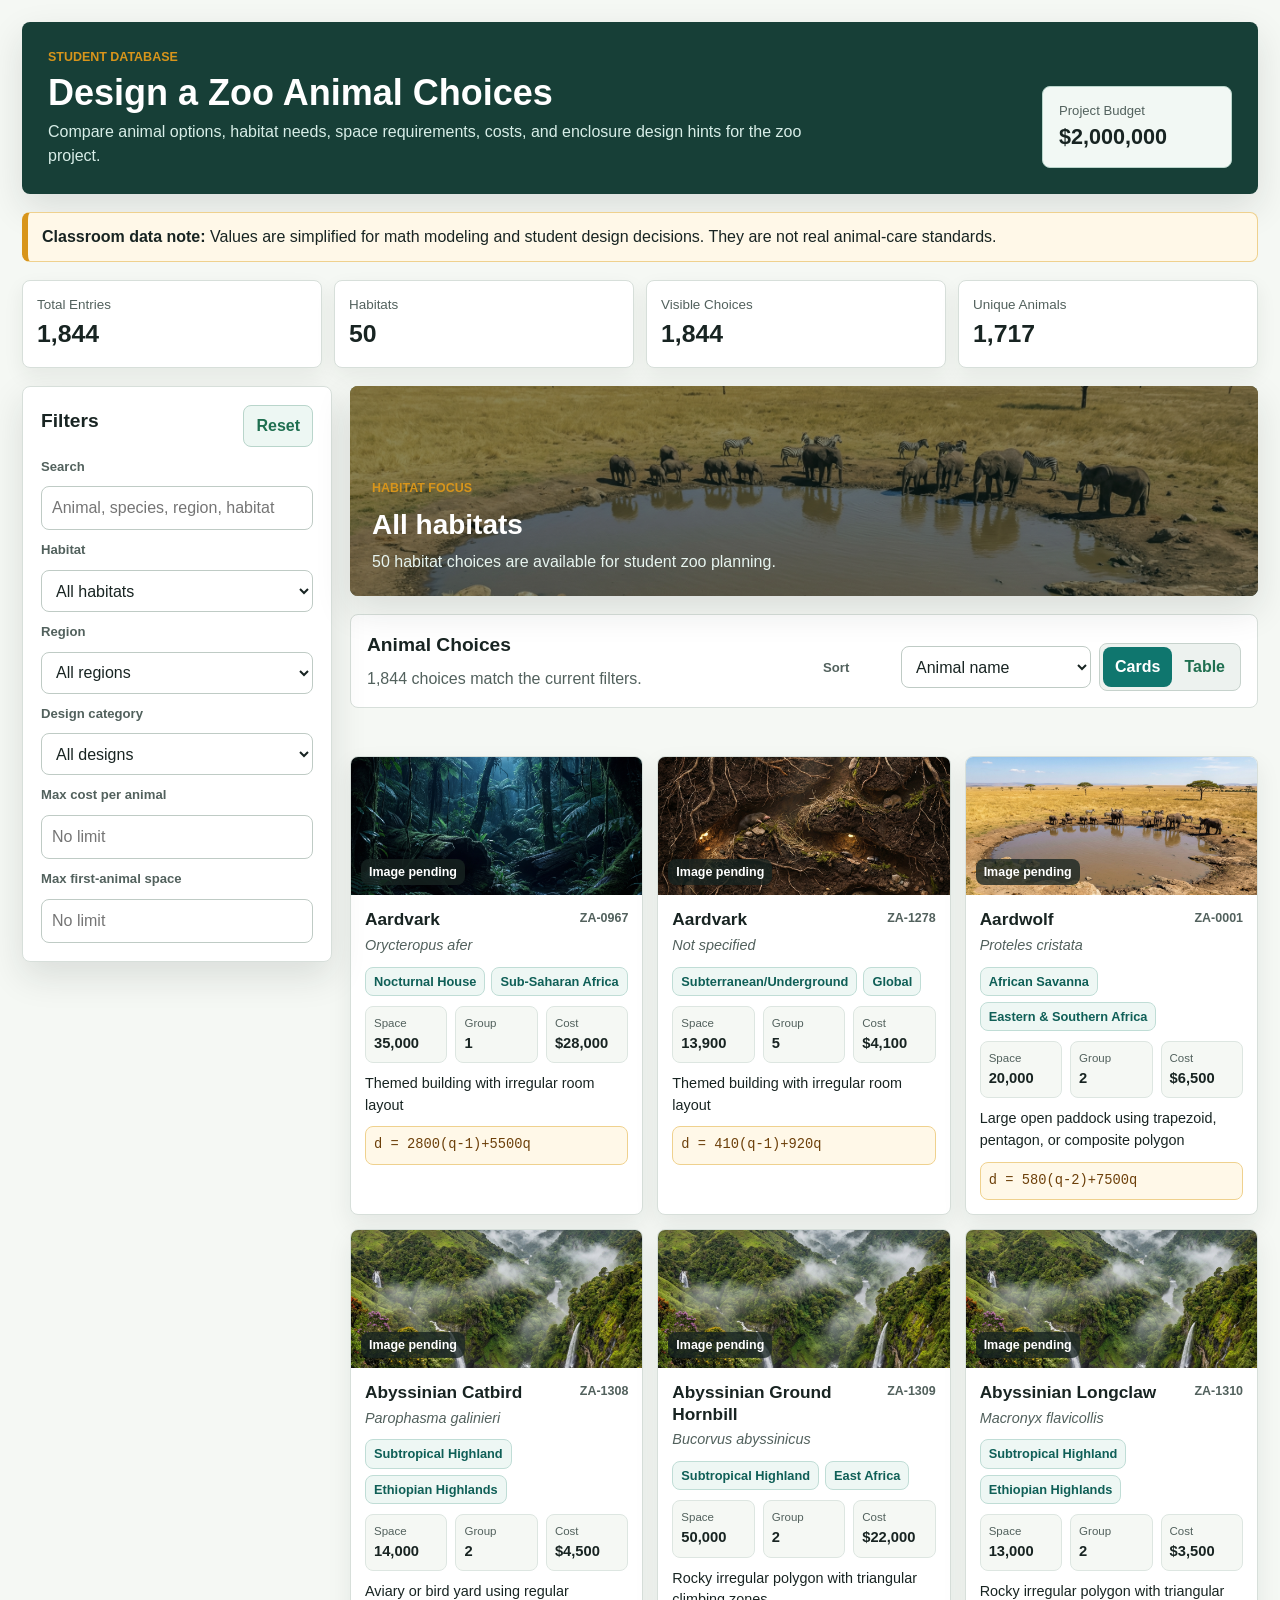
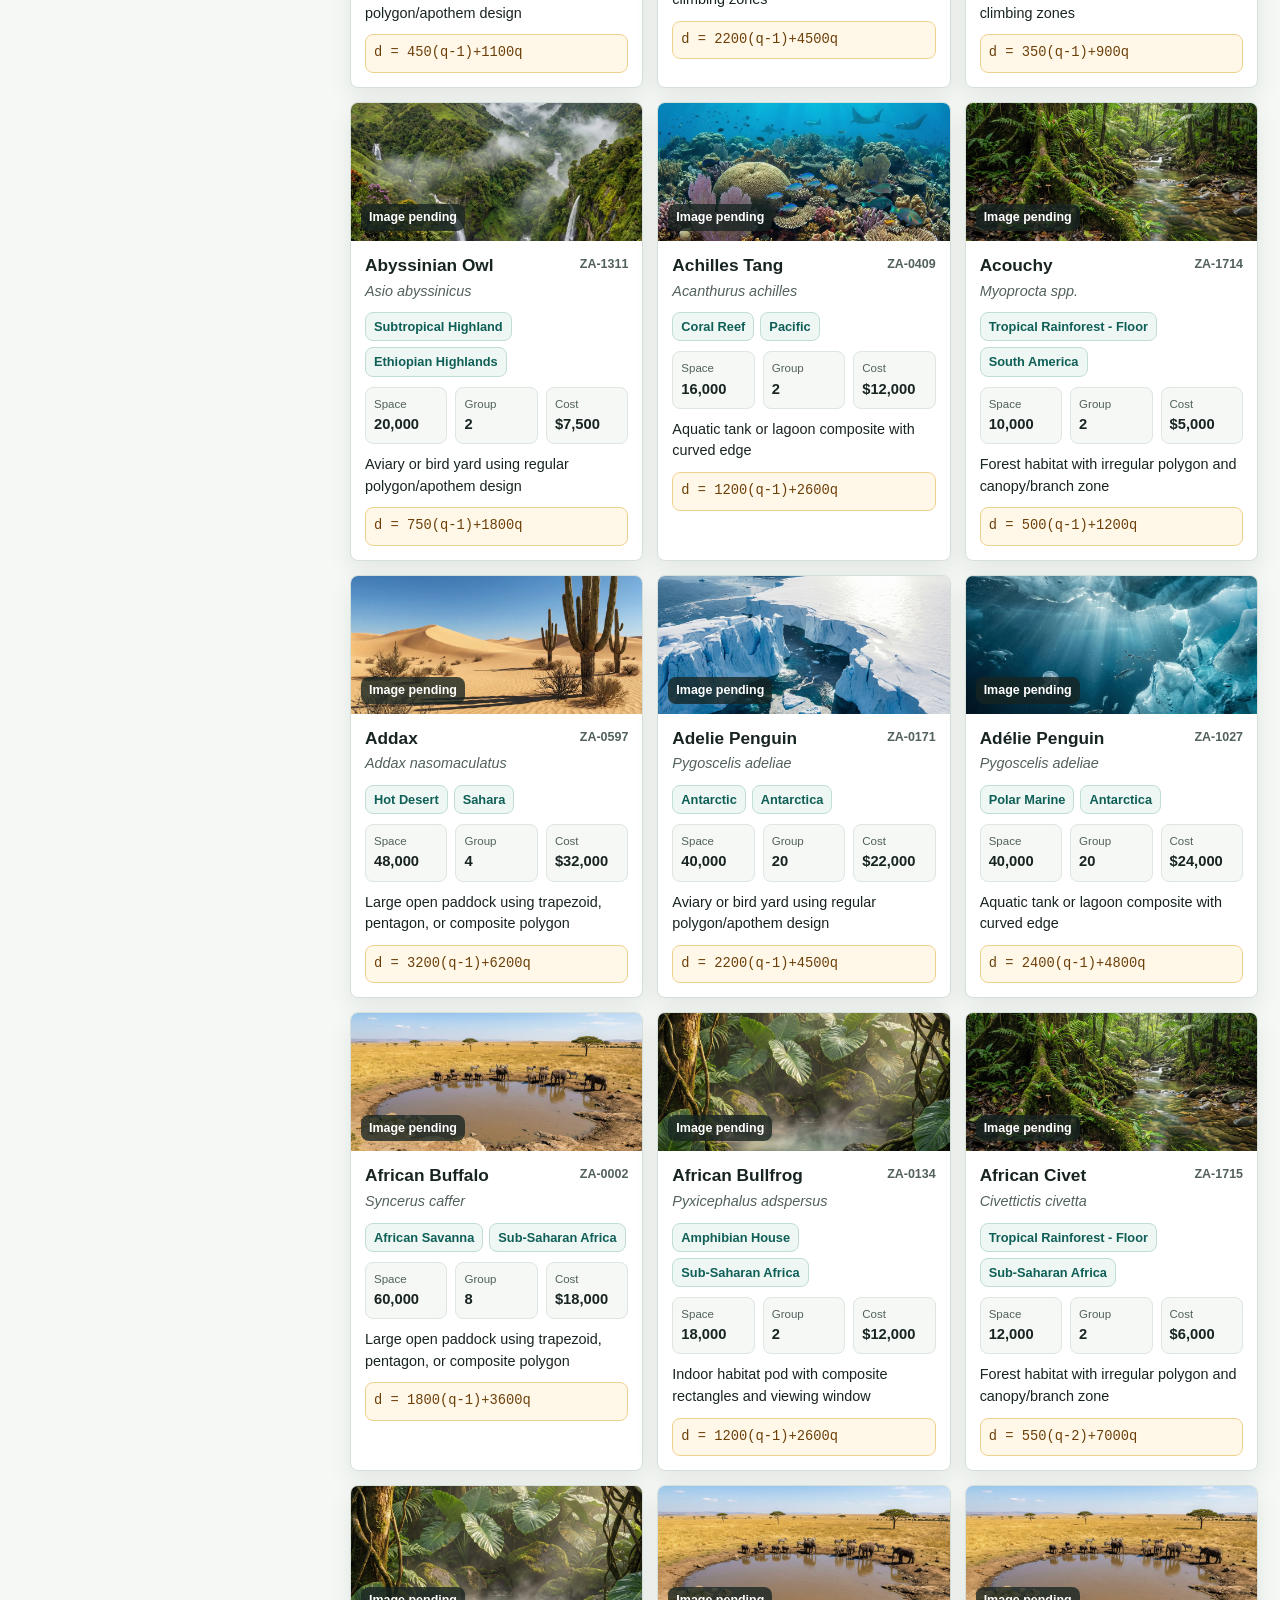
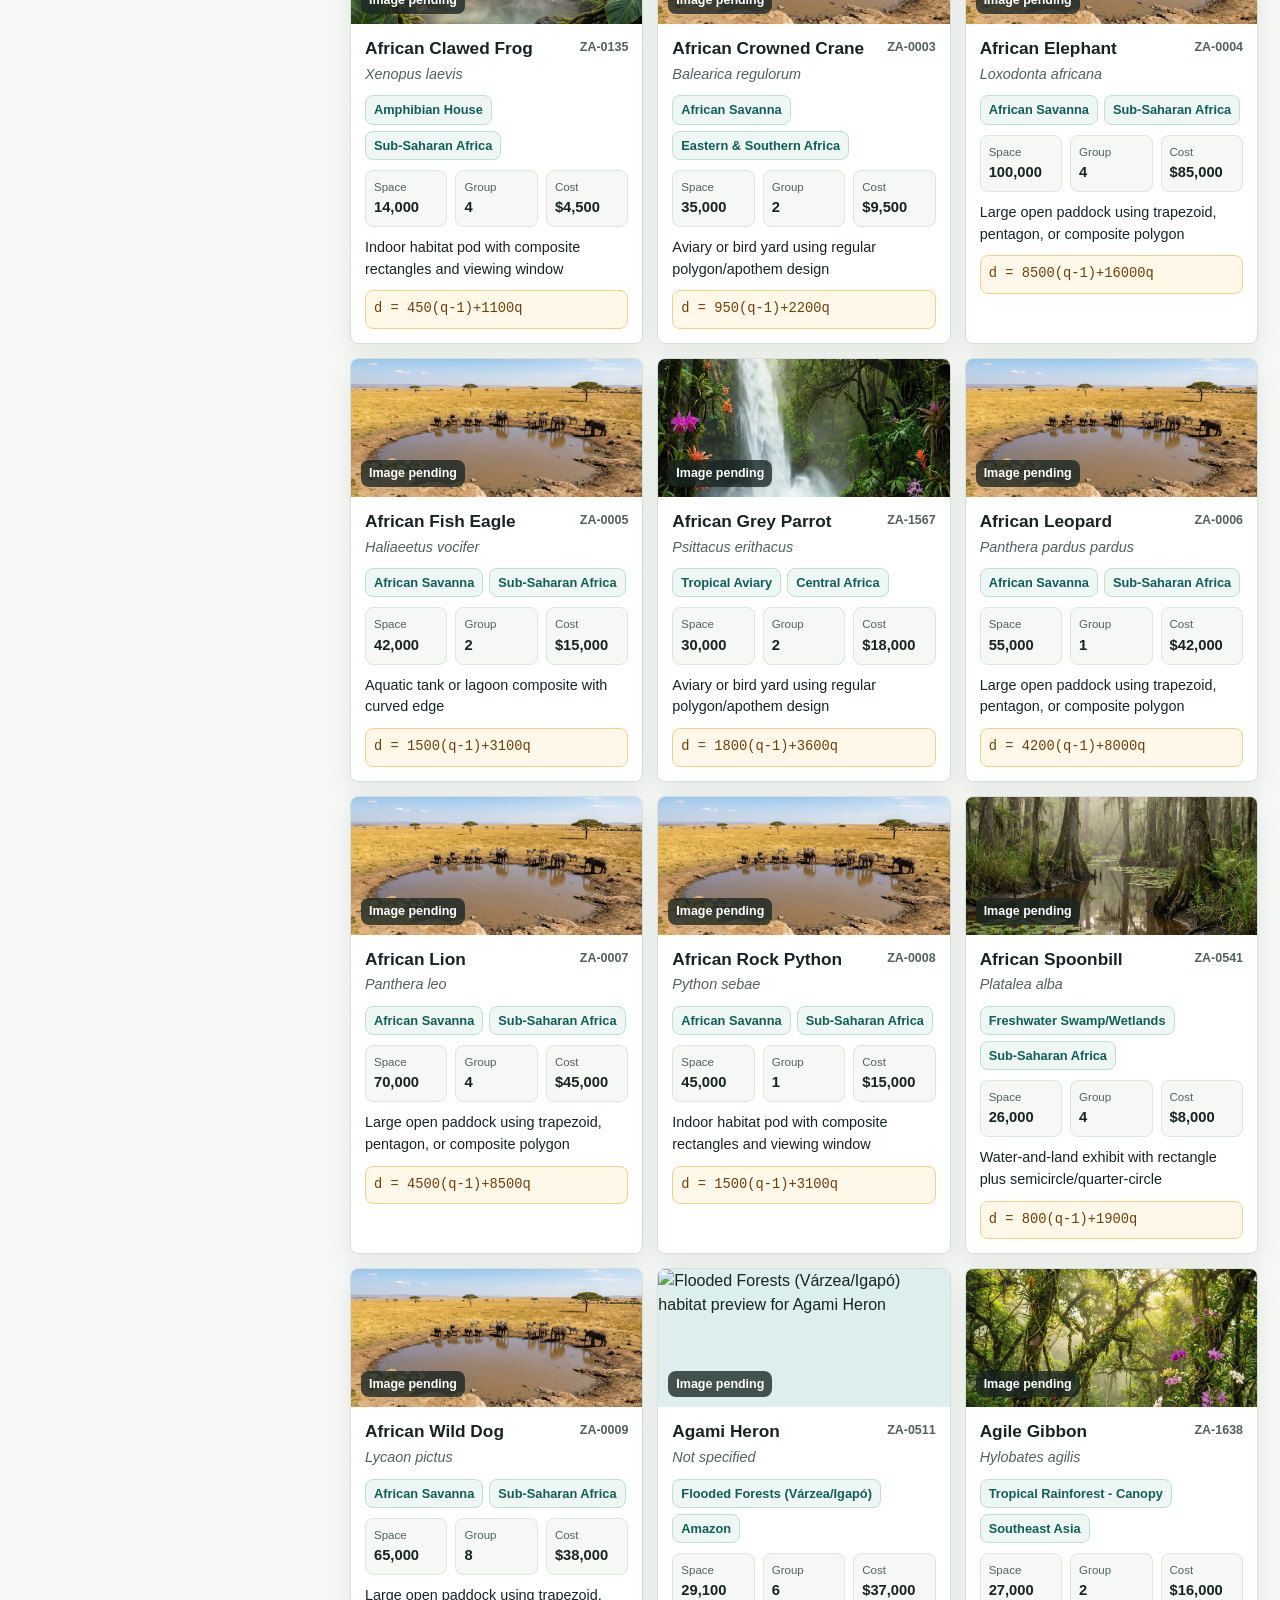
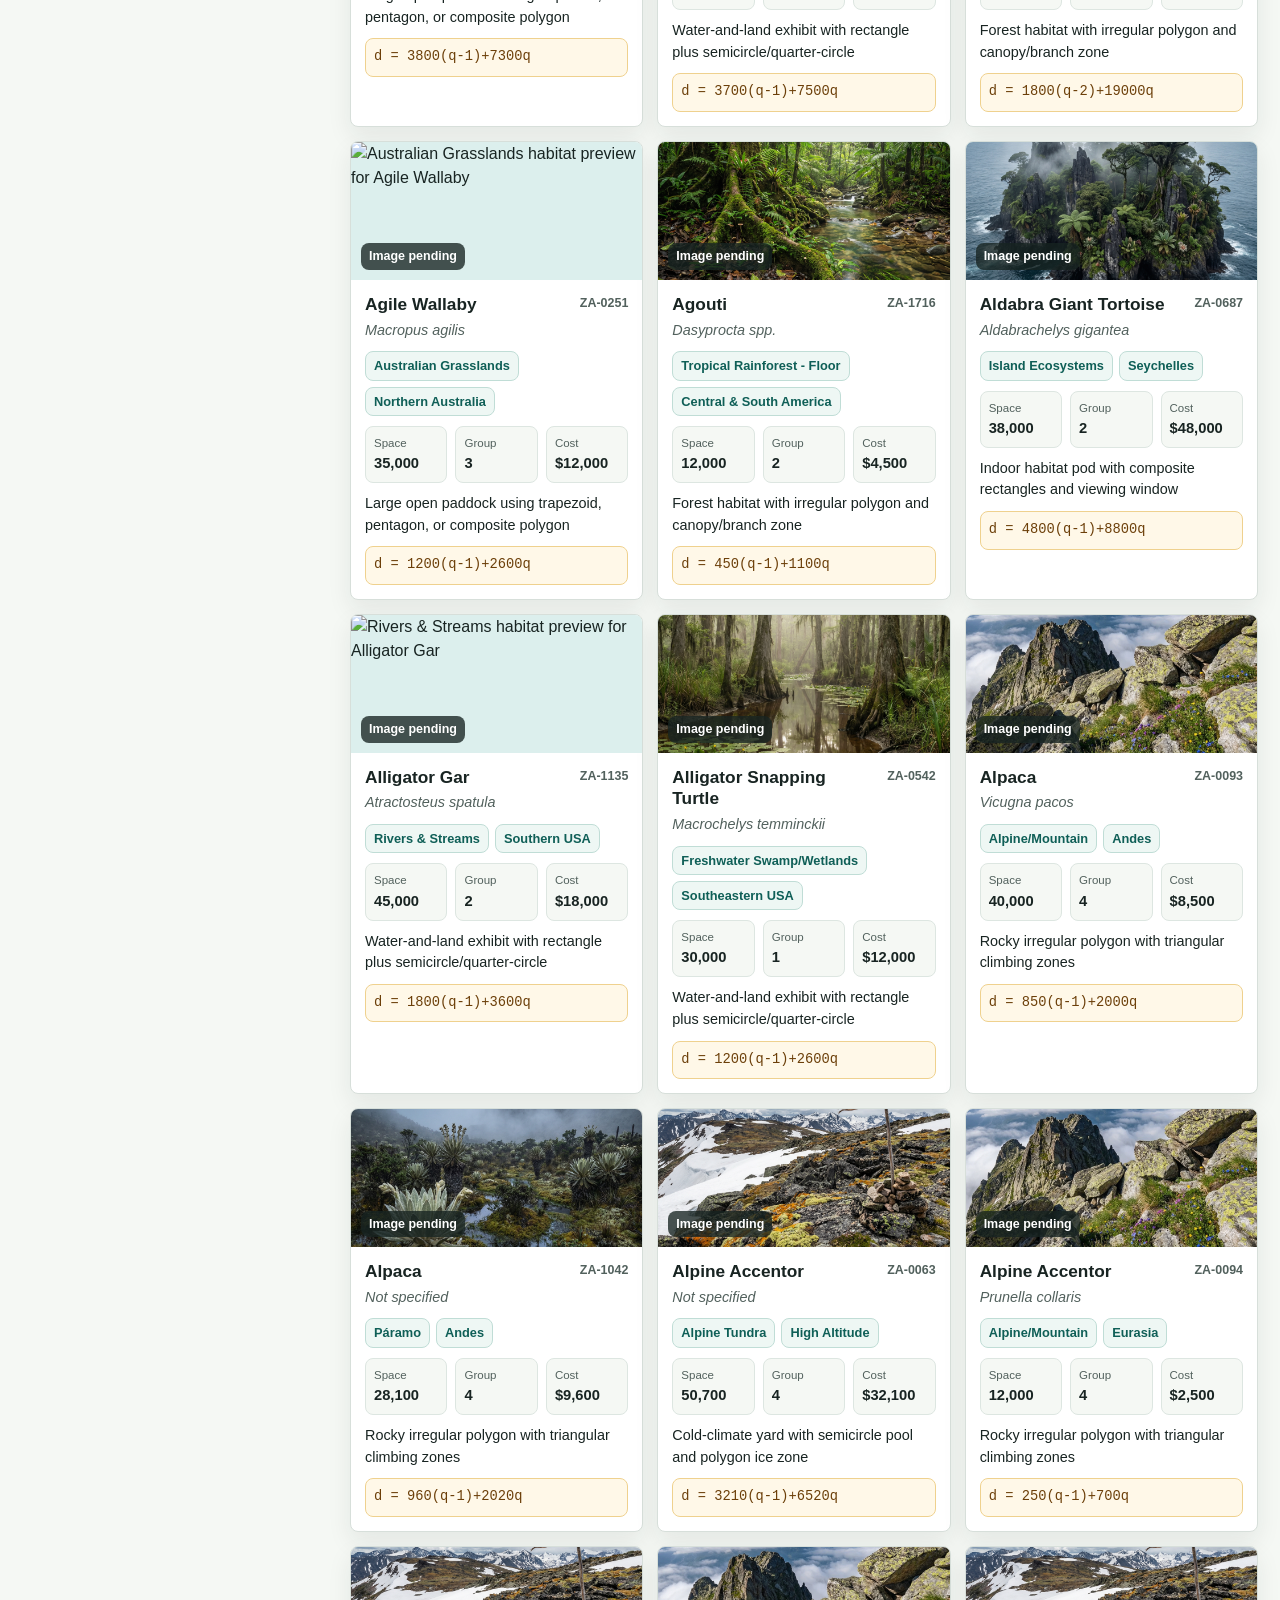
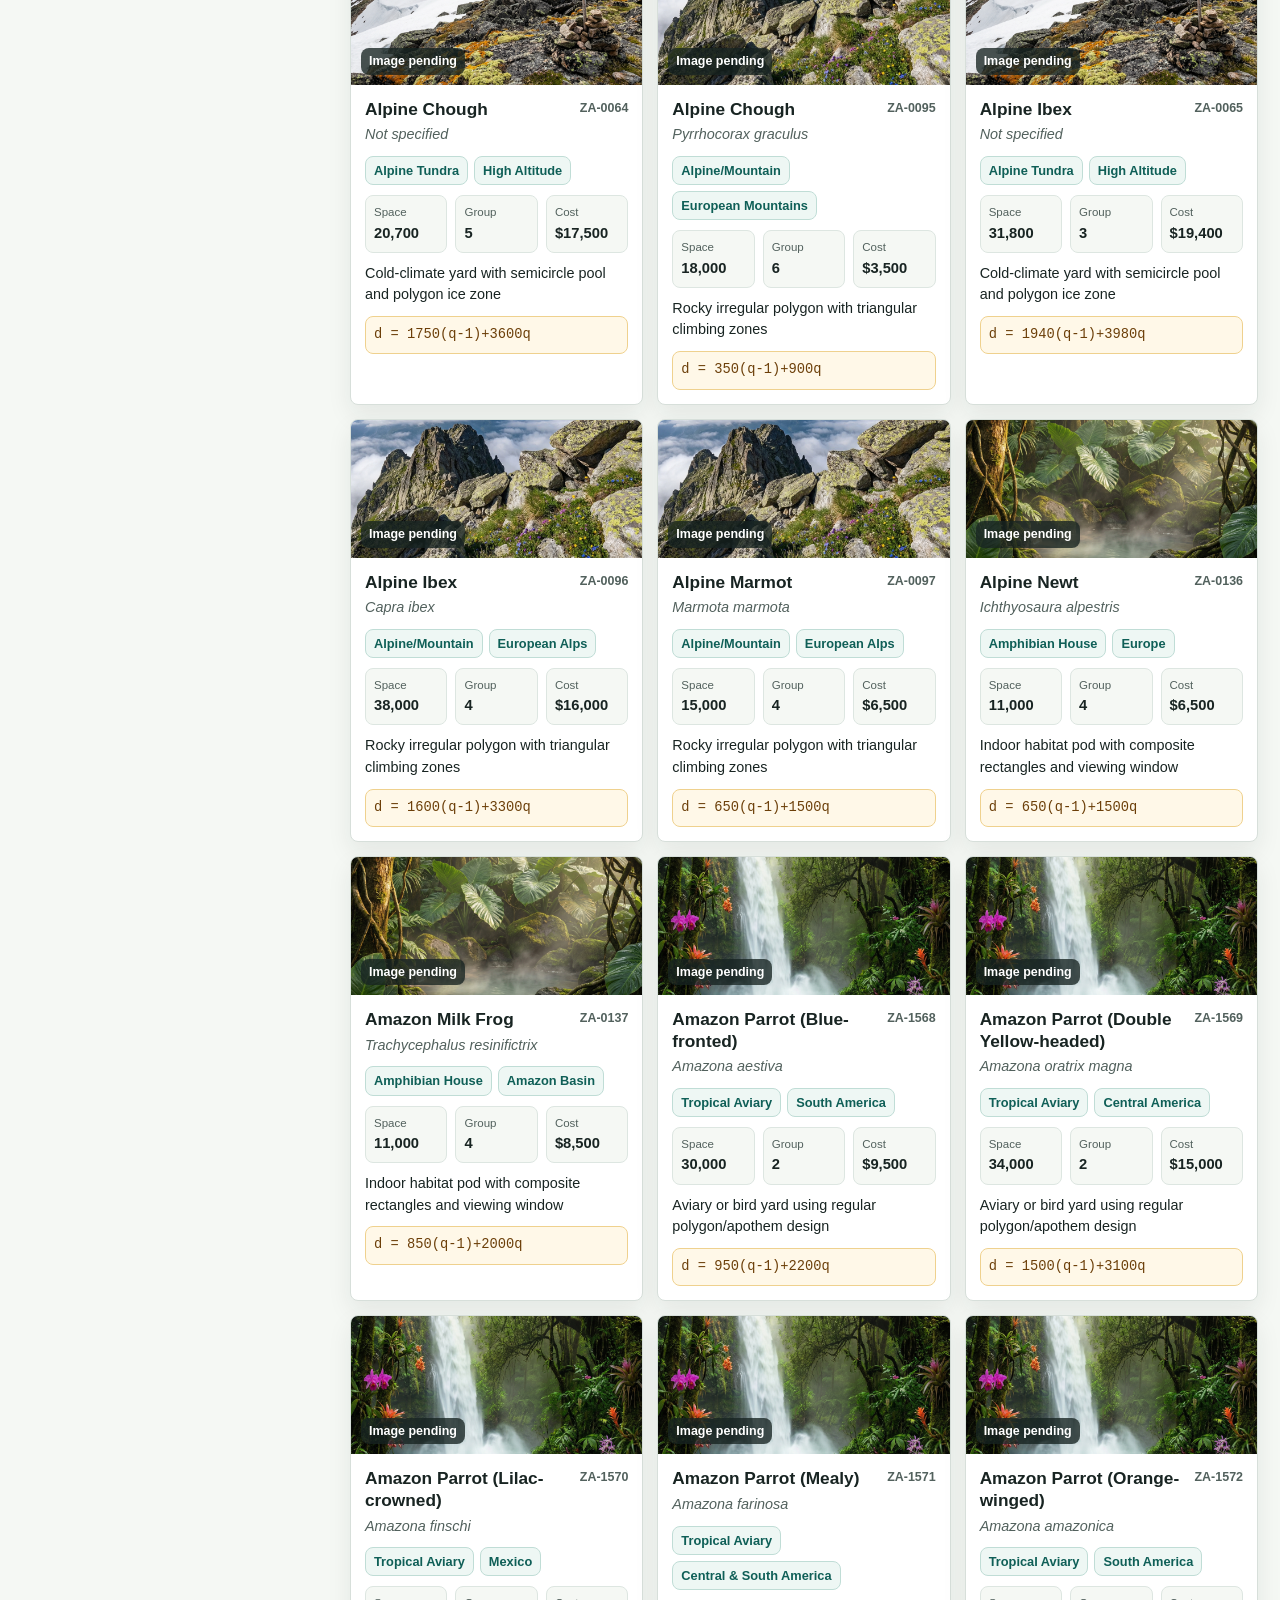
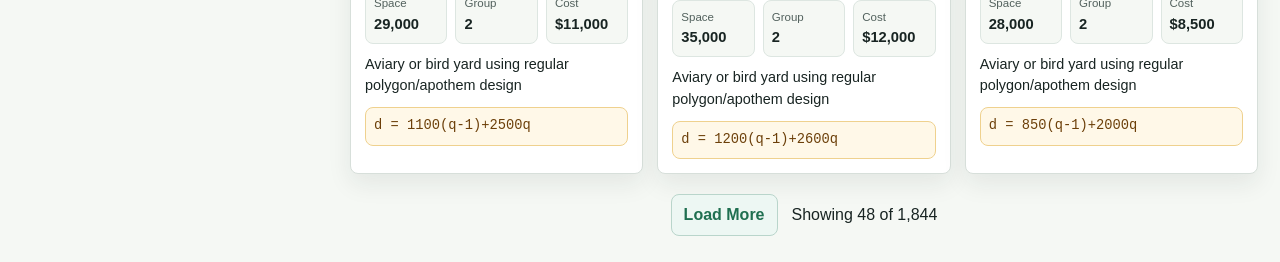
==== index.html @ 5480aea4 "Build public student zoo website" ====
<!doctype html>
<html lang="en">
  <head>
    <meta charset="utf-8">
    <meta name="viewport" content="width=device-width, initial-scale=1">
    <title>Design a Zoo Animal Choices</title>
    <meta
      name="description"
      content="Student-facing animal and habitat database for the Design a Zoo project."
    >
    <link rel="stylesheet" href="styles.css">
  </head>
  <body>
    <div class="app-shell">
      <header class="topbar">
        <div>
          <p class="eyebrow">Student database</p>
          <h1>Design a Zoo Animal Choices</h1>
          <p class="subhead">
            Compare animal options, habitat needs, space requirements, costs, and enclosure design hints for the zoo project.
          </p>
        </div>
        <div class="budget-badge" aria-label="Project budget">
          <span>Project Budget</span>
          <strong>$2,000,000</strong>
        </div>
      </header>

      <section class="notice" aria-label="Classroom data note">
        <strong>Classroom data note:</strong>
        Values are simplified for math modeling and student design decisions. They are not real animal-care standards.
      </section>

      <section class="metrics" aria-label="Database summary">
        <div class="metric">
          <span>Total Entries</span>
          <strong id="totalEntries">0</strong>
        </div>
        <div class="metric">
          <span>Habitats</span>
          <strong id="totalHabitats">0</strong>
        </div>
        <div class="metric">
          <span>Visible Choices</span>
          <strong id="visibleChoices">0</strong>
        </div>
        <div class="metric">
          <span>Unique Animals</span>
          <strong id="uniqueAnimals">0</strong>
        </div>
      </section>

      <div class="workspace">
        <aside class="filters" aria-label="Filter animal database">
          <div class="filter-head">
            <h2>Filters</h2>
            <button class="ghost-button" id="resetFilters" type="button">Reset</button>
          </div>

          <label for="searchInput">Search</label>
          <input id="searchInput" type="search" placeholder="Animal, species, region, habitat">

          <label for="habitatFilter">Habitat</label>
          <select id="habitatFilter">
            <option value="">All habitats</option>
          </select>

          <label for="regionFilter">Region</label>
          <select id="regionFilter">
            <option value="">All regions</option>
          </select>

          <label for="designFilter">Design category</label>
          <select id="designFilter">
            <option value="">All designs</option>
          </select>

          <label for="maxCost">Max cost per animal</label>
          <input id="maxCost" type="number" min="0" step="100" placeholder="No limit">

          <label for="maxSpace">Max first-animal space</label>
          <input id="maxSpace" type="number" min="0" step="100" placeholder="No limit">
        </aside>

        <main class="results-area">
          <section class="habitat-spotlight" id="habitatSpotlight" aria-label="Selected habitat">
            <img id="habitatSpotlightImage" src="" alt="" loading="eager">
            <div class="habitat-copy">
              <p class="eyebrow">Habitat focus</p>
              <h2 id="habitatSpotlightTitle">All habitats</h2>
              <p id="habitatSpotlightMeta">50 habitat choices are available for student zoo planning.</p>
            </div>
          </section>

          <section class="results-toolbar" aria-label="Results controls">
            <div>
              <h2 id="resultsTitle">Animal Choices</h2>
              <p id="resultsMeta">Loading database...</p>
            </div>
            <div class="toolbar-actions">
              <label for="sortSelect">Sort</label>
              <select id="sortSelect">
                <option value="animal_name">Animal name</option>
                <option value="primary_habitat">Habitat</option>
                <option value="cost_per_animal_usd">Cost</option>
                <option value="space_first_animal_sq_units">Space</option>
                <option value="minimum_family_group">Group size</option>
              </select>
              <div class="view-toggle" aria-label="View mode">
                <button id="cardViewButton" class="active" type="button">Cards</button>
                <button id="tableViewButton" type="button">Table</button>
              </div>
            </div>
          </section>

          <div id="statusMessage" class="status-message" role="status"></div>
          <section id="cardResults" class="card-grid" aria-label="Animal cards"></section>

          <section id="tableResults" class="table-panel hidden" aria-label="Animal table">
            <div class="table-scroll">
              <table>
                <thead>
                  <tr>
                    <th>Animal</th>
                    <th>Habitat</th>
                    <th>Region</th>
                    <th>Space</th>
                    <th>Group</th>
                    <th>Cost</th>
                    <th>Design Hint</th>
                  </tr>
                </thead>
                <tbody id="animalTableBody"></tbody>
              </table>
            </div>
          </section>

          <div class="pagination">
            <button id="loadMoreButton" type="button">Load More</button>
            <span id="pageMeta"></span>
          </div>
        </main>
      </div>
    </div>

    <script src="app.js"></script>
  </body>
</html>
---- styles.css ----
:root {
  --ink: #182422;
  --muted: #52615d;
  --line: #d7dfda;
  --surface: #ffffff;
  --surface-soft: #f5f8f4;
  --forest: #1f6f50;
  --teal: #0f766e;
  --clay: #a6542b;
  --gold: #d8951b;
  --sky: #dcefed;
  --shadow: 0 14px 36px rgba(24, 36, 34, 0.12);
}

* {
  box-sizing: border-box;
}

body {
  margin: 0;
  background: var(--surface-soft);
  color: var(--ink);
  font-family: Arial, Helvetica, sans-serif;
  font-size: 16px;
  line-height: 1.5;
}

button,
input,
select {
  font: inherit;
}

button {
  cursor: pointer;
}

.app-shell {
  max-width: 1480px;
  margin: 0 auto;
  padding: 22px;
}

.topbar {
  display: grid;
  grid-template-columns: minmax(0, 1fr) auto;
  gap: 18px;
  align-items: end;
  padding: 26px;
  background: #173f37;
  color: #fff;
  border-radius: 8px;
  box-shadow: var(--shadow);
}

.eyebrow {
  margin: 0 0 6px;
  color: var(--gold);
  font-size: 0.78rem;
  font-weight: 700;
  letter-spacing: 0;
  text-transform: uppercase;
}

h1,
h2,
p {
  margin-top: 0;
}

h1 {
  margin-bottom: 8px;
  font-size: 2.25rem;
  line-height: 1.1;
  letter-spacing: 0;
}

h2 {
  margin-bottom: 8px;
  font-size: 1.2rem;
  letter-spacing: 0;
}

.subhead {
  max-width: 780px;
  margin-bottom: 0;
  color: #d8eee8;
}

.budget-badge {
  min-width: 190px;
  padding: 14px 16px;
  background: #f2f8f4;
  color: var(--ink);
  border-radius: 8px;
  border: 1px solid #b9d5cb;
}

.budget-badge span {
  display: block;
  color: var(--muted);
  font-size: 0.82rem;
}

.budget-badge strong {
  display: block;
  font-size: 1.35rem;
}

.notice {
  margin: 18px 0;
  padding: 12px 14px;
  background: #fff8e8;
  border: 1px solid #efd18e;
  border-left: 6px solid var(--gold);
  border-radius: 8px;
}

.metrics {
  display: grid;
  grid-template-columns: repeat(4, minmax(0, 1fr));
  gap: 12px;
  margin-bottom: 18px;
}

.metric {
  padding: 14px;
  background: var(--surface);
  border: 1px solid var(--line);
  border-radius: 8px;
  box-shadow: 0 8px 20px rgba(24, 36, 34, 0.07);
}

.metric span {
  display: block;
  color: var(--muted);
  font-size: 0.84rem;
}

.metric strong {
  display: block;
  font-size: 1.55rem;
}

.workspace {
  display: grid;
  grid-template-columns: 310px minmax(0, 1fr);
  gap: 18px;
  align-items: start;
}

.filters {
  position: sticky;
  top: 18px;
  display: grid;
  gap: 10px;
  padding: 18px;
  background: var(--surface);
  border: 1px solid var(--line);
  border-radius: 8px;
  box-shadow: var(--shadow);
}

.filter-head {
  display: flex;
  align-items: center;
  justify-content: space-between;
  gap: 12px;
}

.filters label,
.toolbar-actions label {
  color: var(--muted);
  font-size: 0.82rem;
  font-weight: 700;
}

input,
select {
  width: 100%;
  min-height: 42px;
  padding: 9px 10px;
  color: var(--ink);
  background: #fff;
  border: 1px solid #bfcbc5;
  border-radius: 8px;
}

input:focus,
select:focus,
button:focus-visible {
  outline: 3px solid rgba(15, 118, 110, 0.25);
  outline-offset: 2px;
}

.ghost-button,
.view-toggle button,
.pagination button {
  min-height: 40px;
  padding: 8px 12px;
  color: var(--forest);
  background: #edf7f3;
  border: 1px solid #b9d5cb;
  border-radius: 8px;
  font-weight: 700;
}

.ghost-button:hover,
.view-toggle button:hover,
.pagination button:hover {
  background: #dff0ea;
}

.results-area {
  min-width: 0;
}

.habitat-spotlight {
  position: relative;
  min-height: 210px;
  overflow: hidden;
  display: flex;
  align-items: end;
  padding: 22px;
  color: #fff;
  background: #173f37;
  border-radius: 8px;
  box-shadow: var(--shadow);
}

.habitat-spotlight img {
  position: absolute;
  inset: 0;
  width: 100%;
  height: 100%;
  object-fit: cover;
}

.habitat-spotlight::after {
  content: "";
  position: absolute;
  inset: 0;
  background: rgba(14, 36, 32, 0.48);
}

.habitat-copy {
  position: relative;
  z-index: 1;
  max-width: 780px;
}

.habitat-copy h2 {
  margin-bottom: 4px;
  font-size: 1.75rem;
}

.habitat-copy p:last-child {
  margin-bottom: 0;
  color: #e7f4ef;
}

.results-toolbar {
  display: flex;
  justify-content: space-between;
  gap: 16px;
  align-items: end;
  margin: 18px 0;
  padding: 16px;
  background: var(--surface);
  border: 1px solid var(--line);
  border-radius: 8px;
}

.results-toolbar p {
  margin-bottom: 0;
  color: var(--muted);
}

.toolbar-actions {
  display: grid;
  grid-template-columns: 70px minmax(190px, 1fr) auto;
  gap: 8px;
  align-items: center;
}

.view-toggle {
  display: inline-flex;
  padding: 3px;
  background: #edf2ef;
  border: 1px solid #c6d2cc;
  border-radius: 8px;
}

.view-toggle button {
  border: 0;
  background: transparent;
}

.view-toggle button.active {
  color: #fff;
  background: var(--teal);
}

.status-message {
  min-height: 20px;
  margin-bottom: 10px;
  color: var(--muted);
}

.card-grid {
  display: grid;
  grid-template-columns: repeat(3, minmax(0, 1fr));
  gap: 14px;
}

.animal-card {
  overflow: hidden;
  background: var(--surface);
  border: 1px solid var(--line);
  border-radius: 8px;
  box-shadow: 0 10px 24px rgba(24, 36, 34, 0.08);
}

.animal-media {
  position: relative;
  height: 138px;
  background: var(--sky);
}

.animal-media img {
  width: 100%;
  height: 100%;
  object-fit: cover;
  display: block;
}

.image-status {
  position: absolute;
  left: 10px;
  bottom: 10px;
  padding: 4px 8px;
  color: #fff;
  background: rgba(24, 36, 34, 0.78);
  border-radius: 8px;
  font-size: 0.78rem;
  font-weight: 700;
}

.animal-body {
  display: grid;
  gap: 10px;
  padding: 14px;
}

.animal-title-row {
  display: flex;
  justify-content: space-between;
  gap: 10px;
}

.animal-title-row h3 {
  margin: 0;
  font-size: 1.08rem;
  line-height: 1.25;
}

.animal-id {
  flex: 0 0 auto;
  color: var(--muted);
  font-size: 0.78rem;
  font-weight: 700;
}

.species {
  margin: -6px 0 0;
  color: var(--muted);
  font-size: 0.9rem;
  font-style: italic;
}

.pill-row {
  display: flex;
  flex-wrap: wrap;
  gap: 6px;
}

.pill {
  display: inline-flex;
  align-items: center;
  min-height: 28px;
  padding: 4px 8px;
  background: #eef7f4;
  color: #0f5f57;
  border: 1px solid #c0ddd6;
  border-radius: 8px;
  font-size: 0.8rem;
  font-weight: 700;
}

.quick-stats {
  display: grid;
  grid-template-columns: repeat(3, minmax(0, 1fr));
  gap: 8px;
}

.quick-stats div {
  padding: 8px;
  background: #f5f8f4;
  border: 1px solid #dde6e1;
  border-radius: 8px;
}

.quick-stats span {
  display: block;
  color: var(--muted);
  font-size: 0.72rem;
}

.quick-stats strong {
  display: block;
  font-size: 0.92rem;
}

.design-hint {
  margin: 0;
  color: var(--ink);
  font-size: 0.9rem;
}

.equation {
  margin: 0;
  padding: 8px;
  background: #fff8e8;
  border: 1px solid #efd18e;
  border-radius: 8px;
  color: #6c3f09;
  font-family: "Courier New", monospace;
  font-size: 0.86rem;
}

.table-panel {
  background: var(--surface);
  border: 1px solid var(--line);
  border-radius: 8px;
  box-shadow: var(--shadow);
}

.table-scroll {
  overflow-x: auto;
}

table {
  width: 100%;
  border-collapse: collapse;
  min-width: 940px;
}

th,
td {
  padding: 11px 12px;
  border-bottom: 1px solid #e5ece8;
  text-align: left;
  vertical-align: top;
}

th {
  color: #fff;
  background: #246b53;
  font-size: 0.82rem;
}

td {
  font-size: 0.9rem;
}

tbody tr:nth-child(even) {
  background: #f7faf8;
}

.pagination {
  display: flex;
  justify-content: center;
  align-items: center;
  gap: 14px;
  padding: 20px 0 4px;
}

.pagination button:disabled {
  cursor: not-allowed;
  opacity: 0.55;
}

.hidden {
  display: none !important;
}

@media (max-width: 1120px) {
  .workspace {
    grid-template-columns: 1fr;
  }

  .filters {
    position: static;
    grid-template-columns: repeat(2, minmax(0, 1fr));
  }

  .filter-head {
    grid-column: 1 / -1;
  }

  .card-grid {
    grid-template-columns: repeat(2, minmax(0, 1fr));
  }
}

@media (max-width: 760px) {
  .app-shell {
    padding: 12px;
  }

  .topbar,
  .metrics,
  .filters,
  .results-toolbar,
  .toolbar-actions {
    grid-template-columns: 1fr;
  }

  .topbar,
  .results-toolbar {
    display: grid;
  }

  .card-grid {
    grid-template-columns: 1fr;
  }

  .habitat-spotlight {
    min-height: 250px;
  }

  h1 {
    font-size: 1.75rem;
  }

  .toolbar-actions {
    align-items: stretch;
  }

  .view-toggle {
    width: 100%;
  }

  .view-toggle button {
    flex: 1;
  }
}
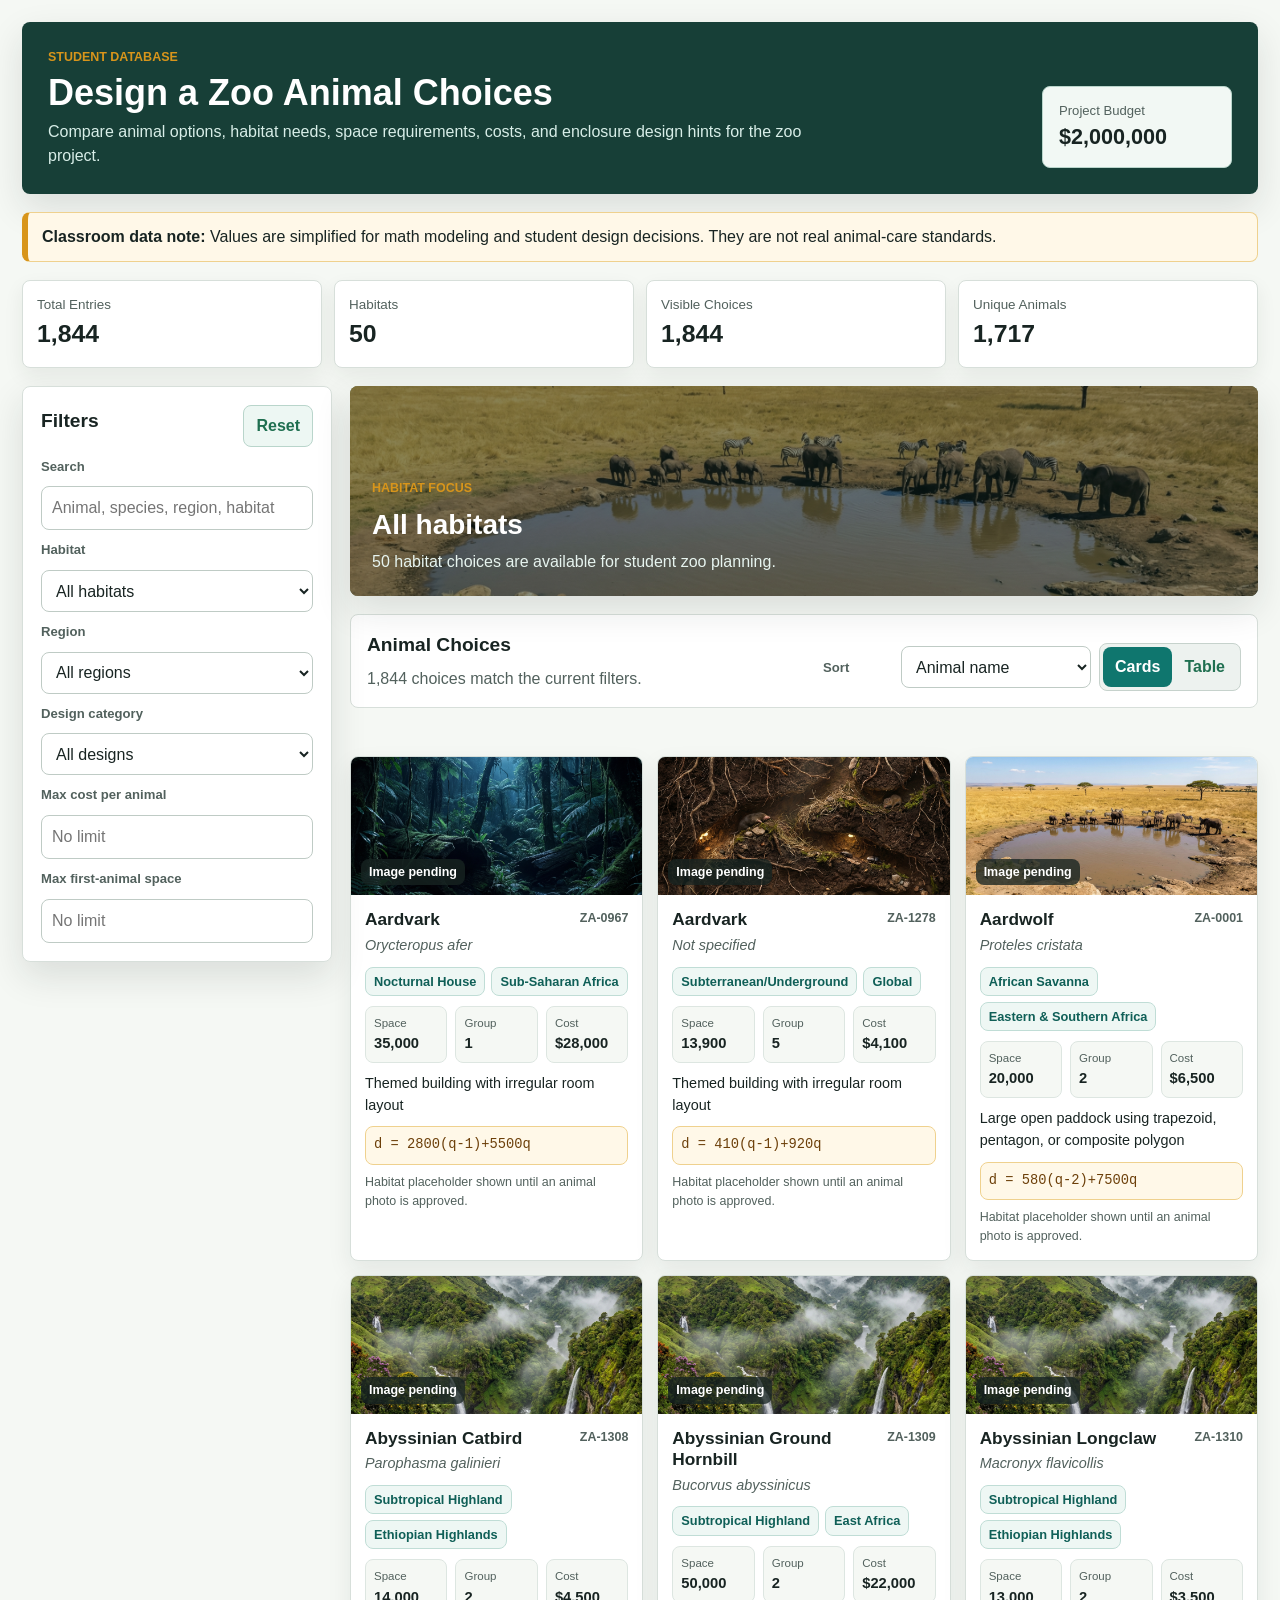
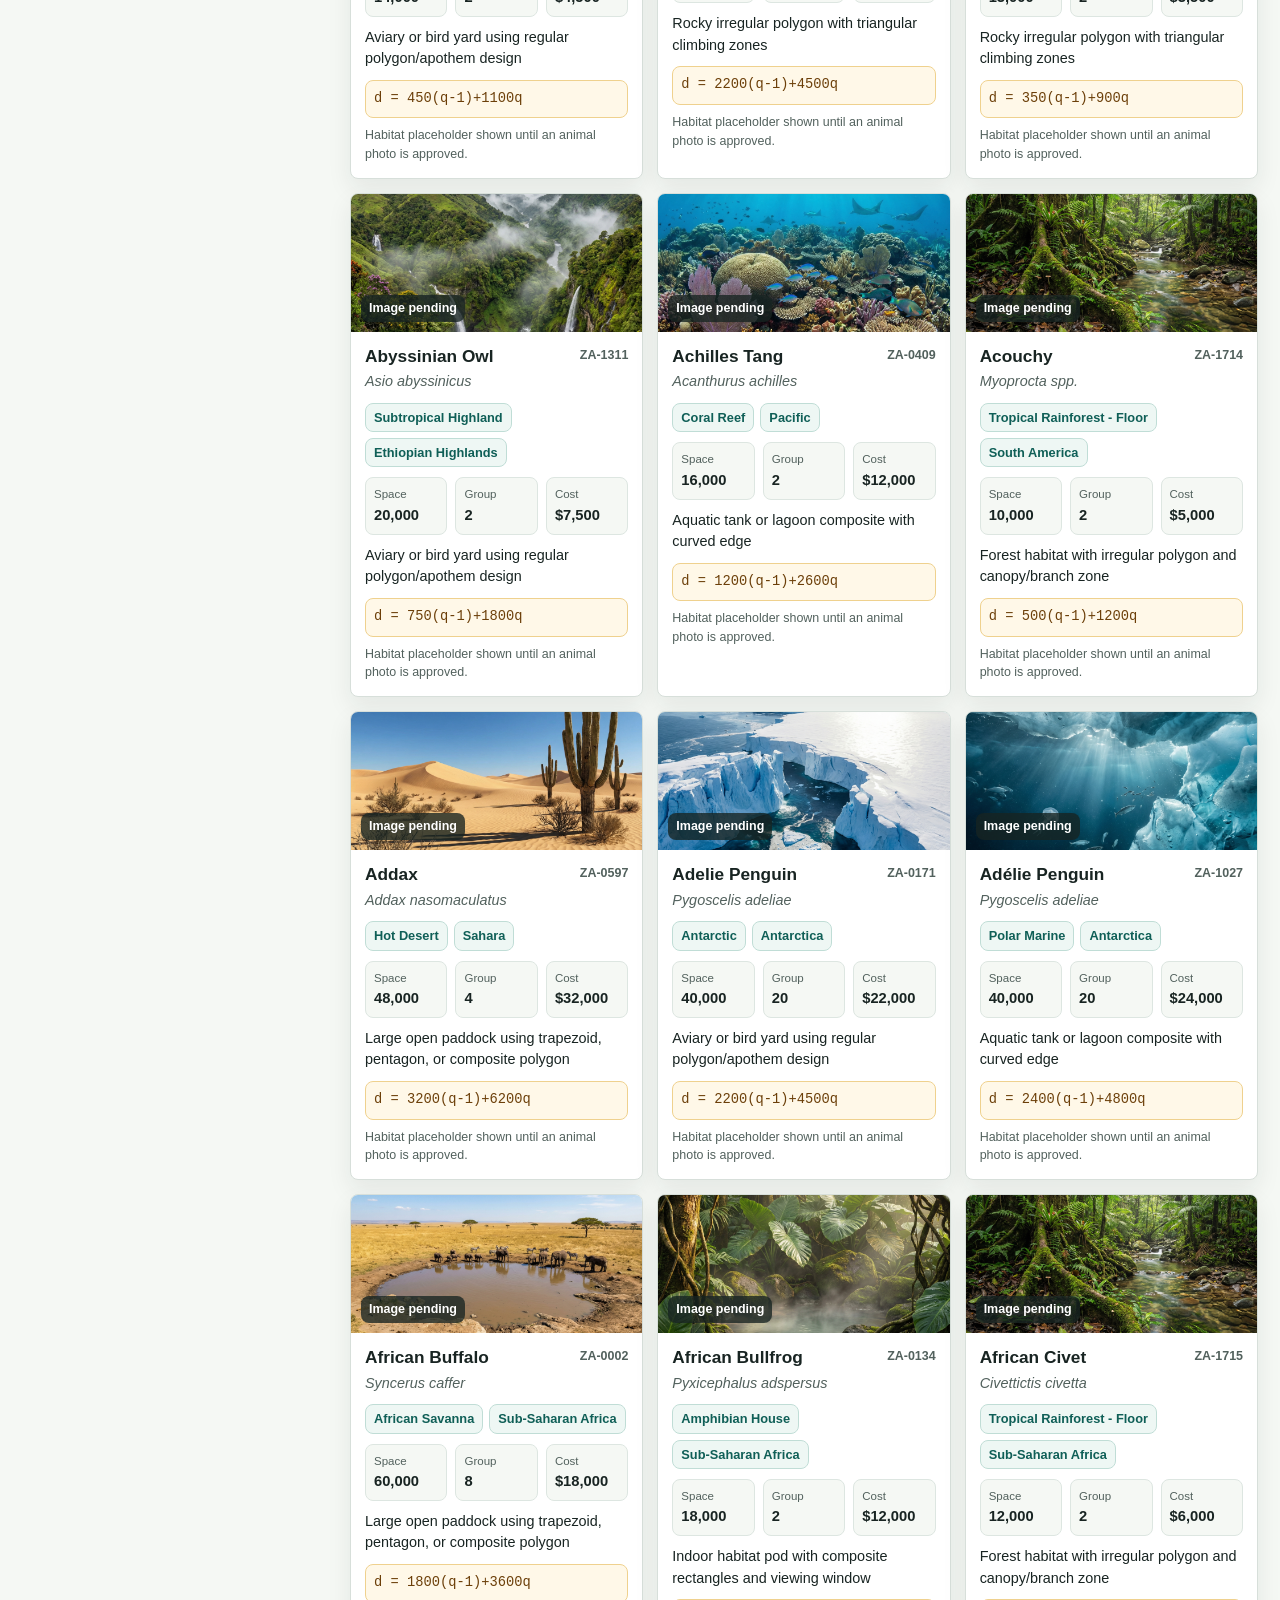
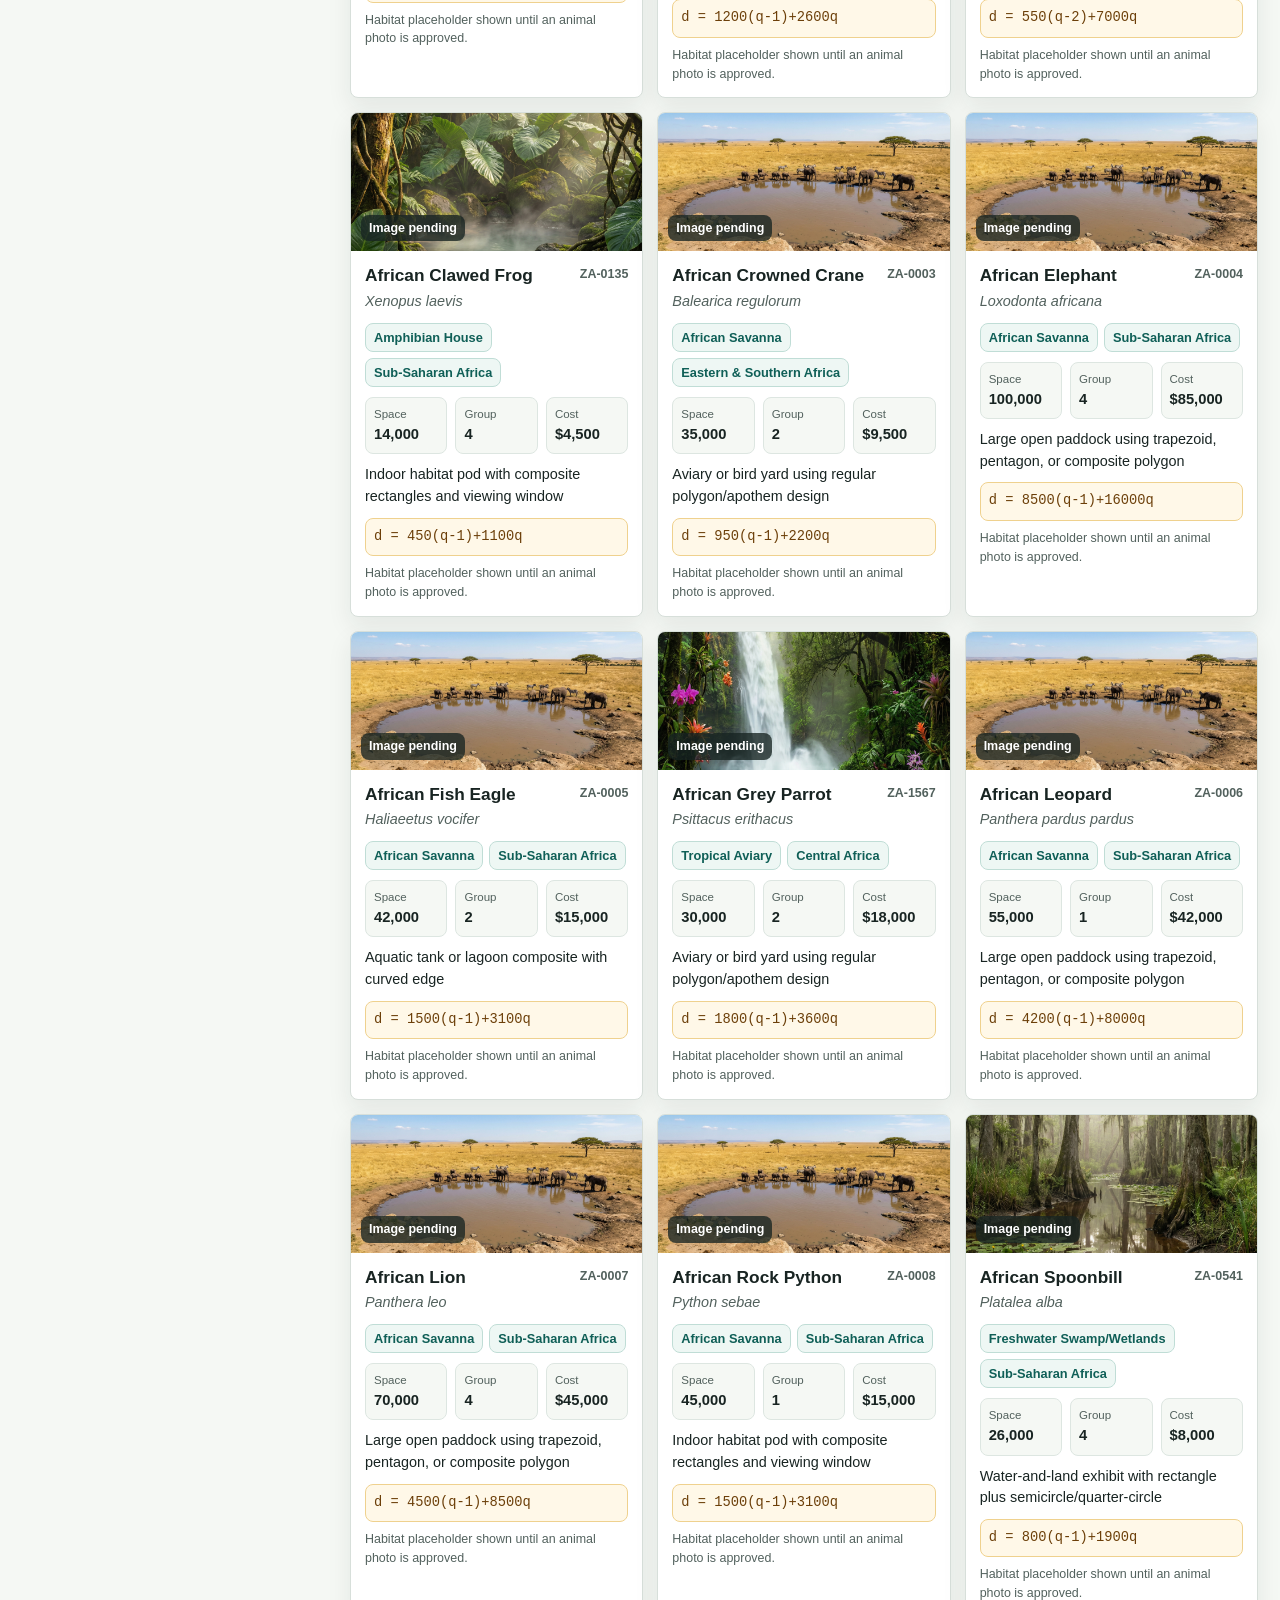
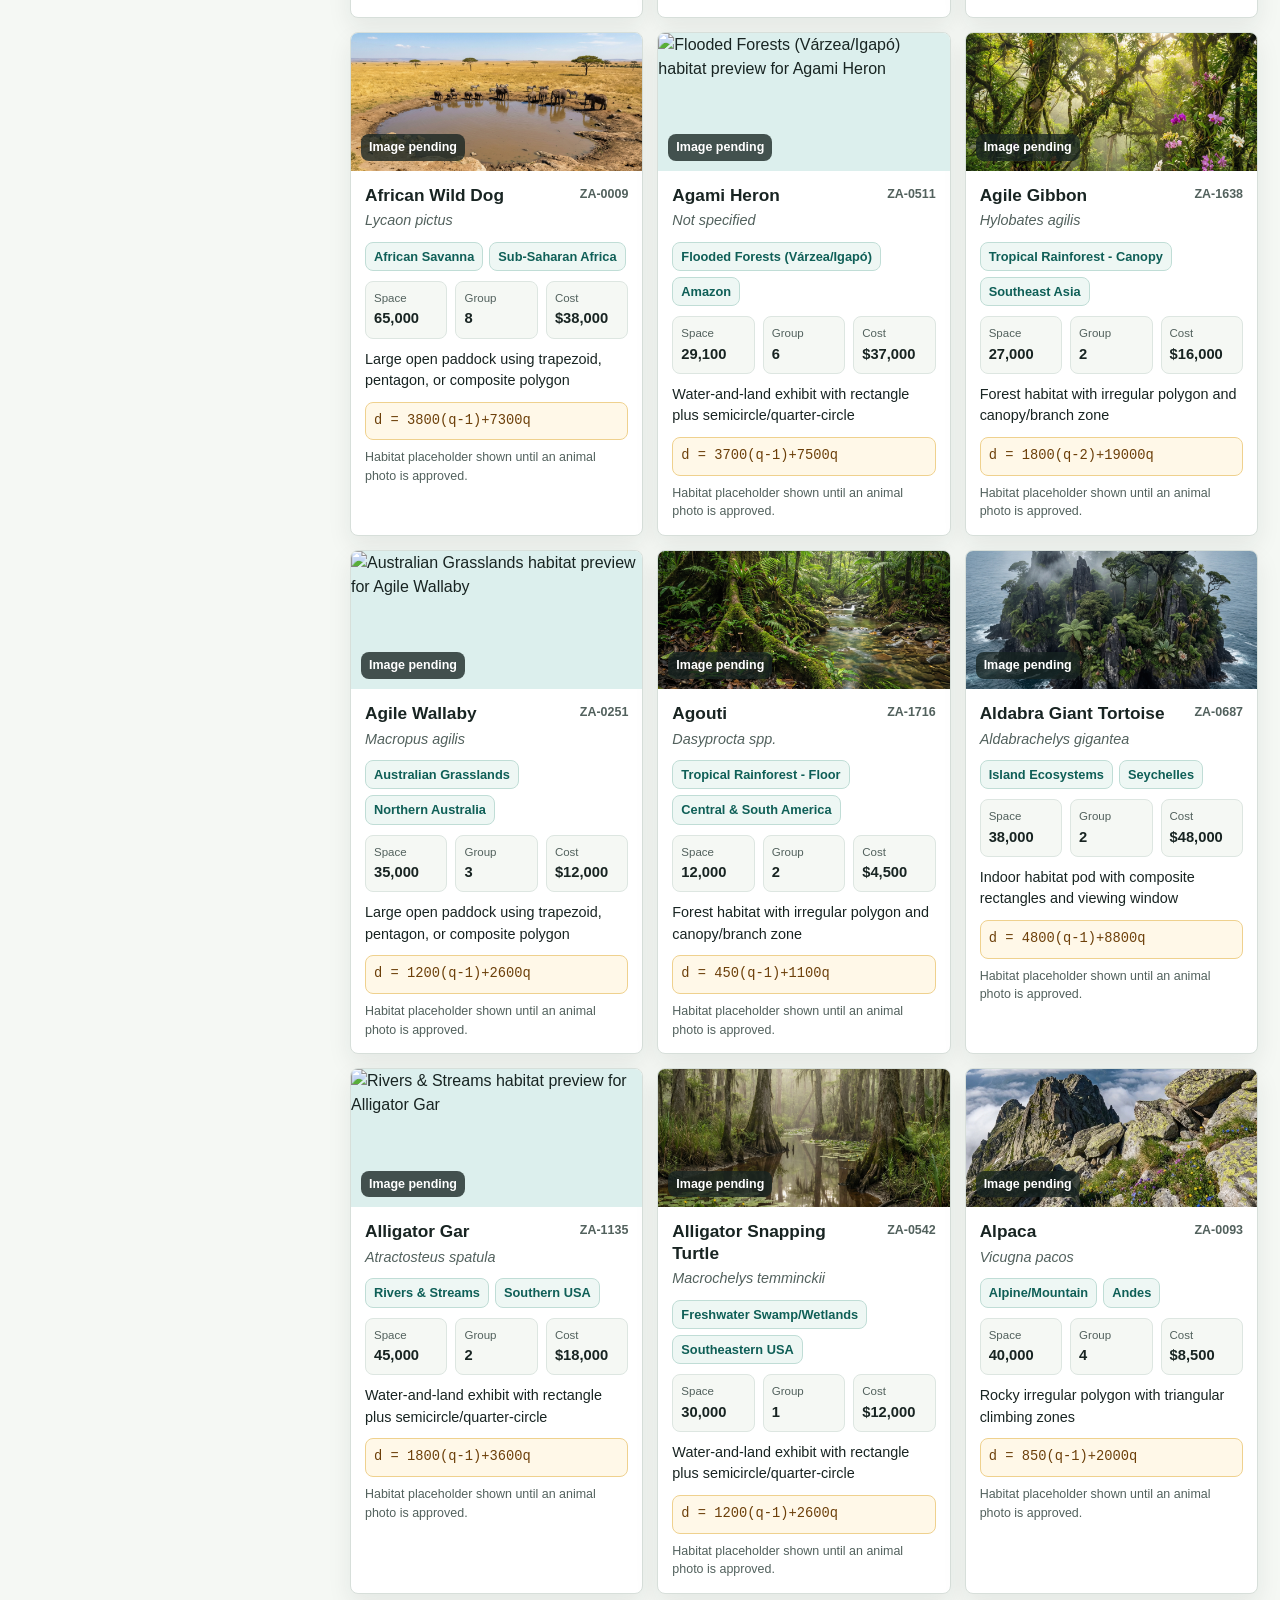
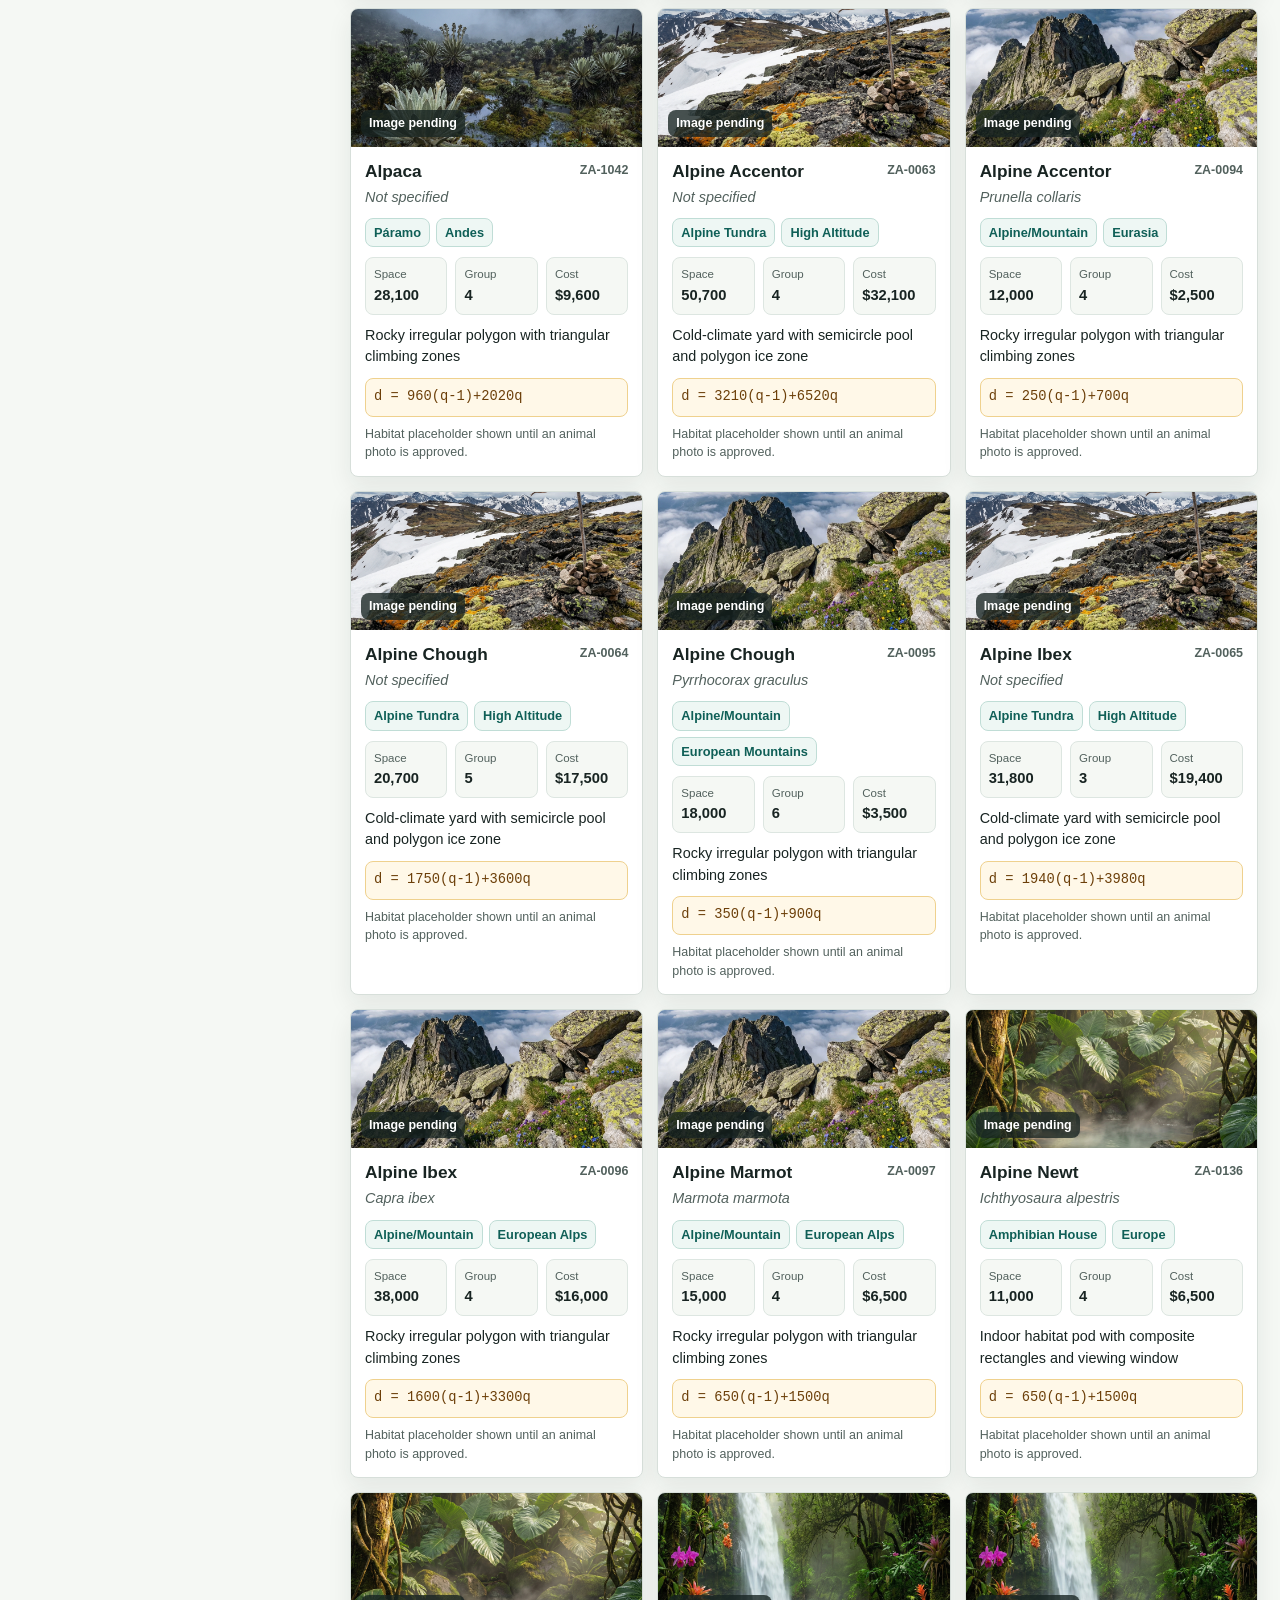
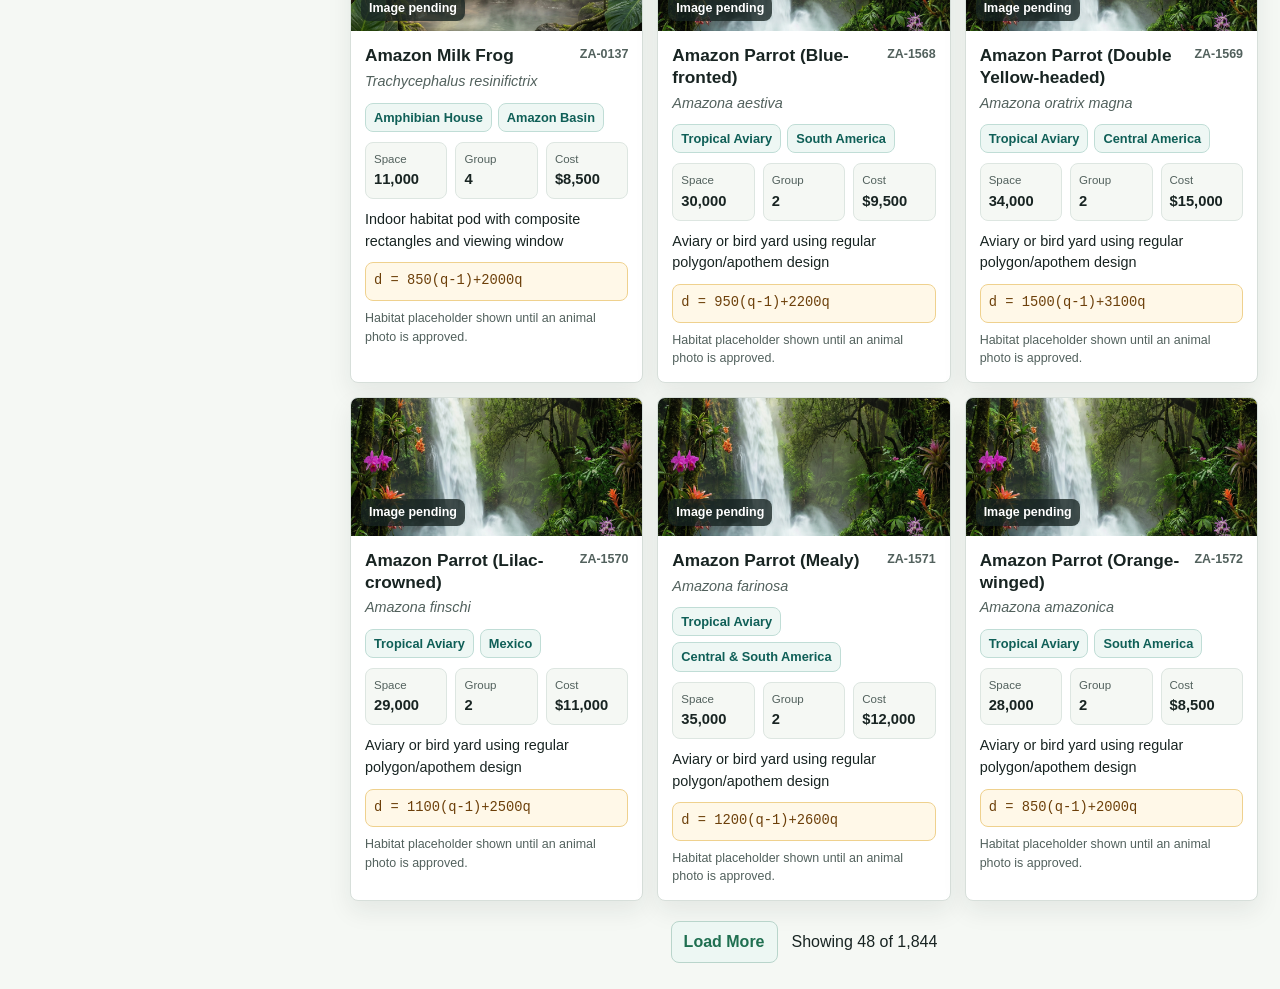
==== commit dcebcf17: "Add licensed animal image pipeline" ====
--- a/index.html
+++ b/index.html
@@ -121,6 +121,7 @@
               <table>
                 <thead>
                   <tr>
+                    <th>Photo</th>
                     <th>Animal</th>
                     <th>Habitat</th>
                     <th>Region</th>
--- a/styles.css
+++ b/styles.css
@@ -334,6 +334,12 @@
   display: block;
 }
 
+.animal-media-link {
+  display: block;
+  width: 100%;
+  height: 100%;
+}
+
 .image-status {
   position: absolute;
   left: 10px;
@@ -438,6 +444,24 @@
   font-size: 0.86rem;
 }
 
+.photo-credit {
+  margin: -2px 0 0;
+  color: var(--muted);
+  font-size: 0.78rem;
+}
+
+.photo-credit a,
+.table-credit {
+  color: var(--teal);
+  font-weight: 700;
+  text-decoration: none;
+}
+
+.photo-credit a:hover,
+.table-credit:hover {
+  text-decoration: underline;
+}
+
 .table-panel {
   background: var(--surface);
   border: 1px solid var(--line);
@@ -452,7 +476,7 @@
 table {
   width: 100%;
   border-collapse: collapse;
-  min-width: 940px;
+  min-width: 1040px;
 }
 
 th,
@@ -477,6 +501,21 @@
   background: #f7faf8;
 }
 
+.table-photo {
+  display: block;
+  width: 76px;
+  height: 54px;
+  object-fit: cover;
+  border-radius: 6px;
+  border: 1px solid var(--line);
+}
+
+.table-credit {
+  display: inline-block;
+  margin-top: 4px;
+  font-size: 0.74rem;
+}
+
 .pagination {
   display: flex;
   justify-content: center;
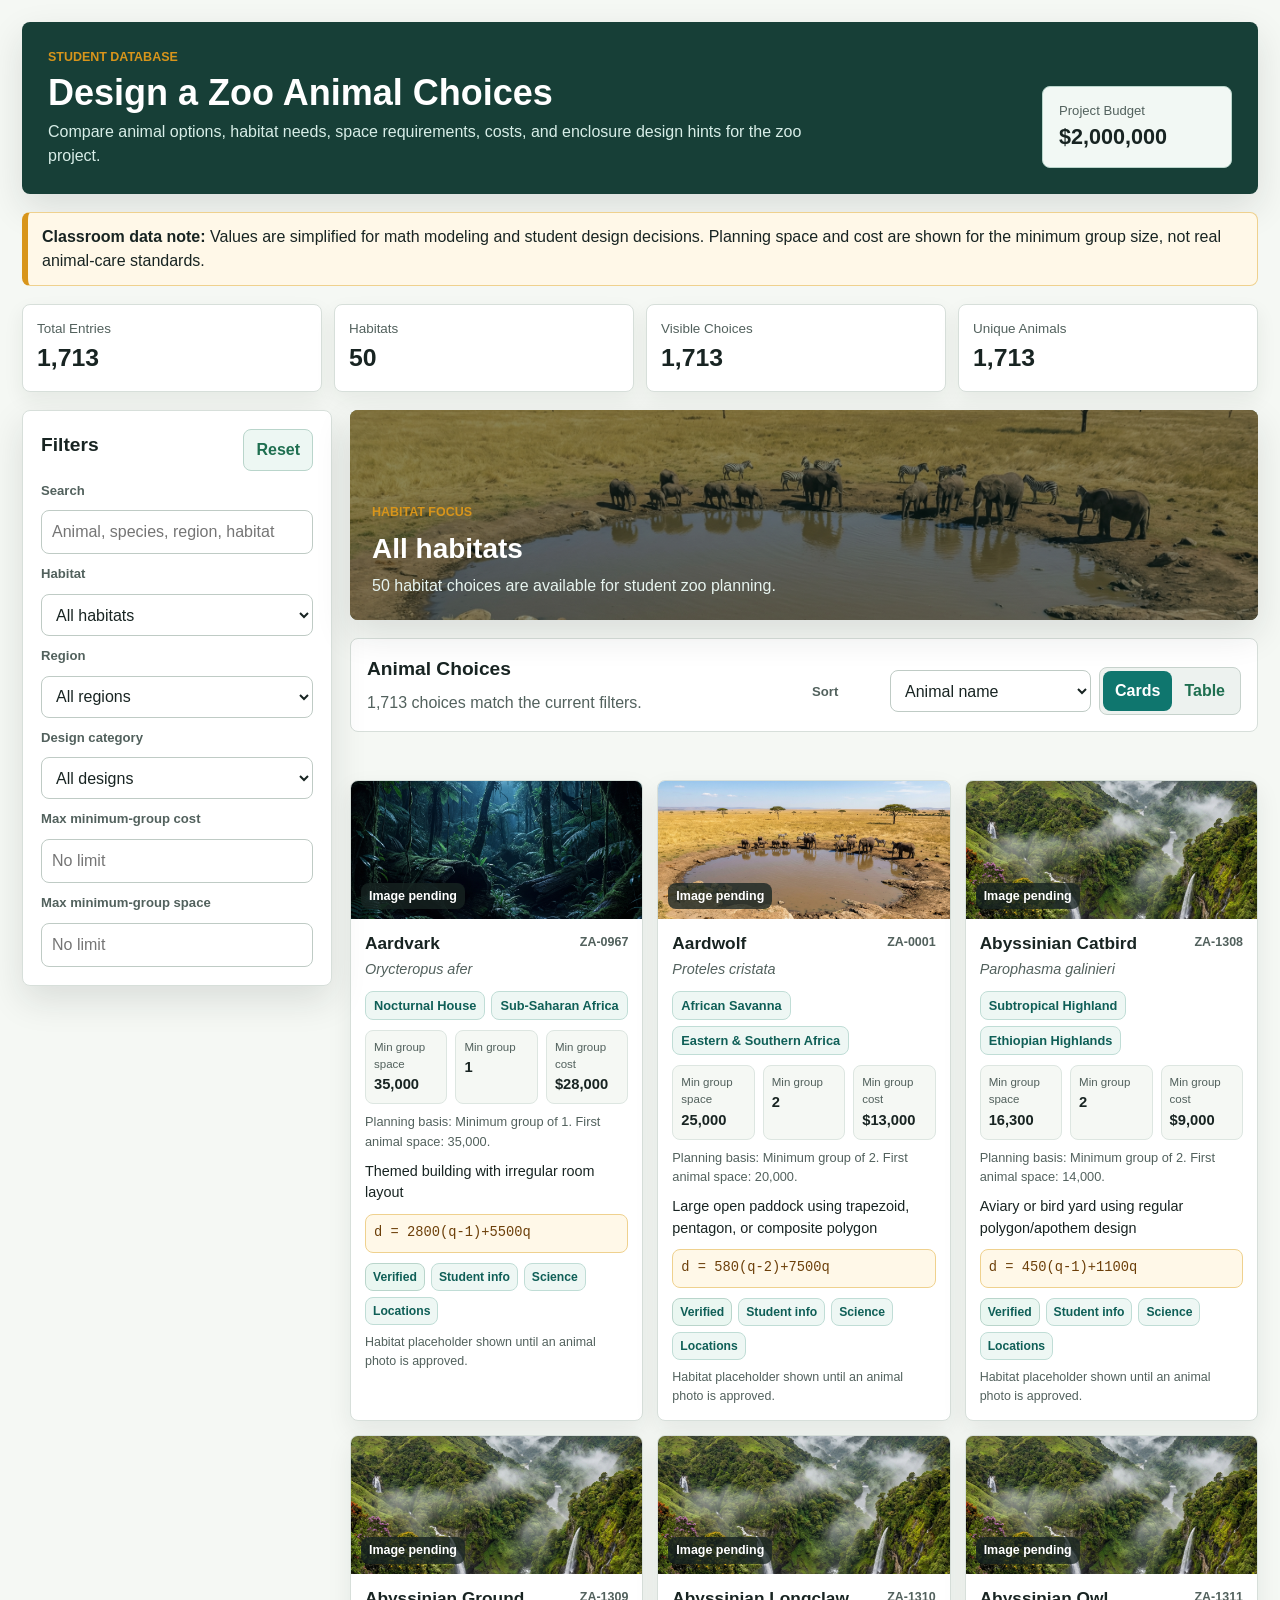
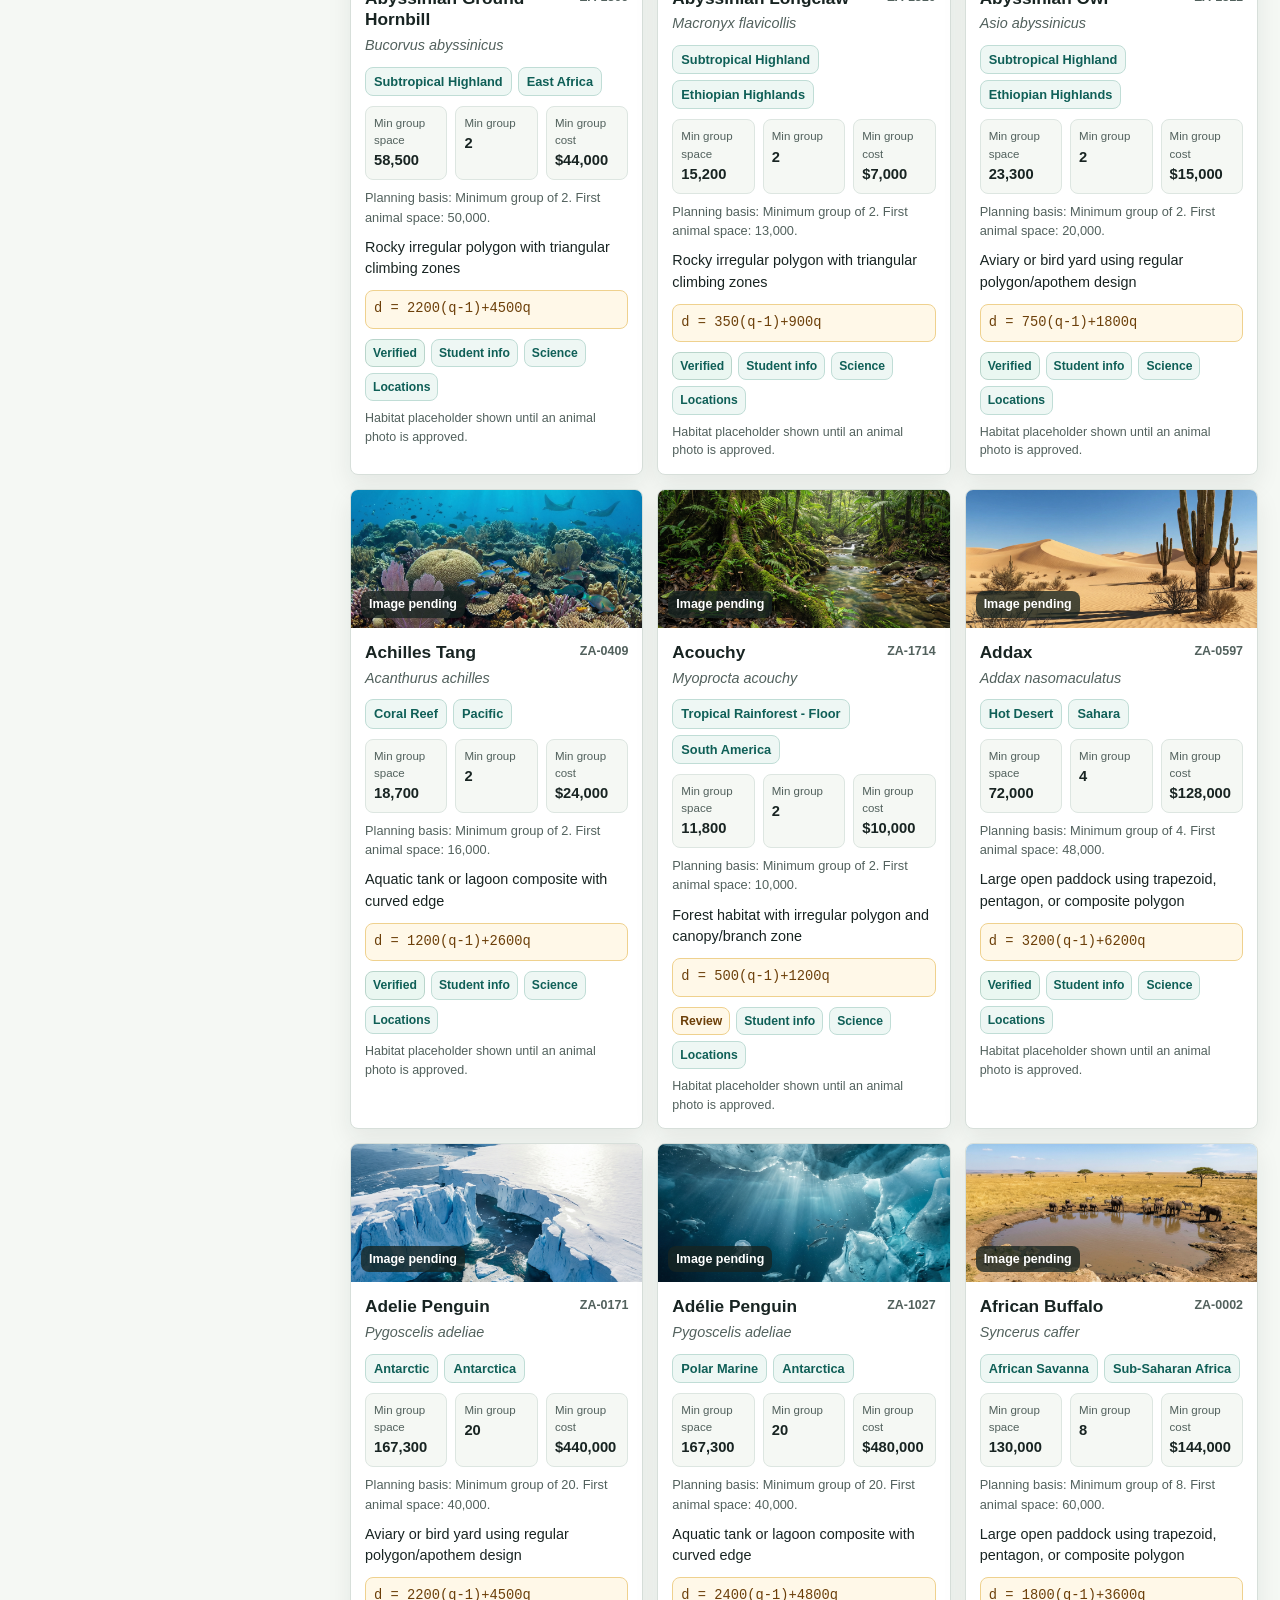
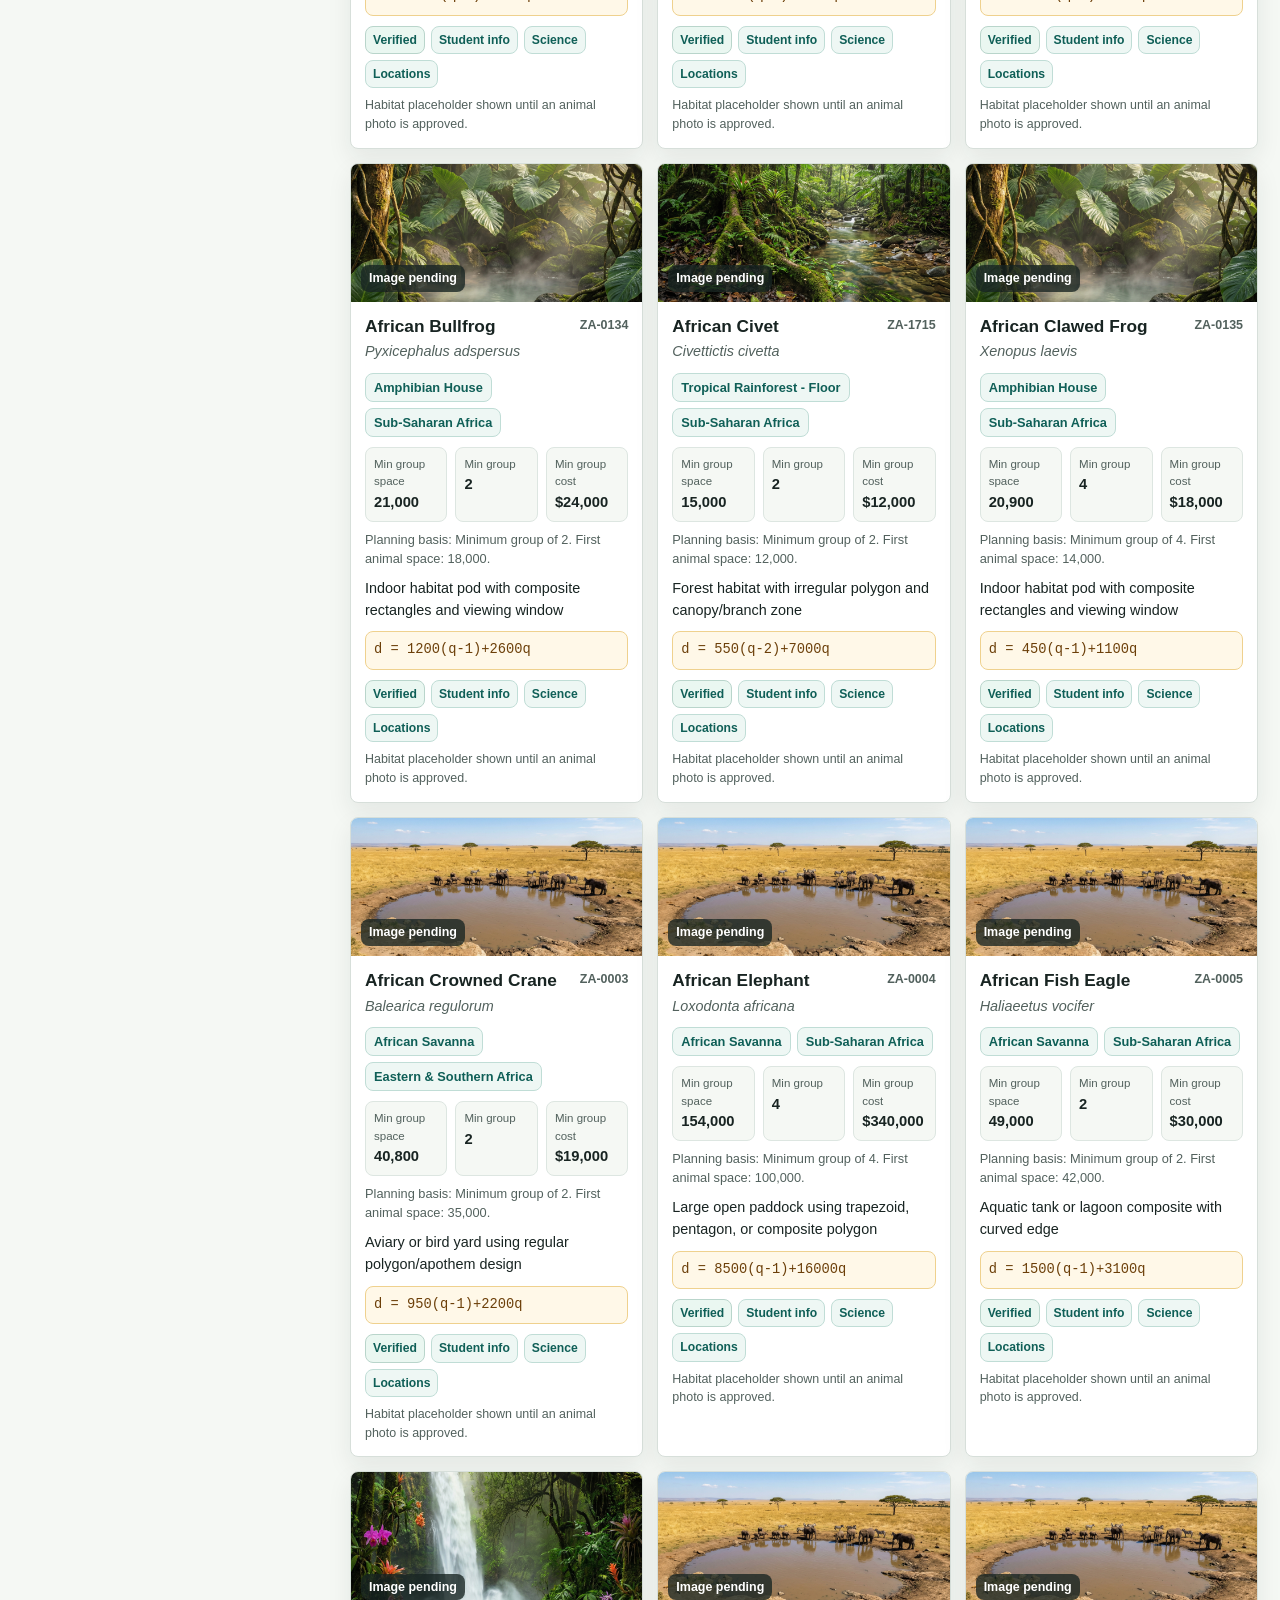
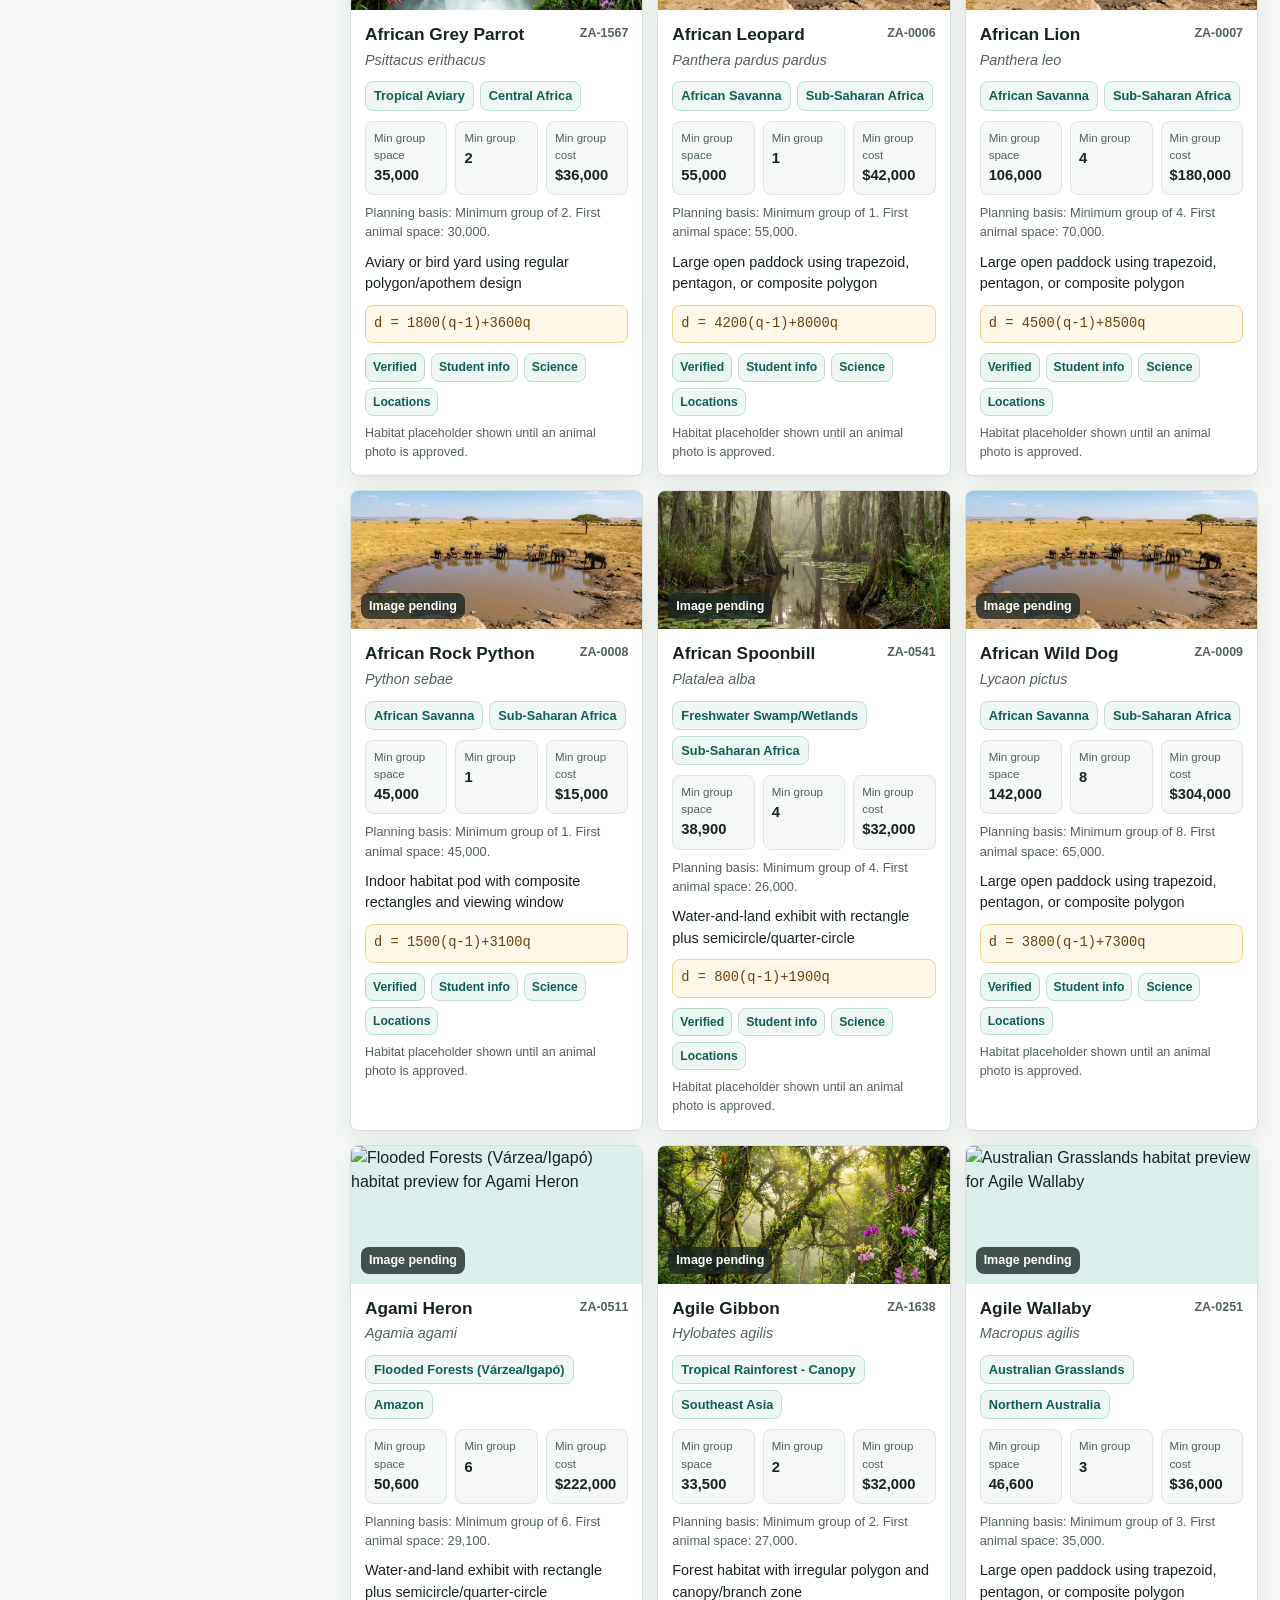
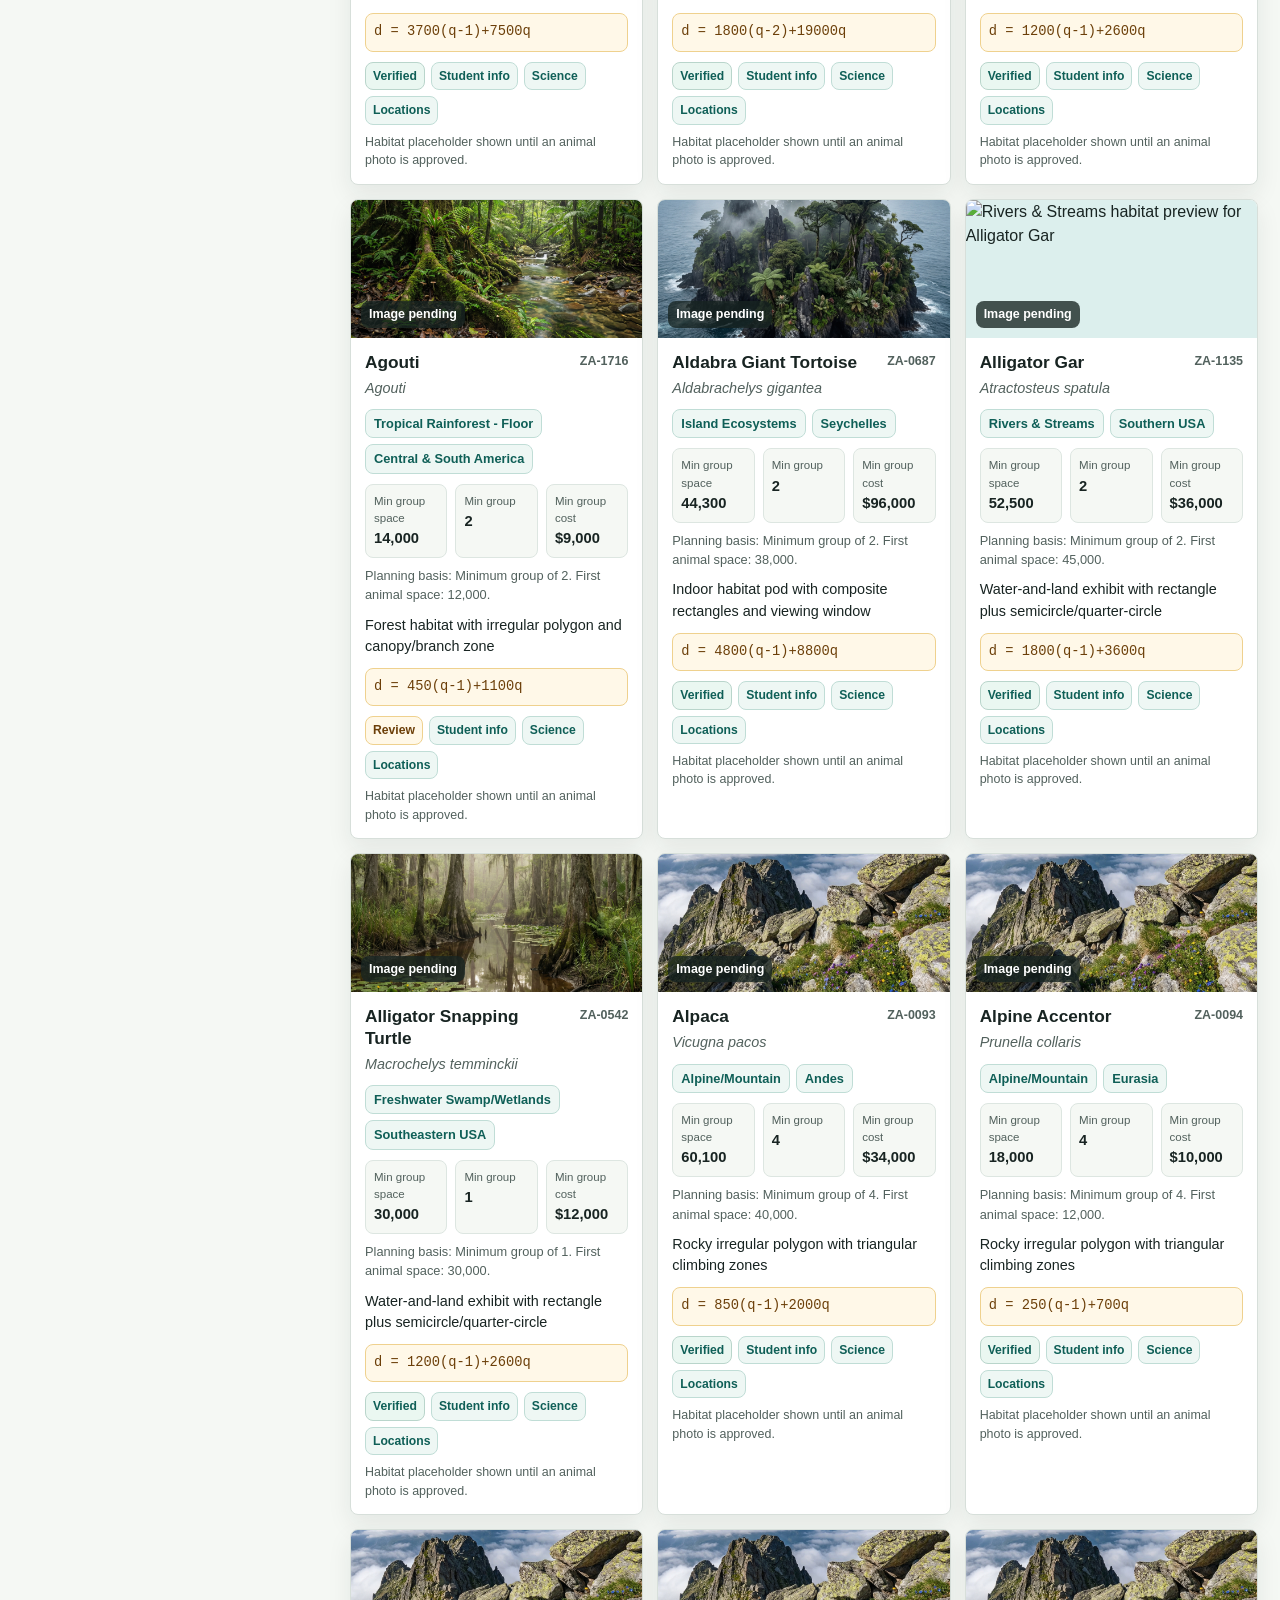
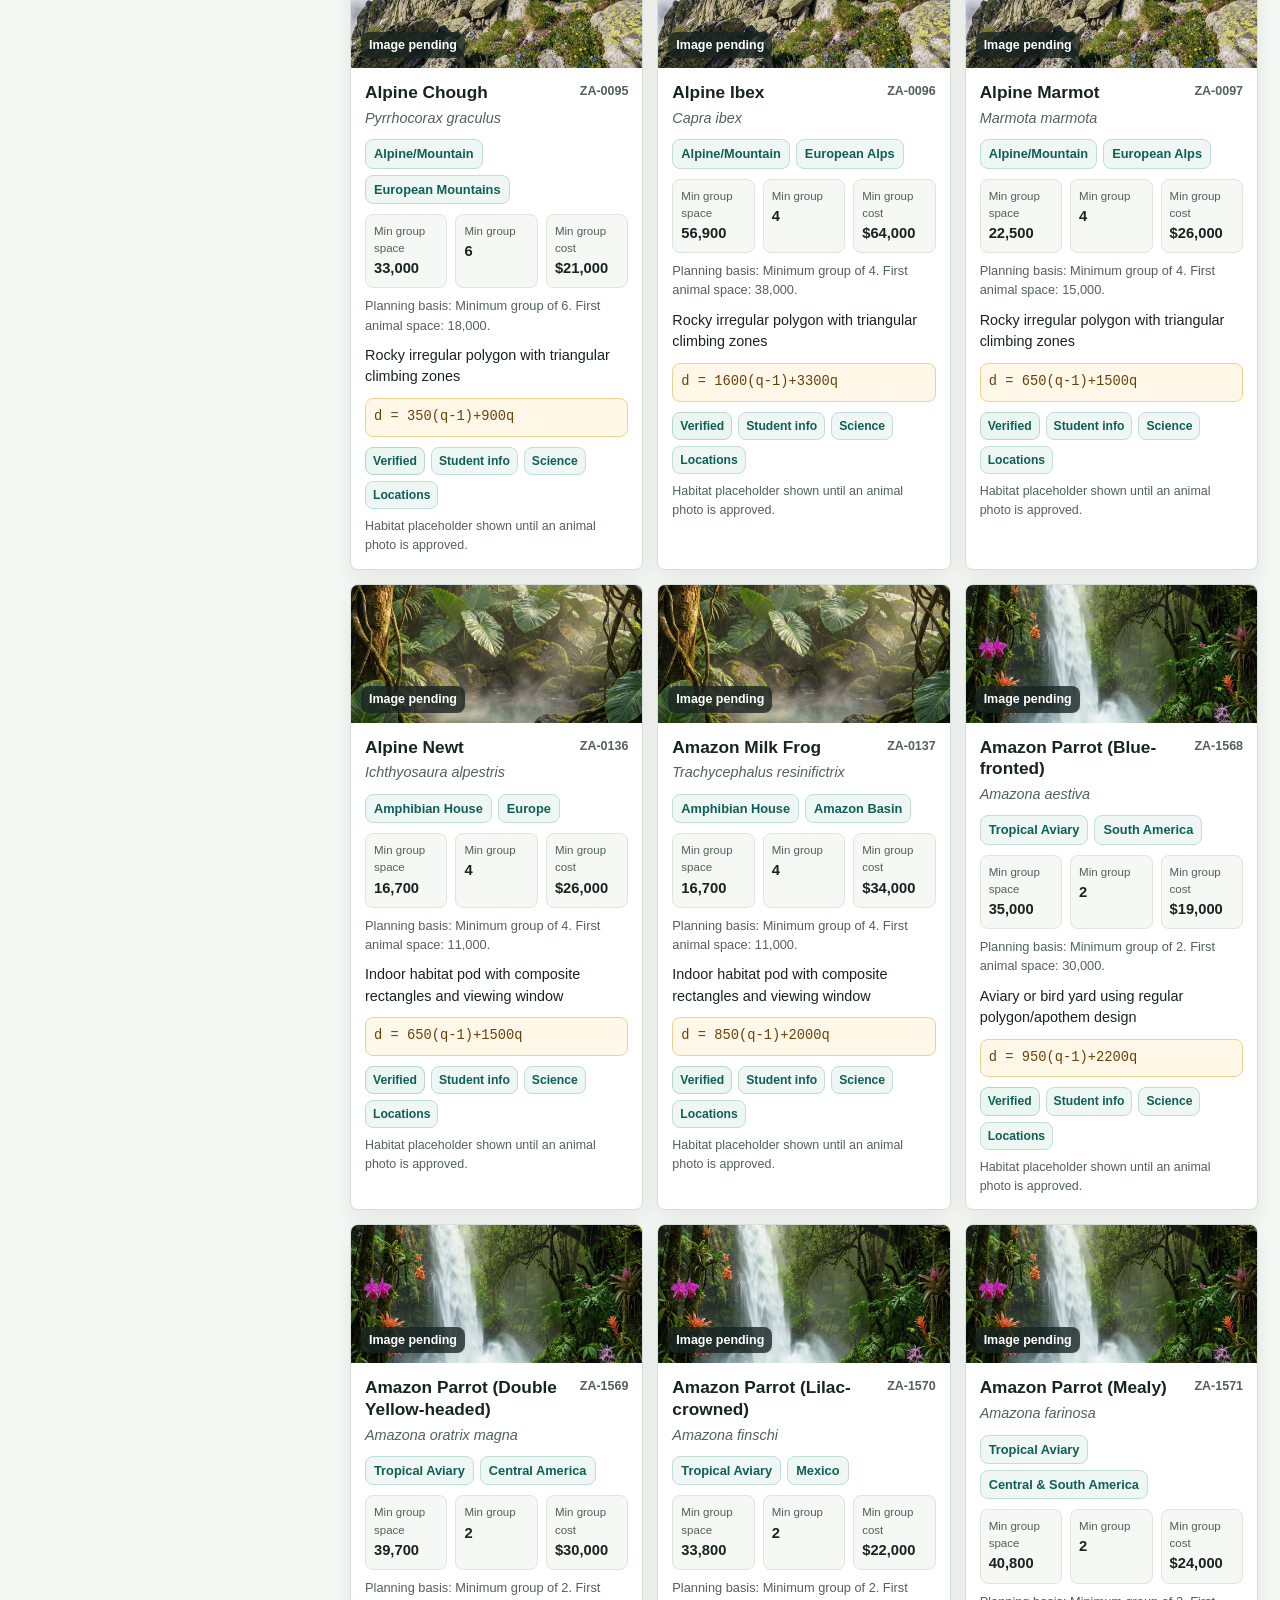
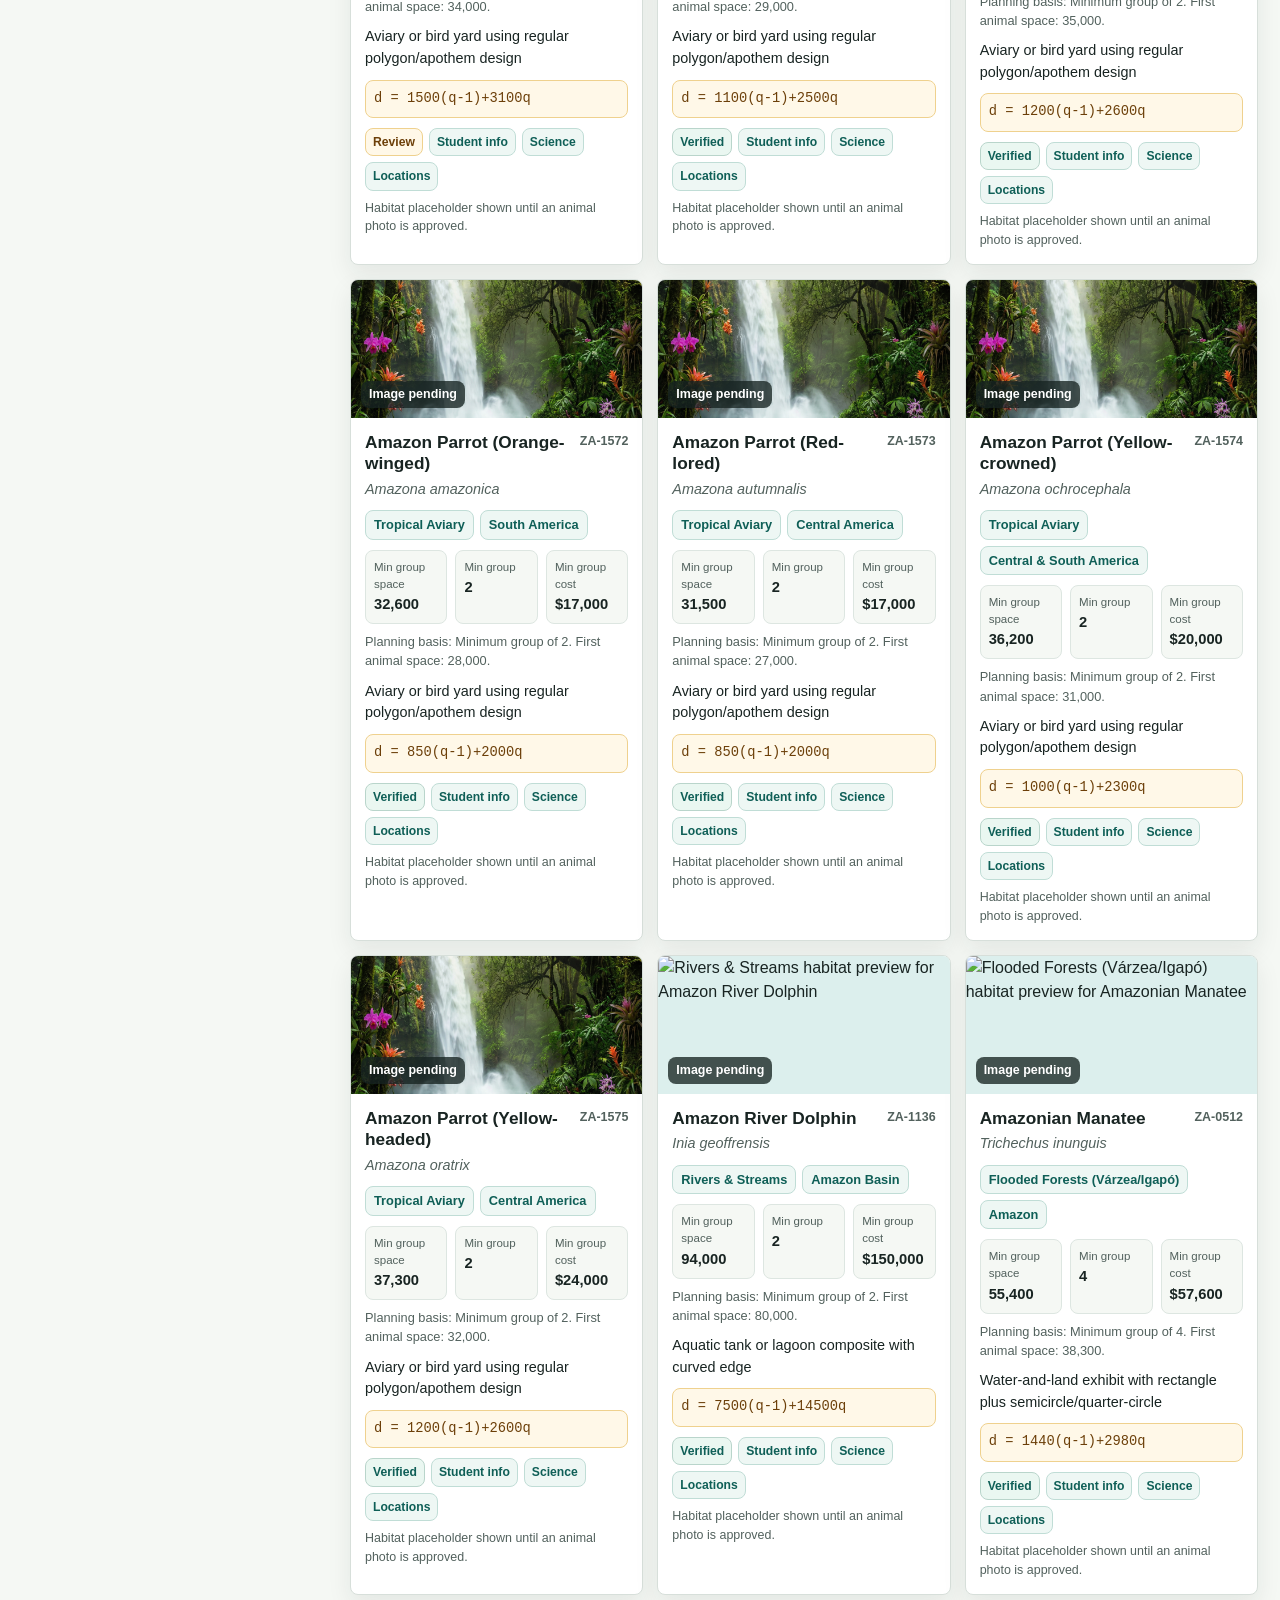
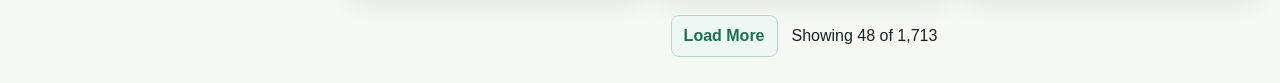
==== commit 91740670: "Deduplicate animals and enhance table research" ====
--- a/index.html
+++ b/index.html
@@ -28,7 +28,7 @@
 
       <section class="notice" aria-label="Classroom data note">
         <strong>Classroom data note:</strong>
-        Values are simplified for math modeling and student design decisions. They are not real animal-care standards.
+        Values are simplified for math modeling and student design decisions. Planning space and cost are shown for the minimum group size, not real animal-care standards.
       </section>
 
       <section class="metrics" aria-label="Database summary">
@@ -75,10 +75,10 @@
             <option value="">All designs</option>
           </select>
 
-          <label for="maxCost">Max cost per animal</label>
+          <label for="maxCost">Max minimum-group cost</label>
           <input id="maxCost" type="number" min="0" step="100" placeholder="No limit">
 
-          <label for="maxSpace">Max first-animal space</label>
+          <label for="maxSpace">Max minimum-group space</label>
           <input id="maxSpace" type="number" min="0" step="100" placeholder="No limit">
         </aside>
 
@@ -101,10 +101,17 @@
               <label for="sortSelect">Sort</label>
               <select id="sortSelect">
                 <option value="animal_name">Animal name</option>
+                <option value="image_status">Photo status</option>
                 <option value="primary_habitat">Habitat</option>
-                <option value="cost_per_animal_usd">Cost</option>
-                <option value="space_first_animal_sq_units">Space</option>
+                <option value="world_region">Region</option>
+                <option value="cost_planning_usd">Minimum-group cost</option>
+                <option value="cost_per_animal_usd">Cost per animal</option>
+                <option value="space_planning_sq_units">Minimum-group space</option>
+                <option value="space_first_animal_sq_units">First-animal space</option>
                 <option value="minimum_family_group">Group size</option>
+                <option value="swagg_revenue_equation">SWAGG equation</option>
+                <option value="suggested_enclosure_design_category">Design hint</option>
+                <option value="verification_status">Verification status</option>
               </select>
               <div class="view-toggle" aria-label="View mode">
                 <button id="cardViewButton" class="active" type="button">Cards</button>
@@ -121,14 +128,18 @@
               <table>
                 <thead>
                   <tr>
-                    <th>Photo</th>
-                    <th>Animal</th>
-                    <th>Habitat</th>
-                    <th>Region</th>
-                    <th>Space</th>
-                    <th>Group</th>
-                    <th>Cost</th>
-                    <th>Design Hint</th>
+                    <th aria-sort="none"><button type="button" data-sort-key="image_status">Photo</button></th>
+                    <th aria-sort="none"><button type="button" data-sort-key="animal_name">Animal</button></th>
+                    <th aria-sort="none"><button type="button" data-sort-key="primary_habitat">Habitat</button></th>
+                    <th aria-sort="none"><button type="button" data-sort-key="world_region">Region</button></th>
+                    <th aria-sort="none"><button type="button" data-sort-key="space_planning_sq_units">Min Group Space</button></th>
+                    <th aria-sort="none"><button type="button" data-sort-key="space_first_animal_sq_units">First Animal Space</button></th>
+                    <th aria-sort="none"><button type="button" data-sort-key="minimum_family_group">Min Group</button></th>
+                    <th aria-sort="none"><button type="button" data-sort-key="cost_planning_usd">Min Group Cost</button></th>
+                    <th aria-sort="none"><button type="button" data-sort-key="cost_per_animal_usd">Cost / Animal</button></th>
+                    <th aria-sort="none"><button type="button" data-sort-key="swagg_revenue_equation">SWAGG Equation</button></th>
+                    <th aria-sort="none"><button type="button" data-sort-key="suggested_enclosure_design_category">Design Hint</button></th>
+                    <th aria-sort="none"><button type="button" data-sort-key="verification_status">Research</button></th>
                   </tr>
                 </thead>
                 <tbody id="animalTableBody"></tbody>
--- a/styles.css
+++ b/styles.css
@@ -444,6 +444,57 @@
   font-size: 0.86rem;
 }
 
+.basis-note {
+  margin: -2px 0 0;
+  color: var(--muted);
+  font-size: 0.8rem;
+}
+
+.research-links {
+  display: flex;
+  flex-wrap: wrap;
+  gap: 6px;
+  align-items: center;
+}
+
+.research-links a,
+.verify-badge {
+  display: inline-flex;
+  align-items: center;
+  min-height: 26px;
+  padding: 4px 7px;
+  border-radius: 8px;
+  font-size: 0.76rem;
+  font-weight: 700;
+}
+
+.research-links a {
+  color: #0f5f57;
+  background: #eef7f4;
+  border: 1px solid #c0ddd6;
+  text-decoration: none;
+}
+
+.research-links a:hover {
+  text-decoration: underline;
+}
+
+.verify-badge {
+  color: #173f37;
+  background: #fff8e8;
+  border: 1px solid #efd18e;
+}
+
+.verify-badge.verified {
+  color: #0f5f57;
+  background: #eaf7f1;
+  border-color: #b9d5cb;
+}
+
+.verify-badge.needs_review {
+  color: #6c3f09;
+}
+
 .photo-credit {
   margin: -2px 0 0;
   color: var(--muted);
@@ -476,7 +527,7 @@
 table {
   width: 100%;
   border-collapse: collapse;
-  min-width: 1040px;
+  min-width: 1780px;
 }
 
 th,
@@ -493,6 +544,31 @@
   font-size: 0.82rem;
 }
 
+th button {
+  width: 100%;
+  padding: 0;
+  color: inherit;
+  background: transparent;
+  border: 0;
+  font-weight: 700;
+  text-align: left;
+}
+
+th button::after {
+  content: "^v";
+  float: right;
+  color: rgba(255, 255, 255, 0.72);
+  font-size: 0.72rem;
+}
+
+th button.active-sort[data-direction="asc"]::after {
+  content: "^";
+}
+
+th button.active-sort[data-direction="desc"]::after {
+  content: "v";
+}
+
 td {
   font-size: 0.9rem;
 }
@@ -514,6 +590,22 @@
   display: inline-block;
   margin-top: 4px;
   font-size: 0.74rem;
+}
+
+.table-note {
+  color: var(--muted);
+  font-size: 0.76rem;
+}
+
+td code {
+  white-space: nowrap;
+  color: #6c3f09;
+  font-family: "Courier New", monospace;
+  font-size: 0.84rem;
+}
+
+td .research-links {
+  max-width: 220px;
 }
 
 .pagination {
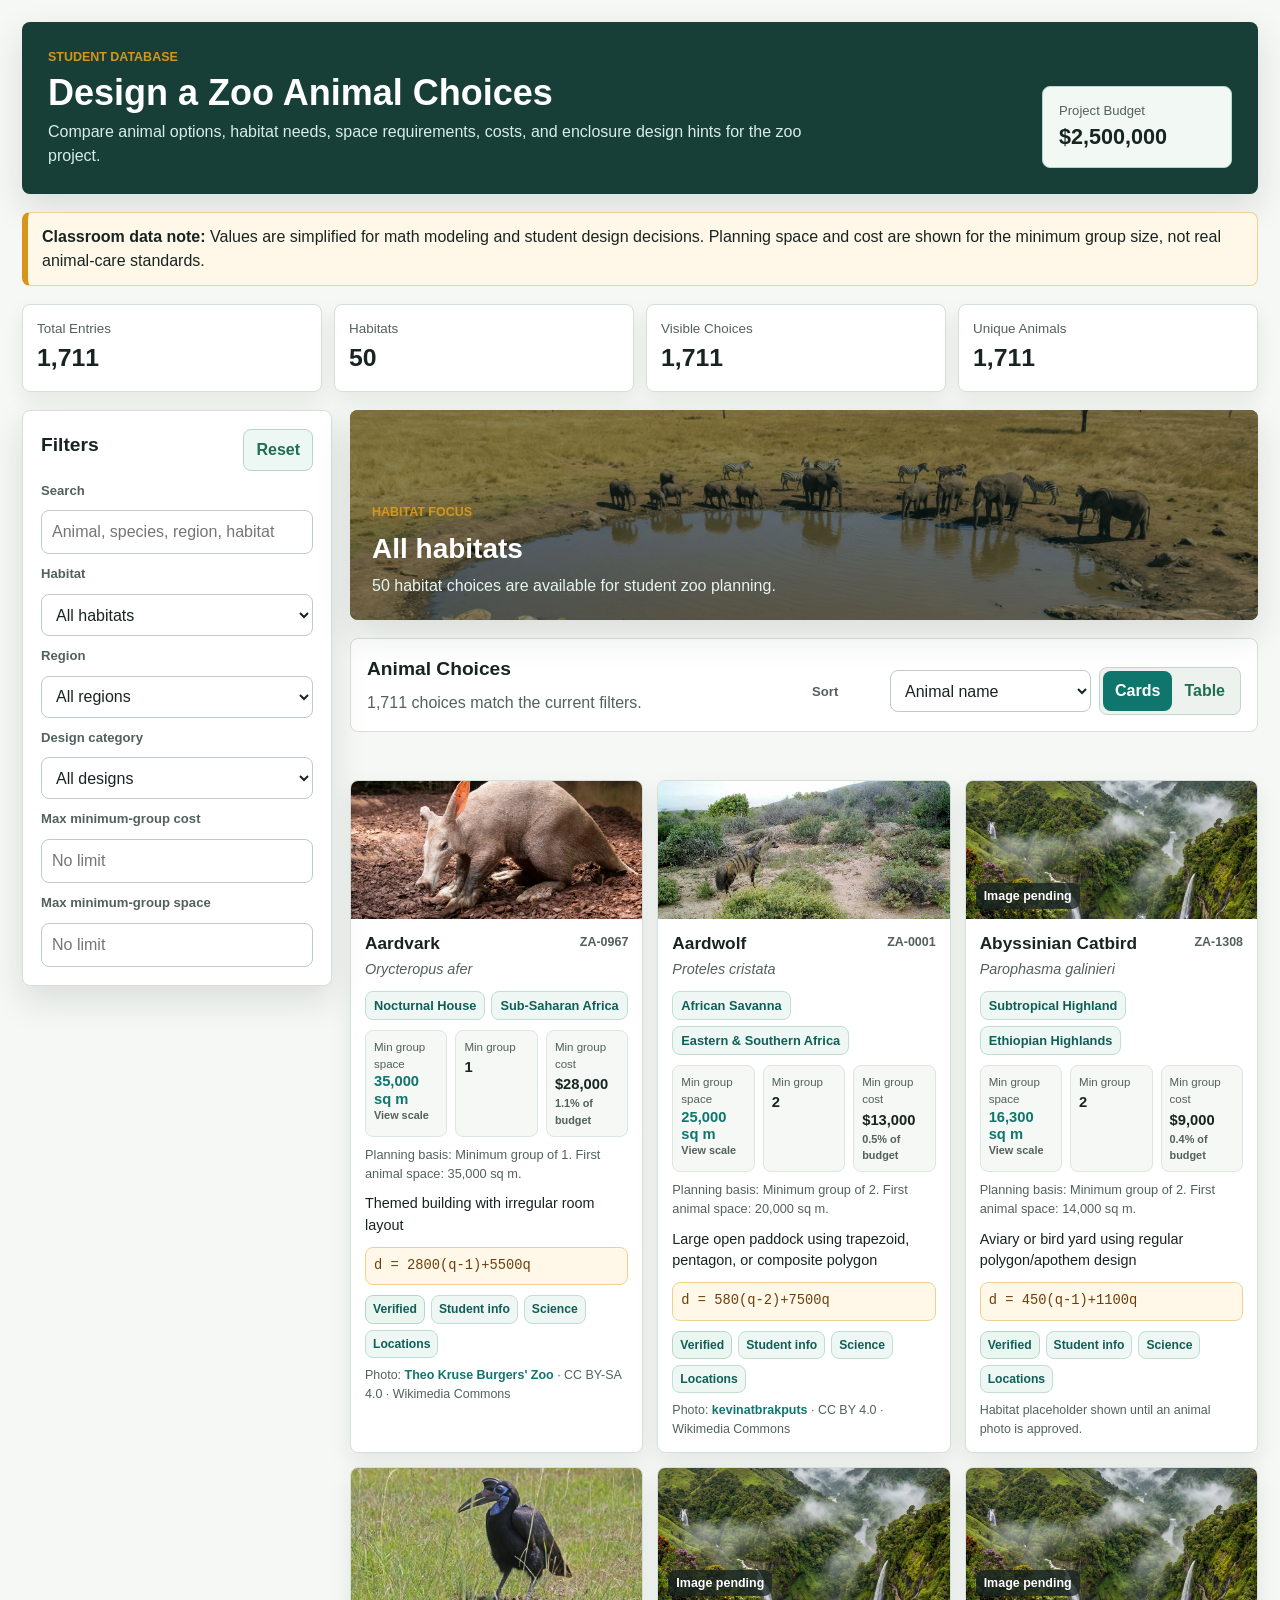
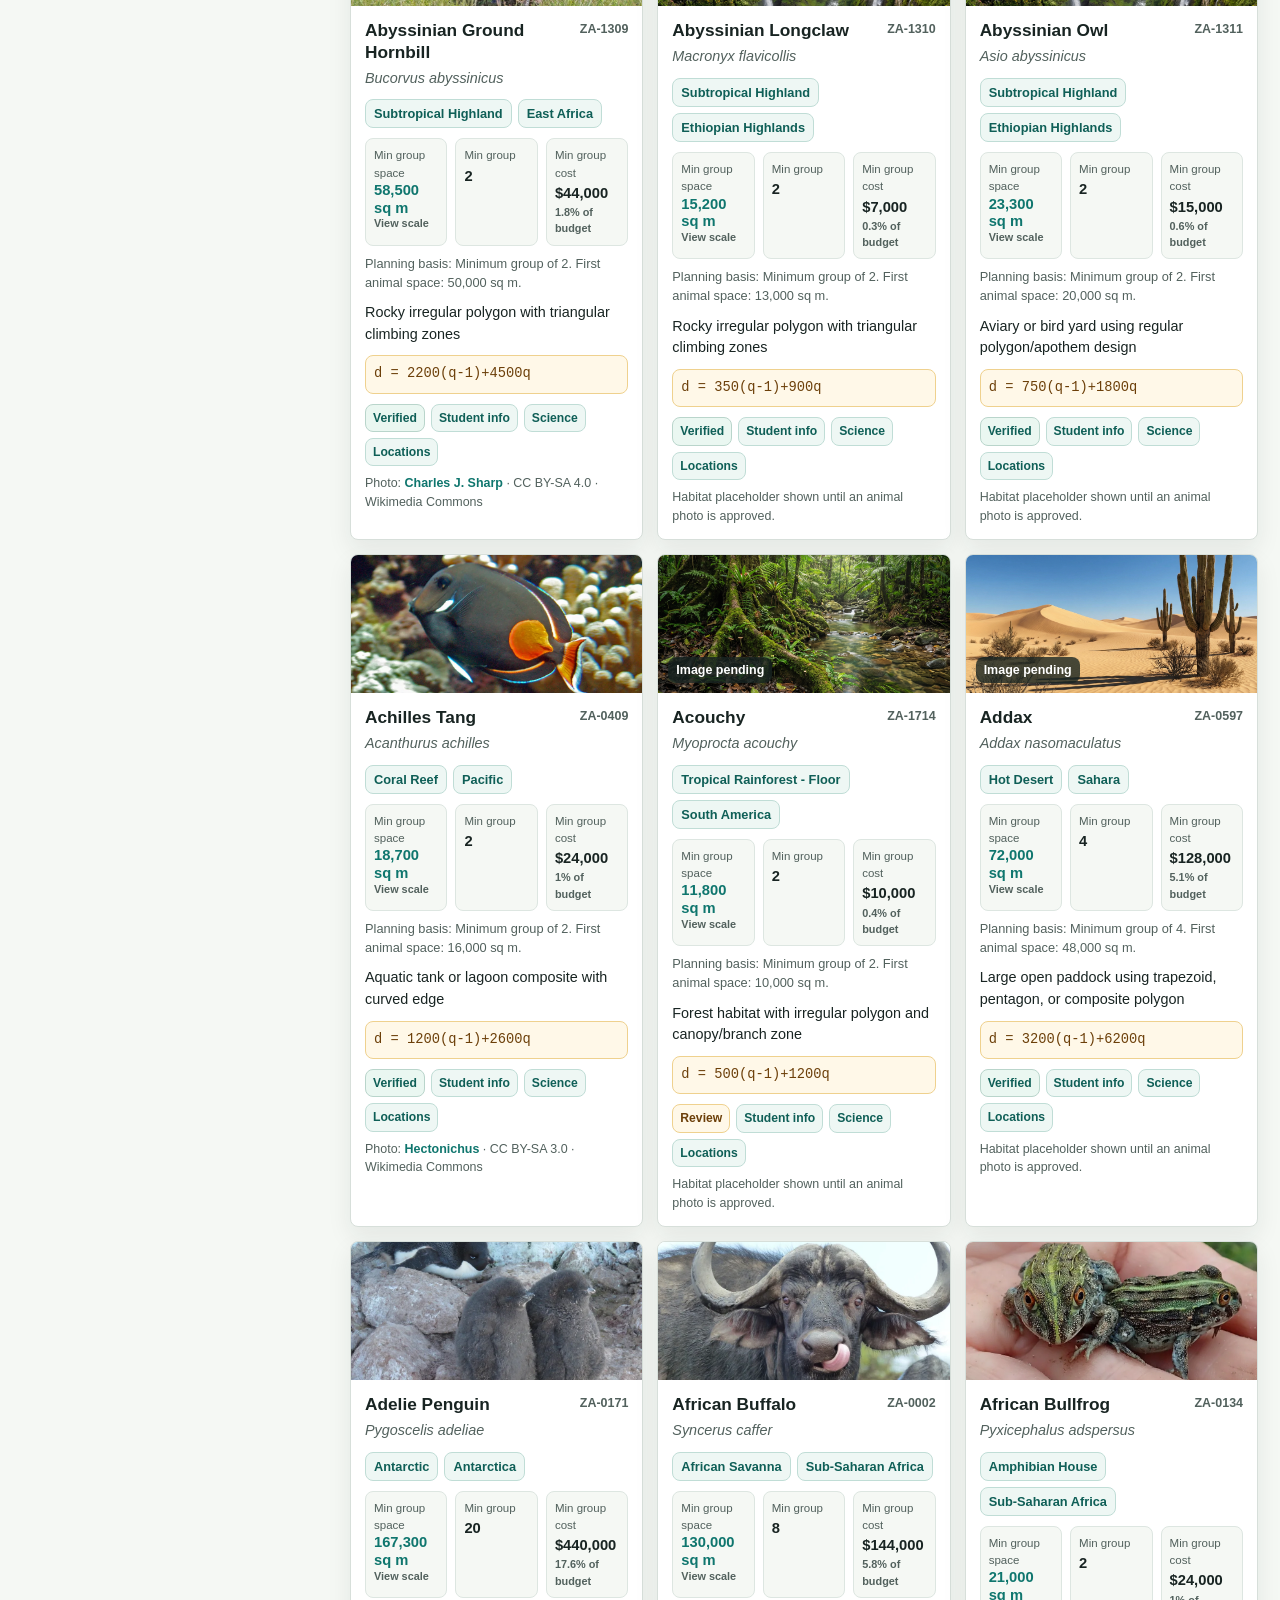
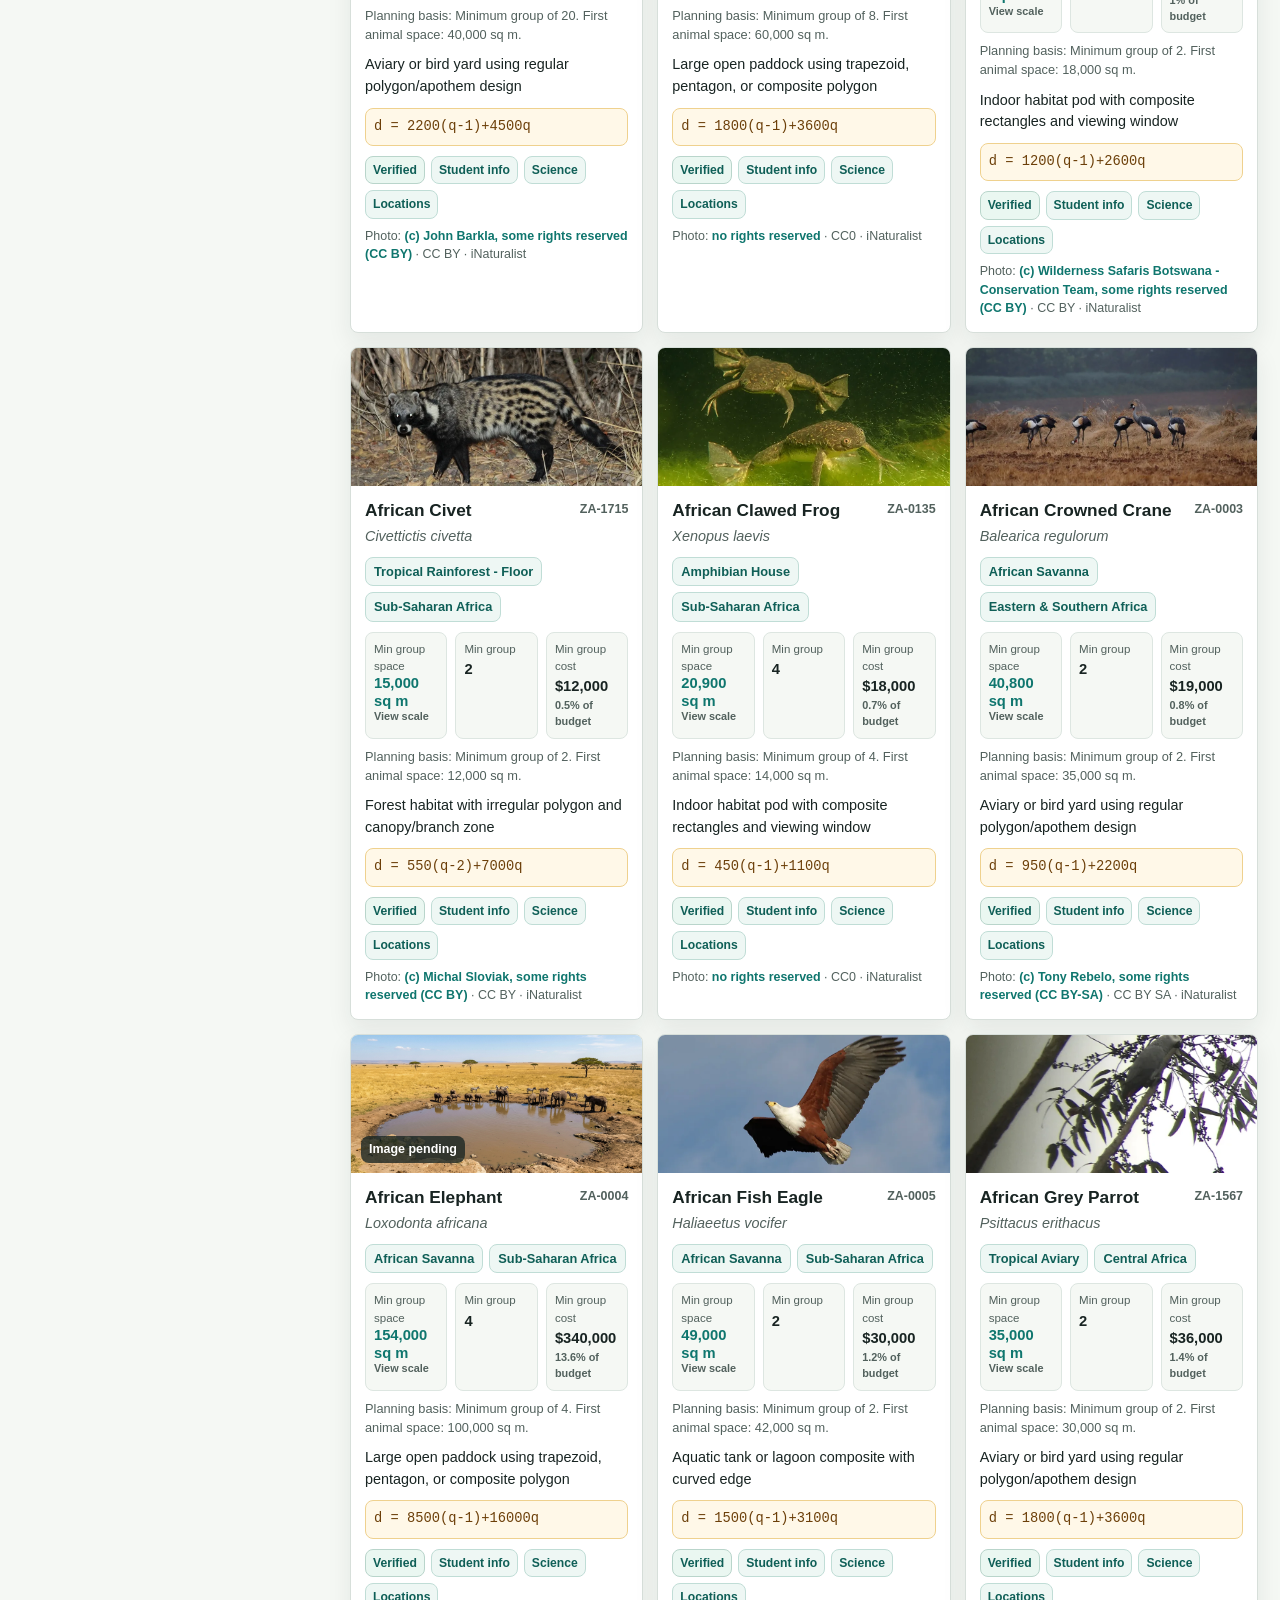
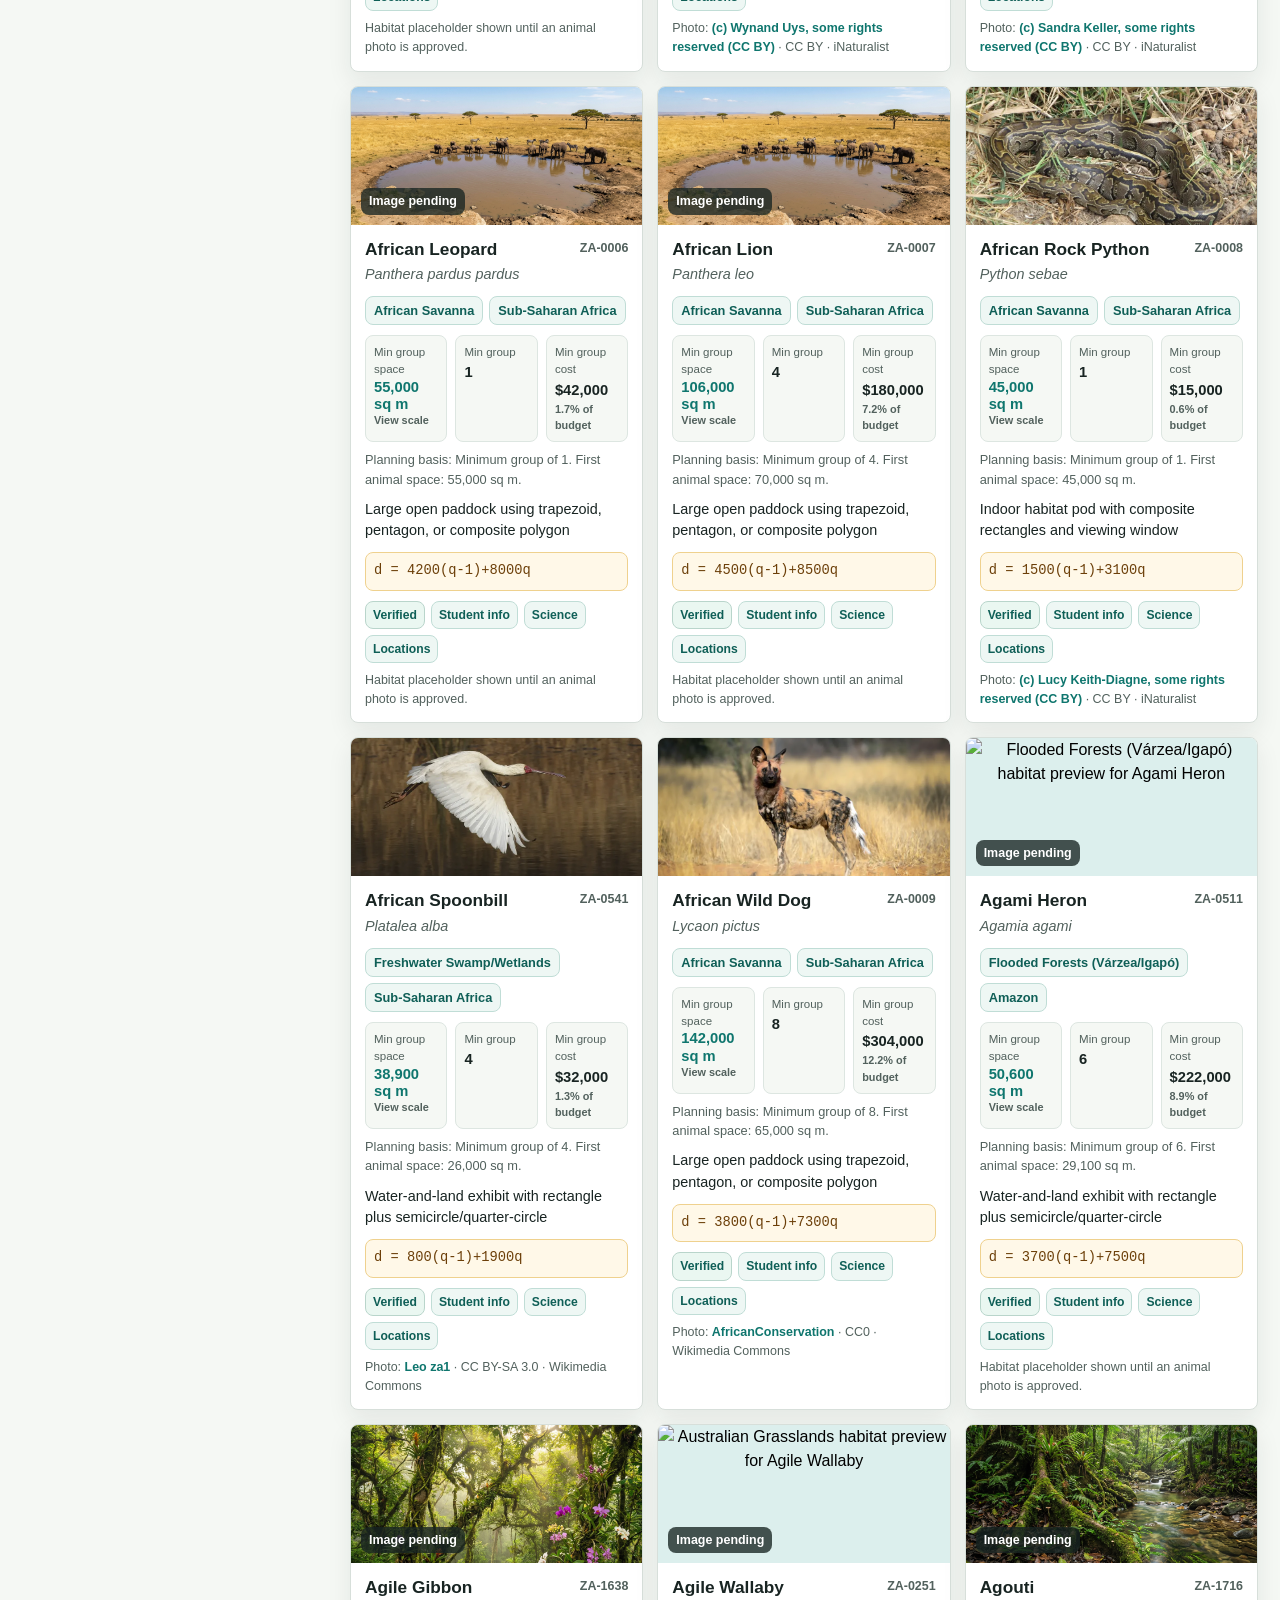
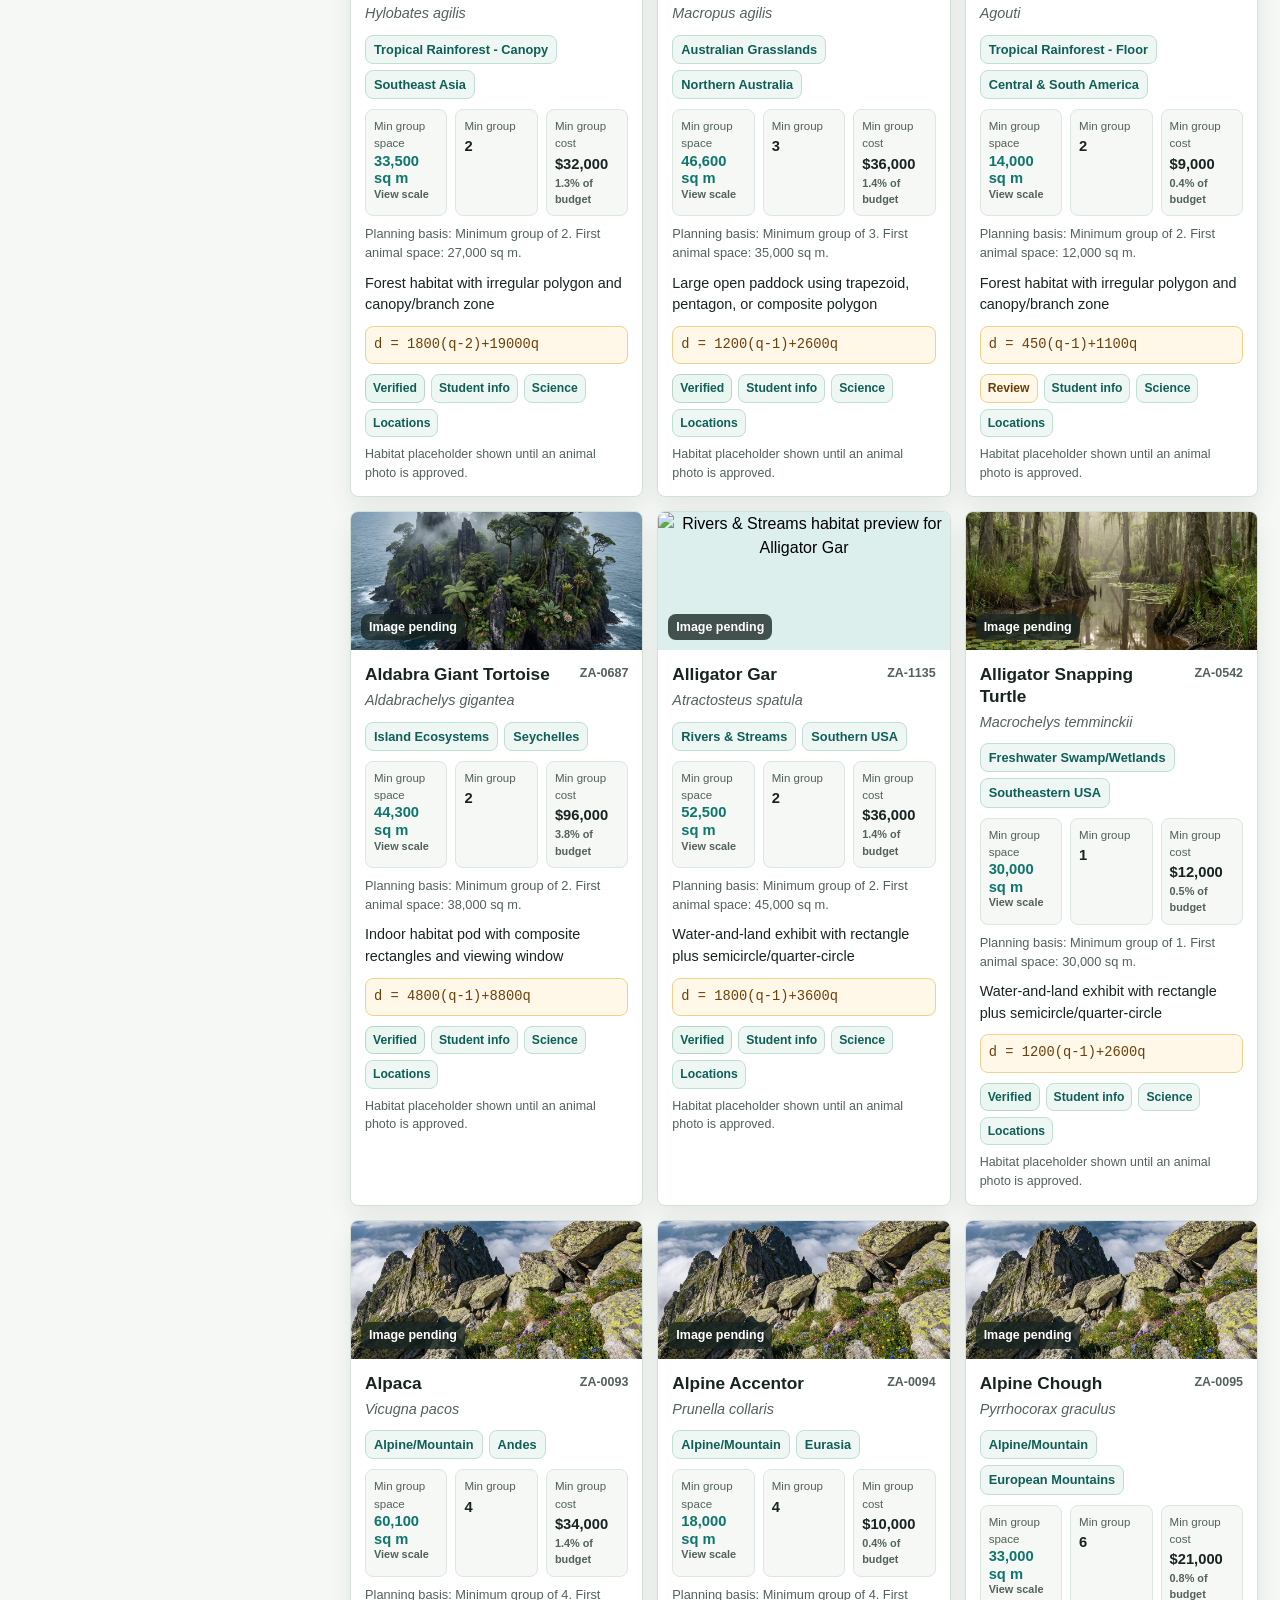
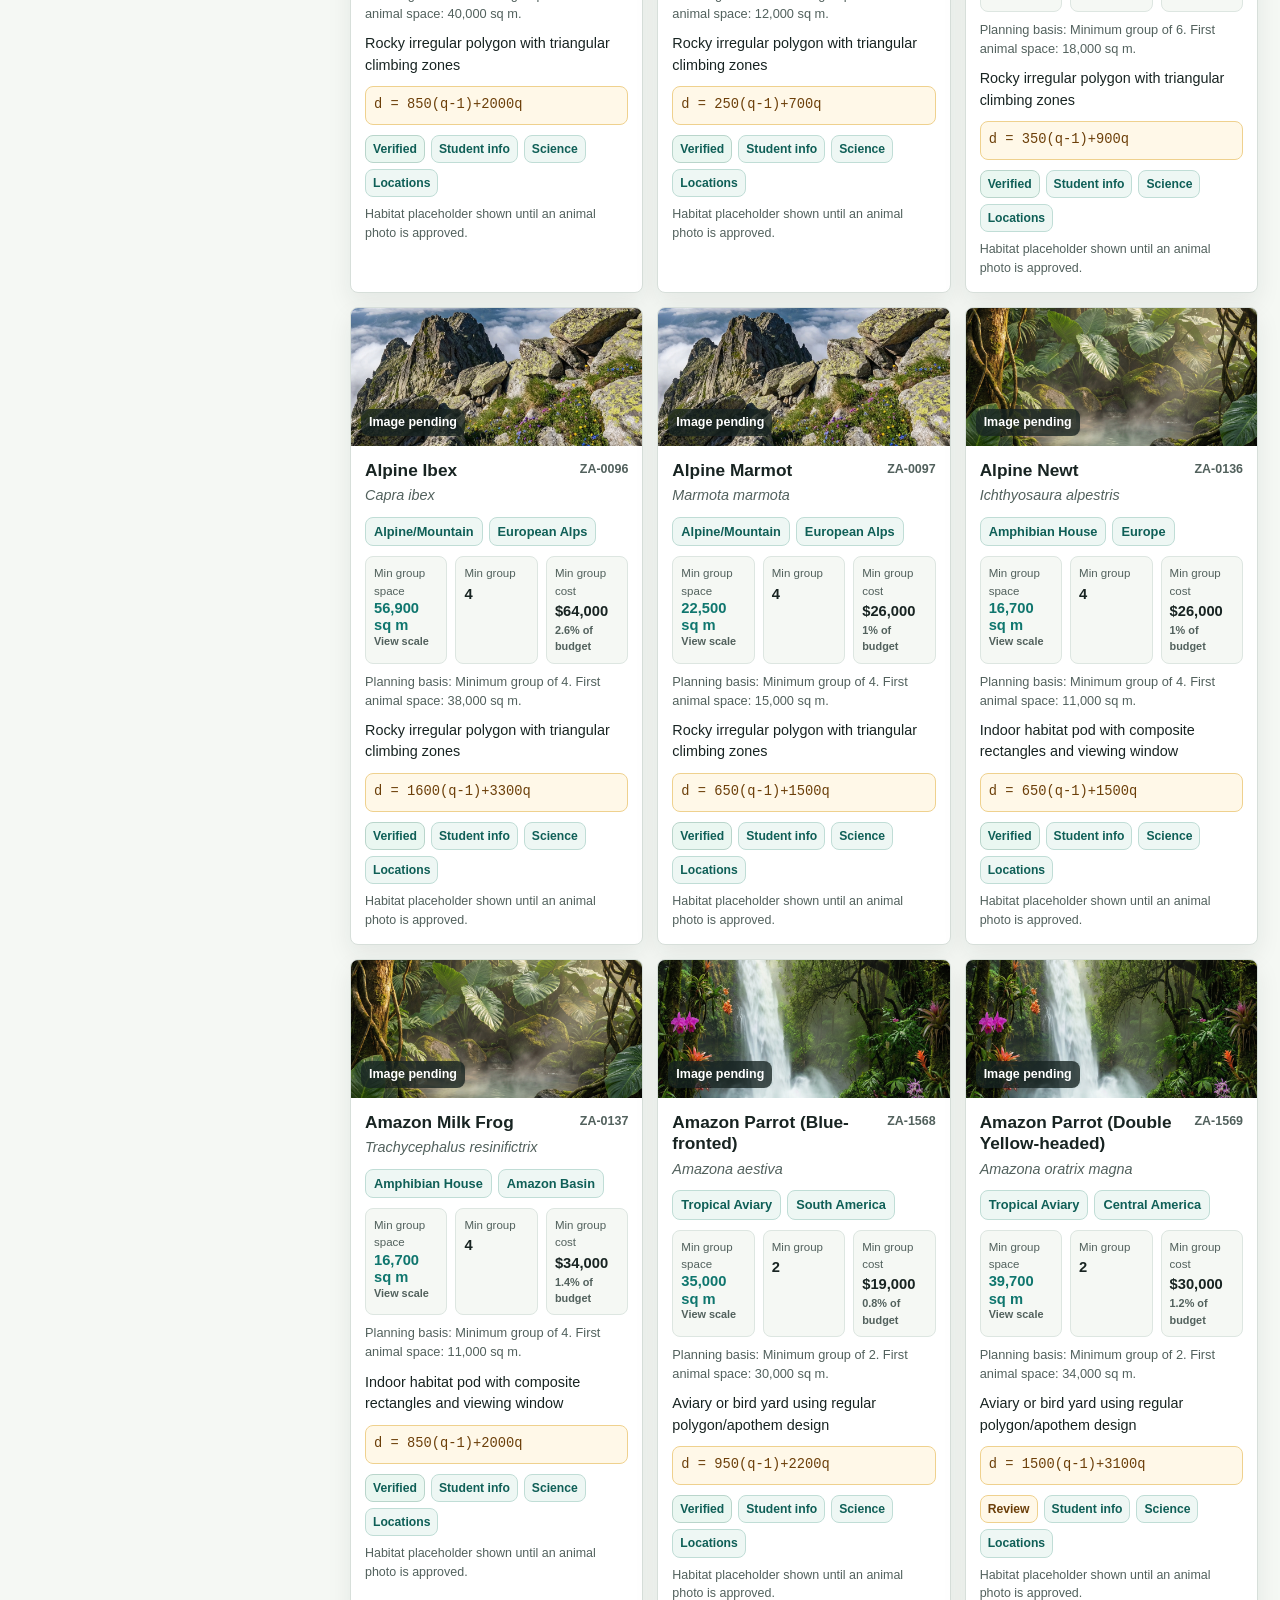
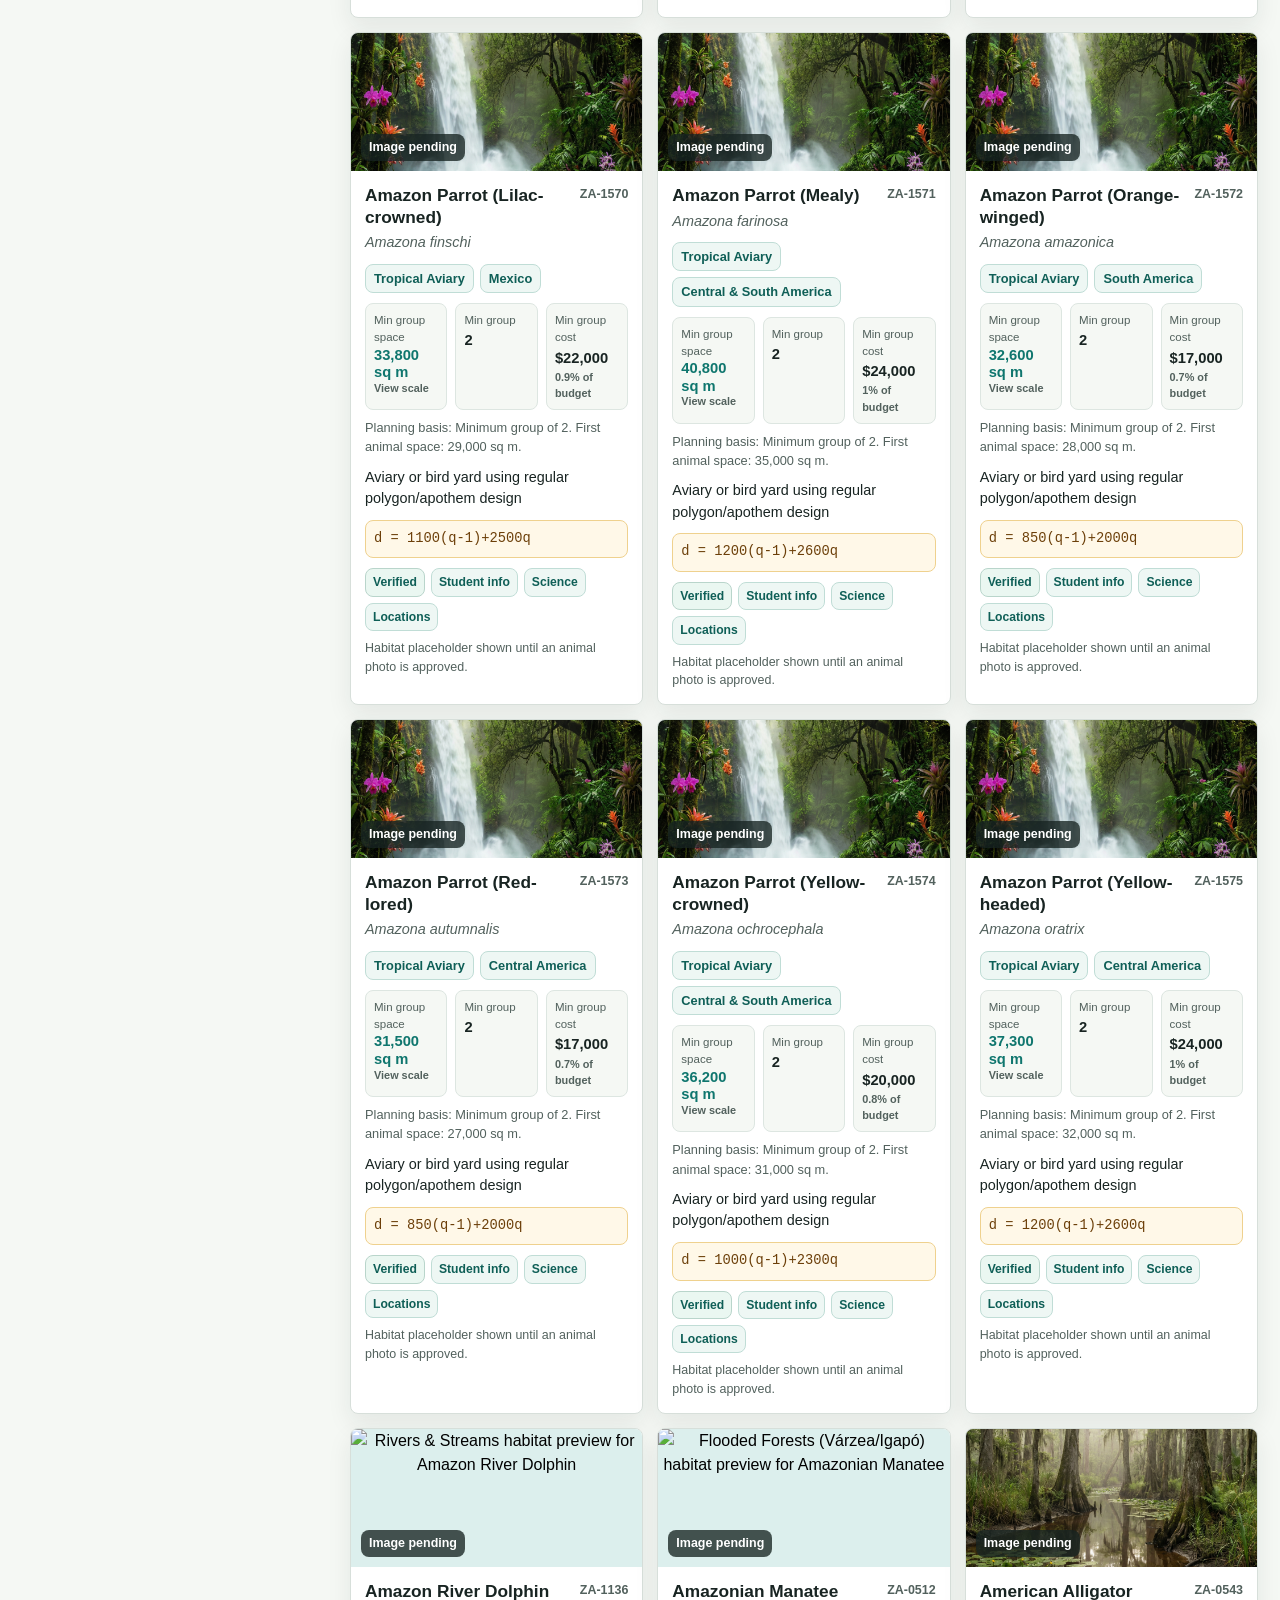
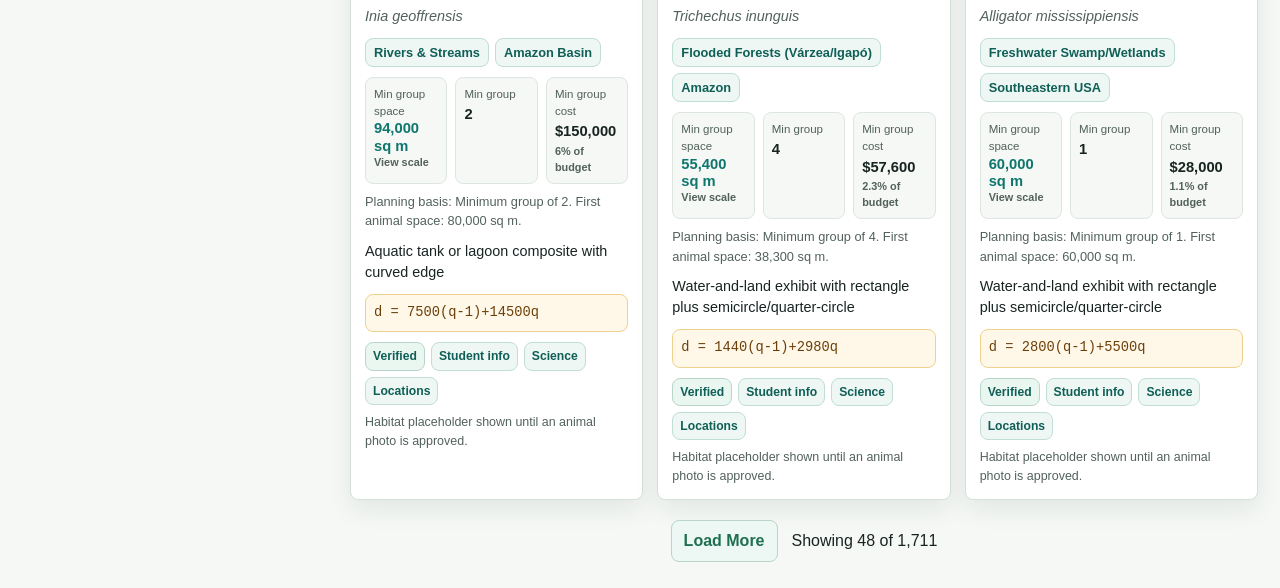
==== commit b327c96d: "Add animal image pilot and space scale modals" ====
--- a/index.html
+++ b/index.html
@@ -22,7 +22,7 @@
         </div>
         <div class="budget-badge" aria-label="Project budget">
           <span>Project Budget</span>
-          <strong>$2,000,000</strong>
+          <strong>$2,500,000</strong>
         </div>
       </header>
 
@@ -155,6 +155,14 @@
       </div>
     </div>
 
+    <div id="detailModal" class="modal hidden" role="dialog" aria-modal="true" aria-labelledby="modalTitle">
+      <button class="modal-backdrop" type="button" data-modal-close aria-label="Close details"></button>
+      <article class="modal-panel">
+        <button class="modal-close" type="button" data-modal-close aria-label="Close details">Close</button>
+        <div id="modalContent"></div>
+      </article>
+    </div>
+
     <script src="app.js"></script>
   </body>
 </html>
--- a/styles.css
+++ b/styles.css
@@ -334,10 +334,23 @@
   display: block;
 }
 
-.animal-media-link {
+.animal-media-link,
+.animal-media-button {
   display: block;
   width: 100%;
   height: 100%;
+}
+
+.animal-media-button,
+.table-photo-button {
+  padding: 0;
+  background: transparent;
+  border: 0;
+}
+
+.animal-media-button:hover img,
+.table-photo-button:hover img {
+  filter: saturate(1.08) contrast(1.04);
 }
 
 .image-status {
@@ -368,6 +381,25 @@
   margin: 0;
   font-size: 1.08rem;
   line-height: 1.25;
+}
+
+.animal-name-button {
+  padding: 0;
+  color: var(--ink);
+  background: transparent;
+  border: 0;
+  font: inherit;
+  font-weight: 700;
+  line-height: inherit;
+  text-align: left;
+  text-decoration: underline;
+  text-decoration-color: transparent;
+}
+
+.animal-name-button:hover,
+.animal-name-button:focus-visible {
+  color: var(--teal);
+  text-decoration-color: currentColor;
 }
 
 .animal-id {
@@ -427,6 +459,38 @@
   font-size: 0.92rem;
 }
 
+.quick-stats strong .stat-subline,
+.modal-stat-row strong .stat-subline {
+  display: block;
+  color: var(--muted);
+  font-size: 0.68rem;
+  font-weight: 700;
+}
+
+.space-scale-button {
+  width: 100%;
+  padding: 0;
+  color: var(--teal);
+  background: transparent;
+  border: 0;
+  font: inherit;
+  font-weight: 800;
+  line-height: 1.2;
+  text-align: left;
+}
+
+.space-scale-button:hover,
+.space-scale-button:focus-visible {
+  text-decoration: underline;
+}
+
+.space-scale-button span {
+  display: block;
+  color: var(--muted);
+  font-size: 0.68rem;
+  font-weight: 700;
+}
+
 .design-hint {
   margin: 0;
   color: var(--ink);
@@ -586,6 +650,11 @@
   border: 1px solid var(--line);
 }
 
+.table-photo-button {
+  width: 76px;
+  height: 54px;
+}
+
 .table-credit {
   display: inline-block;
   margin-top: 4px;
@@ -625,6 +694,138 @@
   display: none !important;
 }
 
+body.modal-open {
+  overflow: hidden;
+}
+
+.modal {
+  position: fixed;
+  inset: 0;
+  z-index: 20;
+  display: grid;
+  place-items: center;
+  padding: 20px;
+}
+
+.modal-backdrop {
+  position: absolute;
+  inset: 0;
+  width: 100%;
+  height: 100%;
+  padding: 0;
+  background: rgba(24, 36, 34, 0.58);
+  border: 0;
+}
+
+.modal-panel {
+  position: relative;
+  z-index: 1;
+  width: min(980px, 100%);
+  max-height: min(860px, calc(100vh - 32px));
+  overflow: auto;
+  padding: 22px;
+  background: var(--surface);
+  border: 1px solid var(--line);
+  border-radius: 8px;
+  box-shadow: 0 22px 60px rgba(24, 36, 34, 0.28);
+}
+
+.modal-close {
+  float: right;
+  min-height: 36px;
+  padding: 6px 10px;
+  color: var(--forest);
+  background: #edf7f3;
+  border: 1px solid #b9d5cb;
+  border-radius: 8px;
+  font-weight: 700;
+}
+
+.modal-header-copy {
+  display: grid;
+  gap: 8px;
+}
+
+.modal-header-copy h2 {
+  margin: 0;
+  font-size: 1.65rem;
+}
+
+.animal-detail-layout {
+  display: grid;
+  grid-template-columns: minmax(280px, 0.9fr) minmax(0, 1.1fr);
+  gap: 20px;
+  align-items: start;
+  clear: both;
+}
+
+.modal-animal-image {
+  display: block;
+  width: 100%;
+  max-height: 420px;
+  object-fit: cover;
+  background: var(--sky);
+  border: 1px solid var(--line);
+  border-radius: 8px;
+}
+
+.modal-stat-row,
+.scale-summary,
+.scale-grid {
+  display: grid;
+  gap: 10px;
+}
+
+.modal-stat-row {
+  grid-template-columns: repeat(3, minmax(0, 1fr));
+  margin: 14px 0;
+}
+
+.scale-summary {
+  grid-template-columns: repeat(2, minmax(0, 1fr));
+  margin: 16px 0;
+}
+
+.scale-grid {
+  grid-template-columns: repeat(4, minmax(0, 1fr));
+}
+
+.modal-stat-row div,
+.scale-summary div,
+.scale-card {
+  padding: 10px;
+  background: #f5f8f4;
+  border: 1px solid #dde6e1;
+  border-radius: 8px;
+}
+
+.modal-stat-row span,
+.scale-summary span,
+.scale-card span {
+  display: block;
+  color: var(--muted);
+  font-size: 0.76rem;
+  font-weight: 700;
+}
+
+.modal-stat-row strong,
+.scale-summary strong,
+.scale-card strong {
+  display: block;
+  color: var(--ink);
+  font-size: 1rem;
+}
+
+.scale-card strong {
+  color: var(--teal);
+  font-size: 1.3rem;
+}
+
+.scale-summary small {
+  display: block;
+  color: var(--muted);
+}
+
 @media (max-width: 1120px) {
   .workspace {
     grid-template-columns: 1fr;
@@ -685,4 +886,19 @@
   .view-toggle button {
     flex: 1;
   }
-}
+
+  .modal {
+    padding: 12px;
+  }
+
+  .modal-panel {
+    padding: 16px;
+  }
+
+  .animal-detail-layout,
+  .modal-stat-row,
+  .scale-summary,
+  .scale-grid {
+    grid-template-columns: 1fr;
+  }
+}
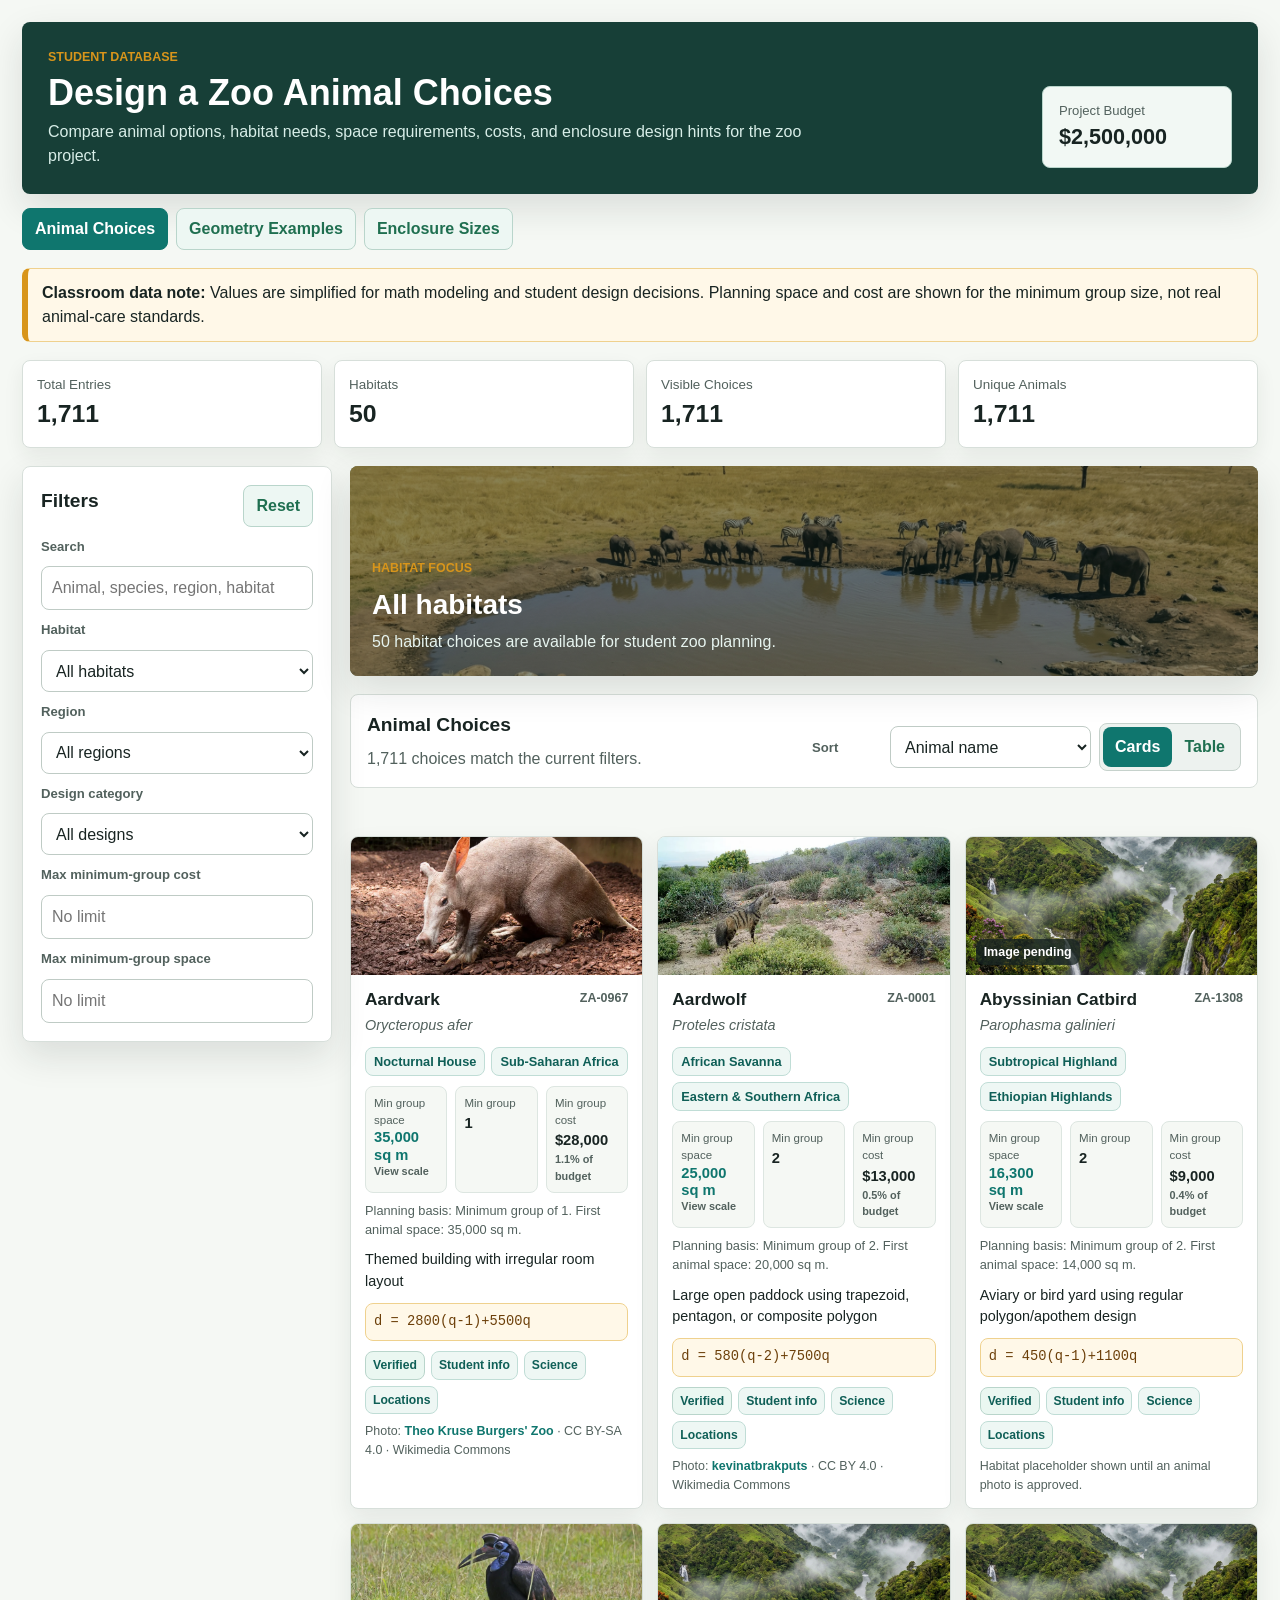
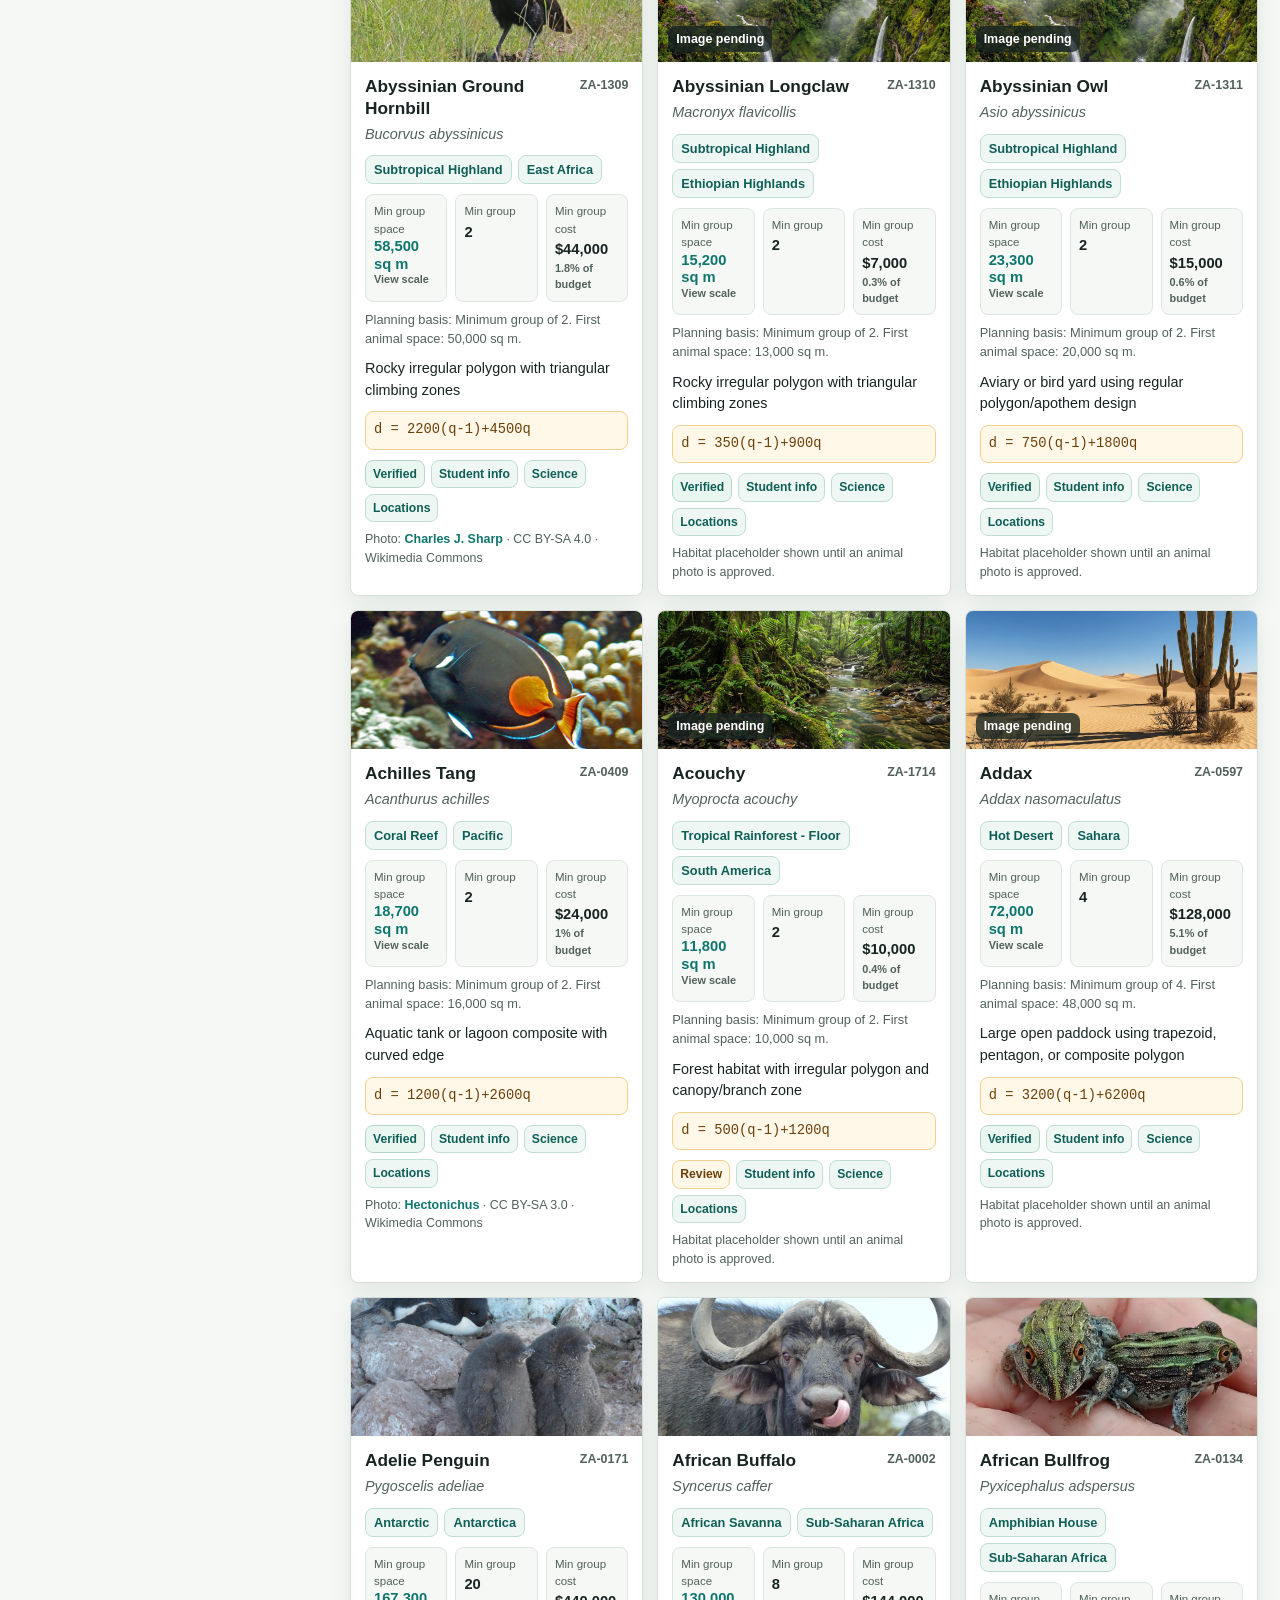
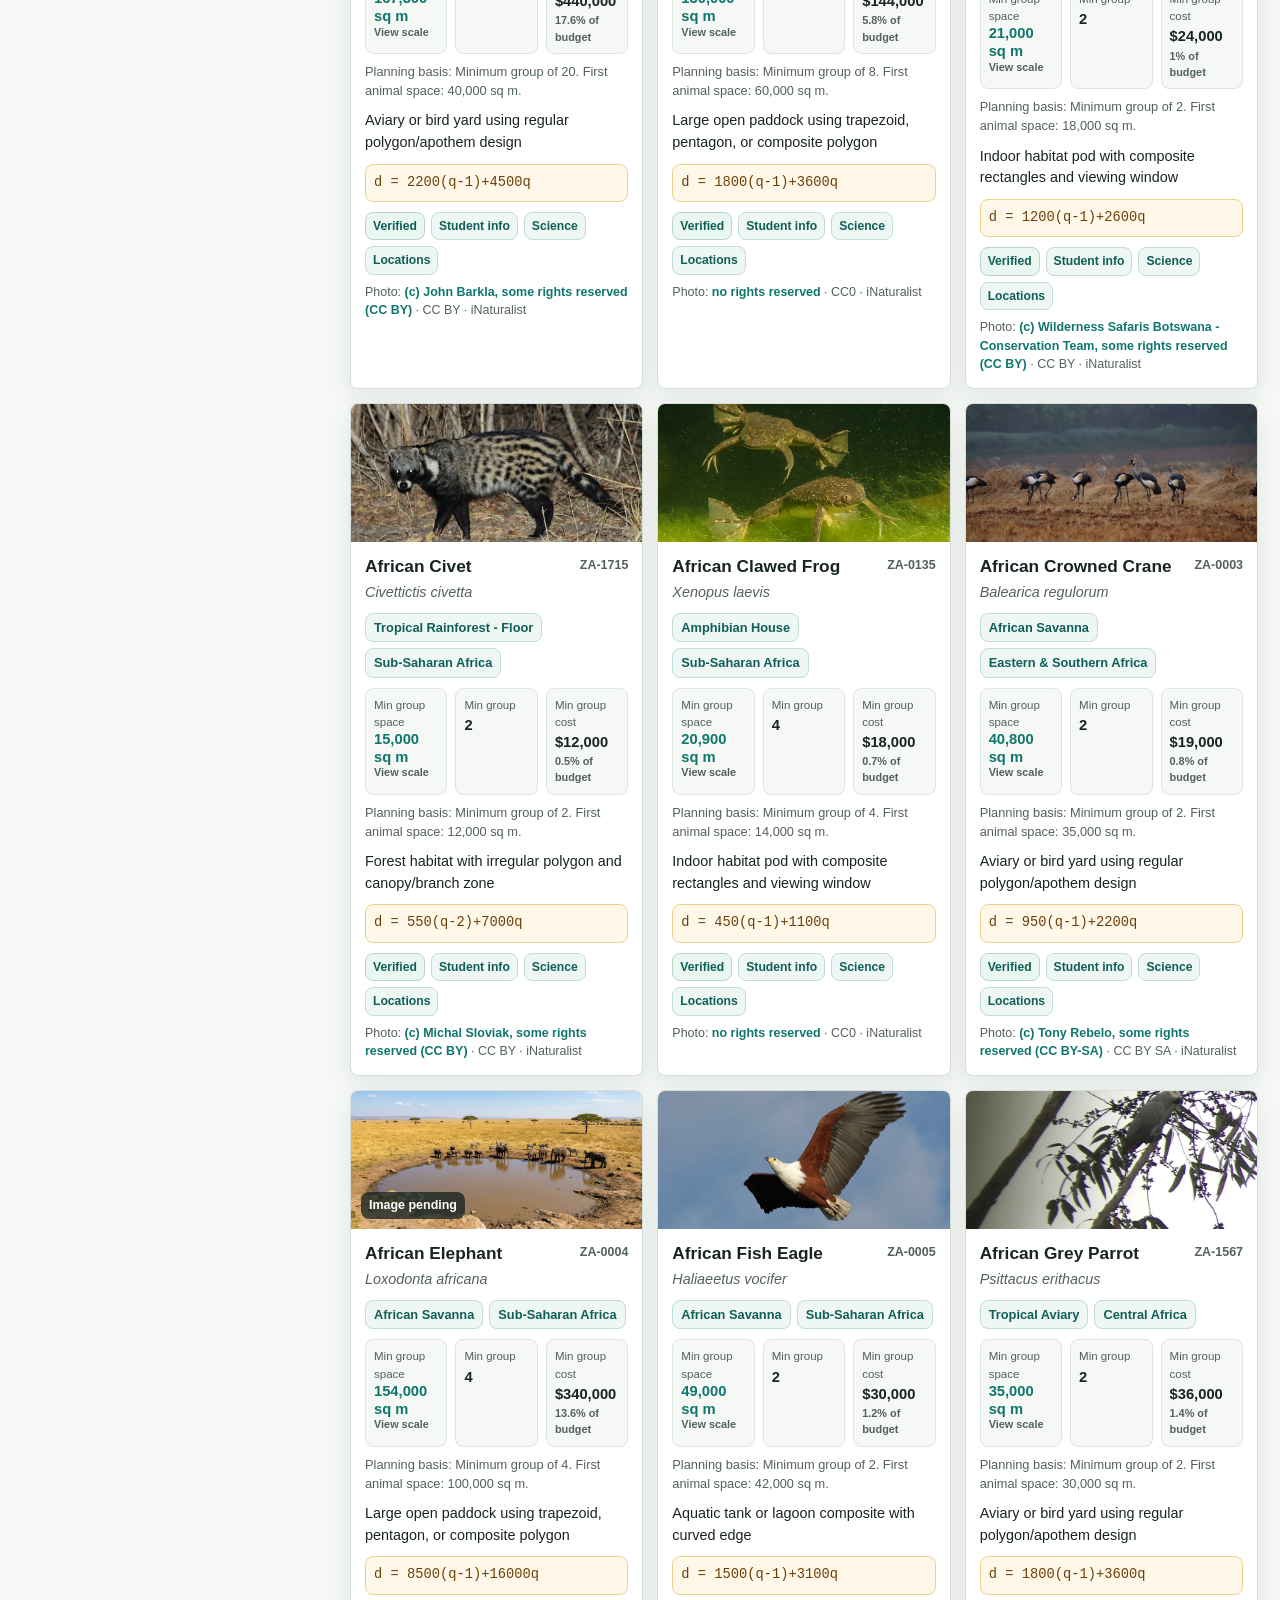
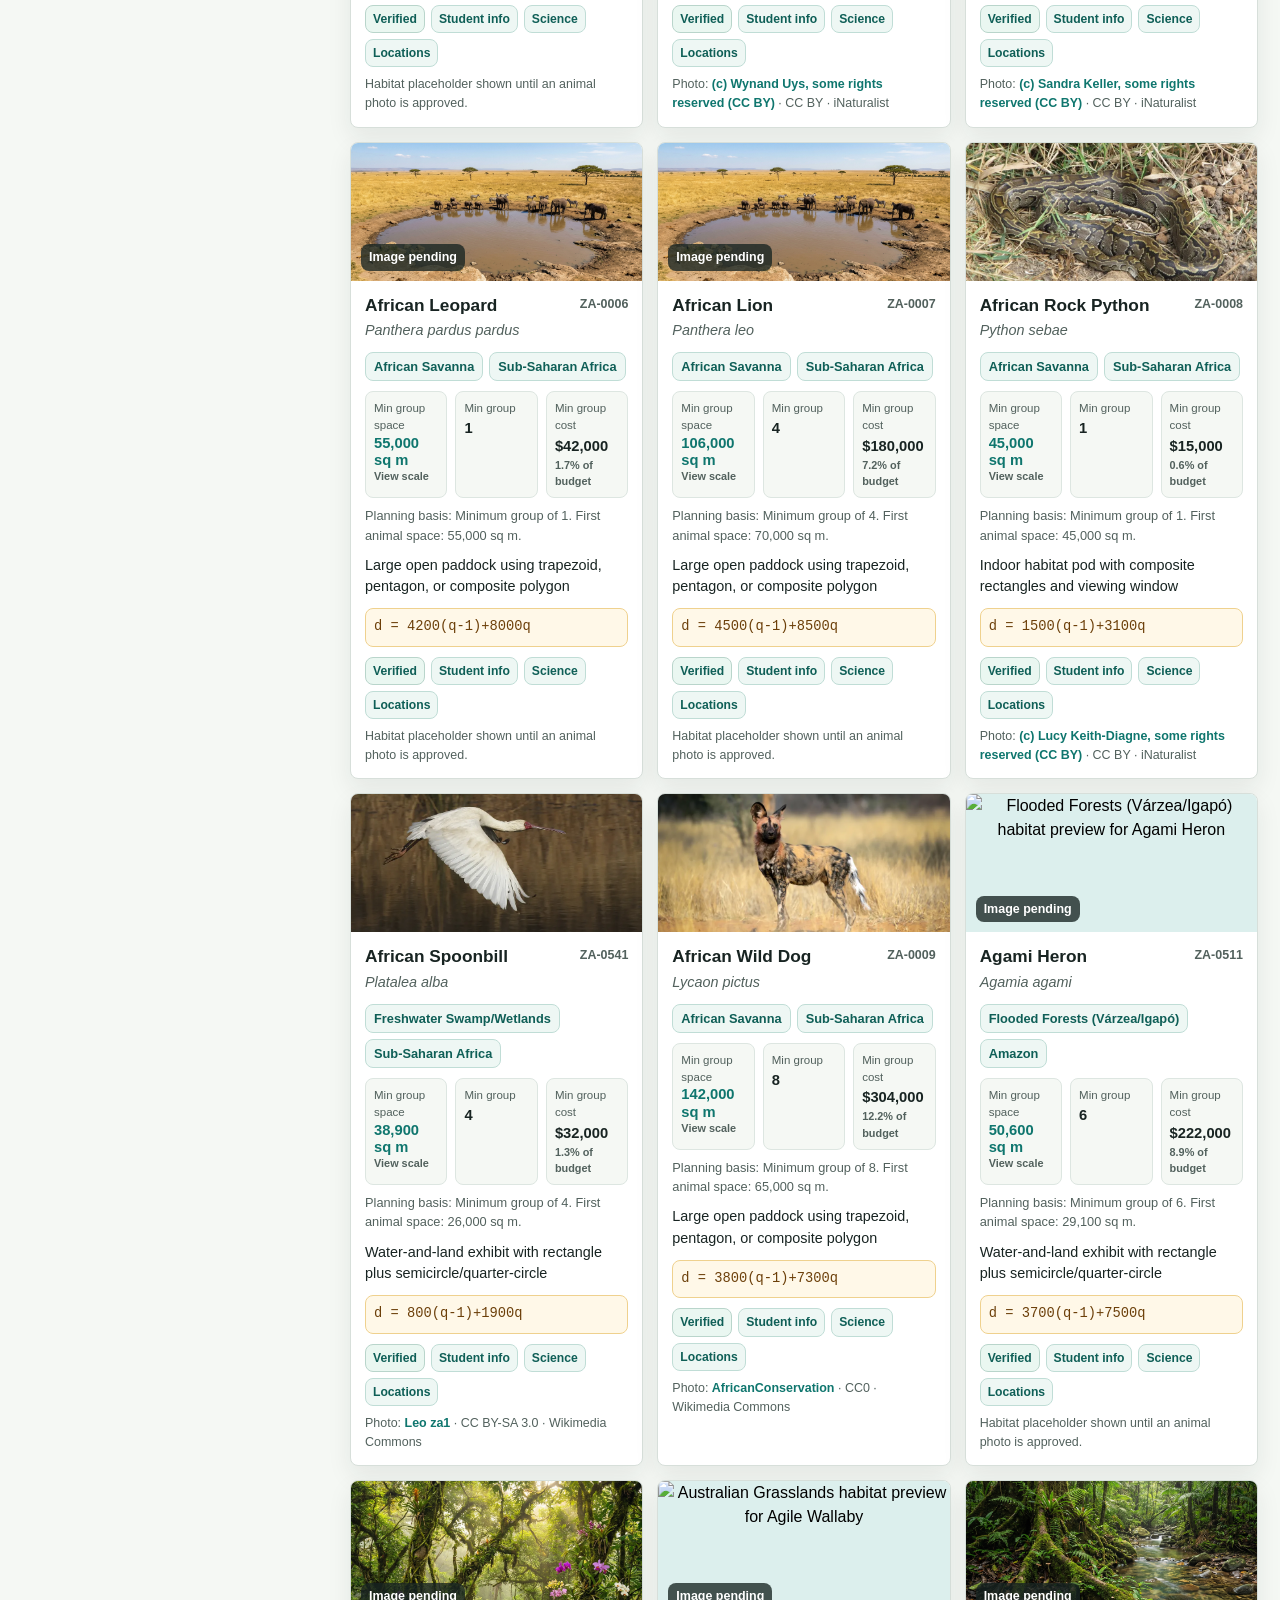
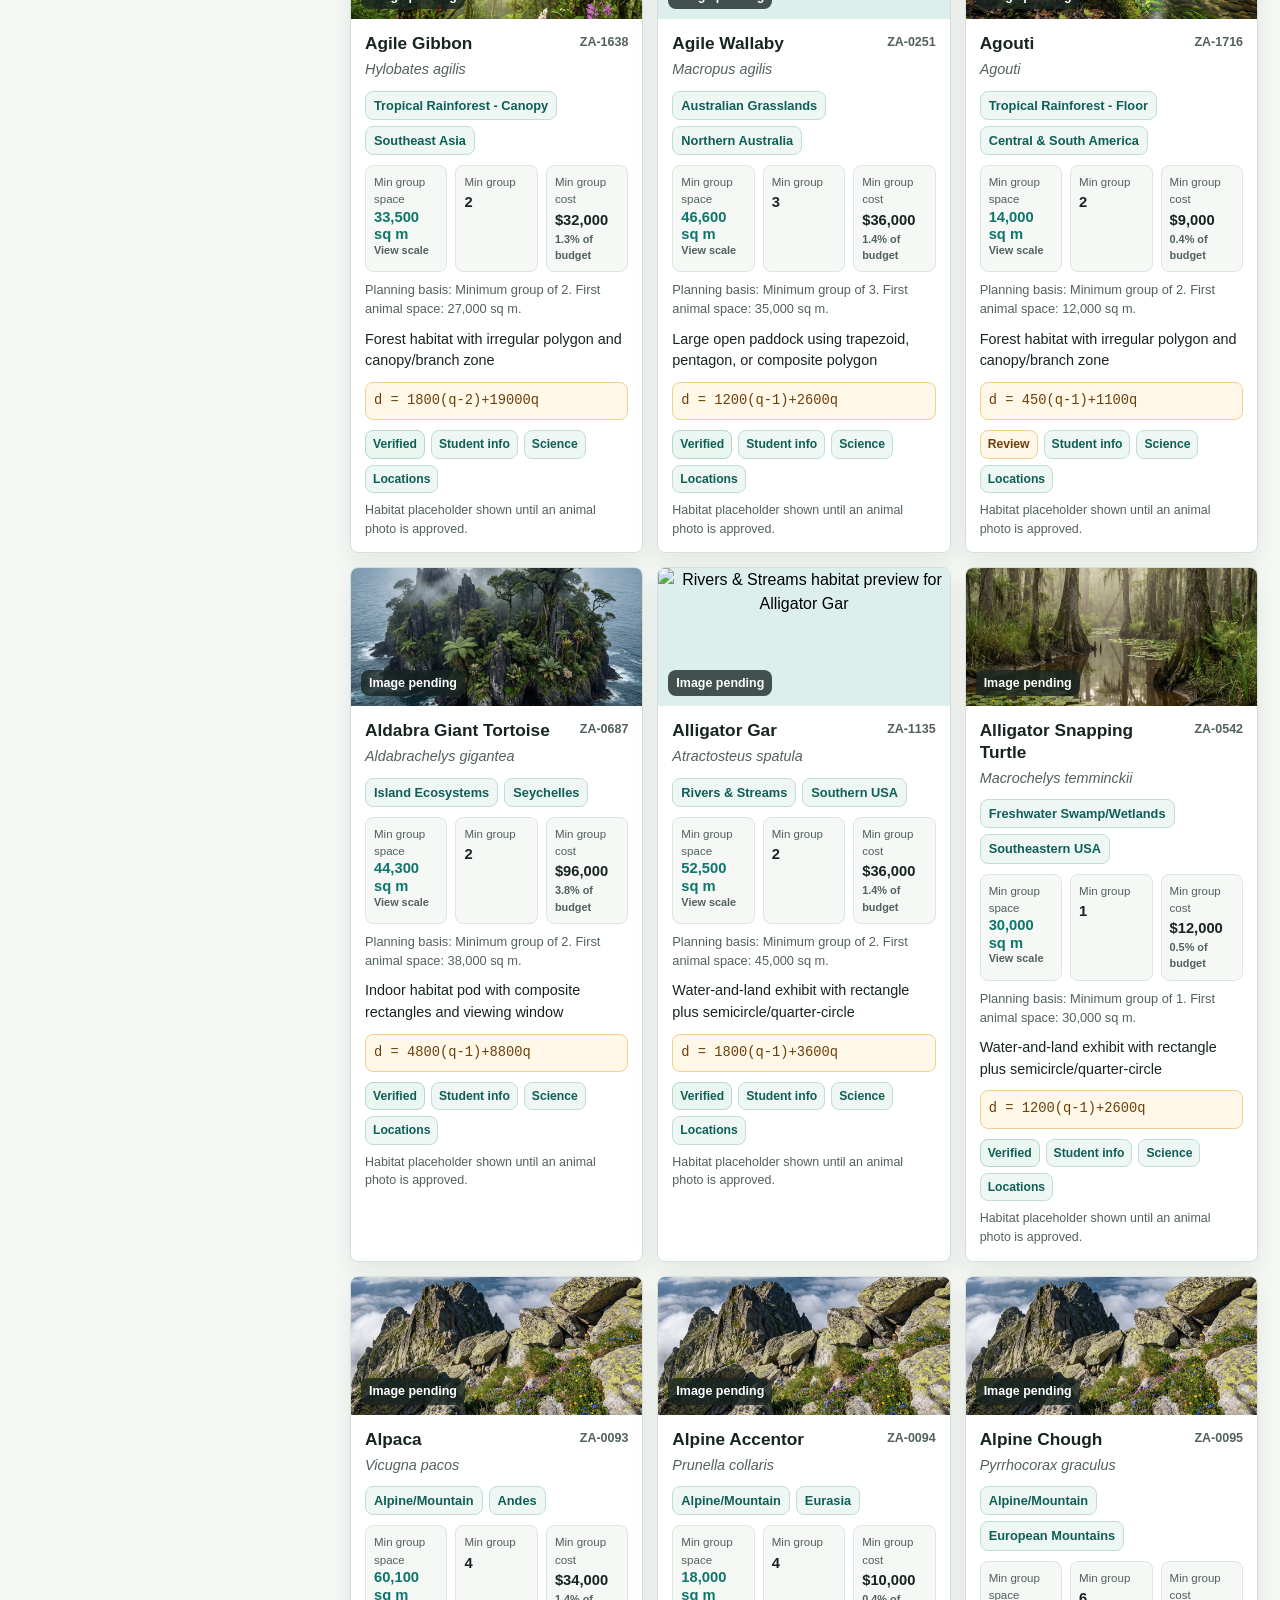
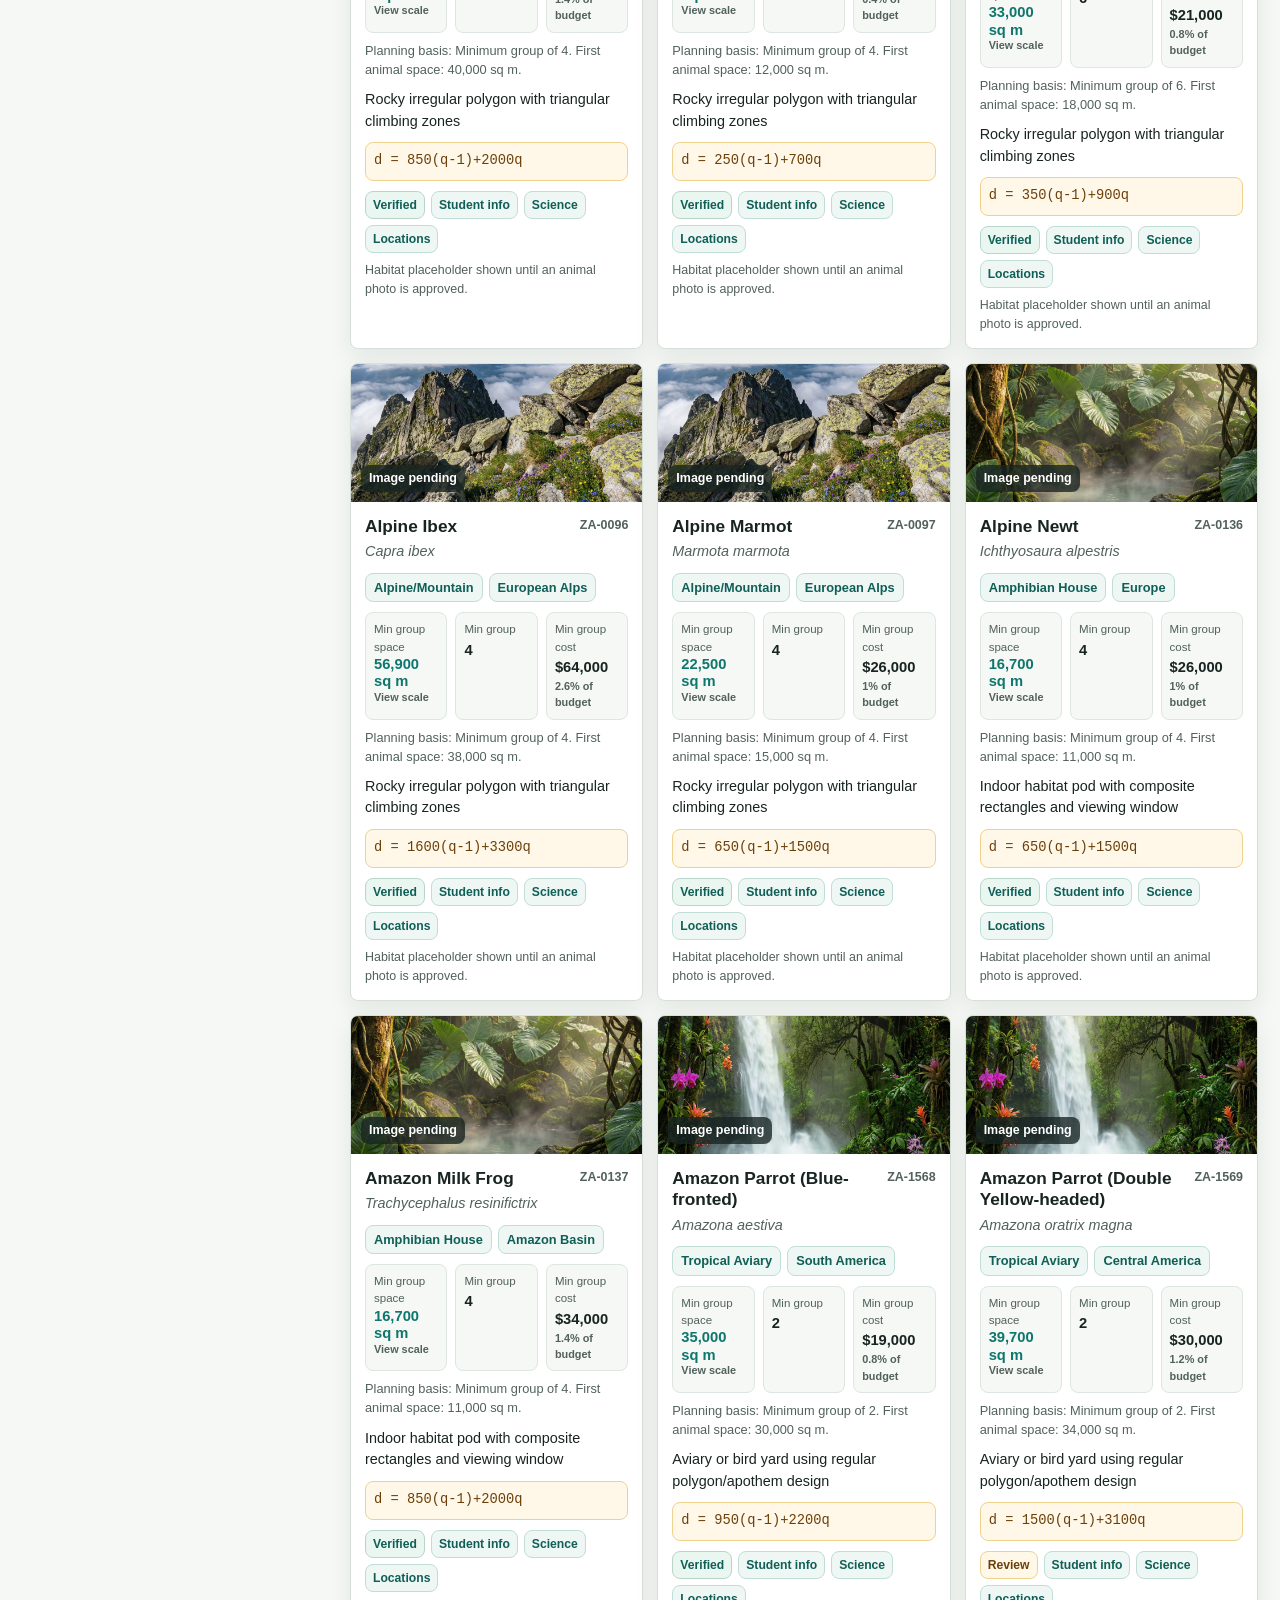
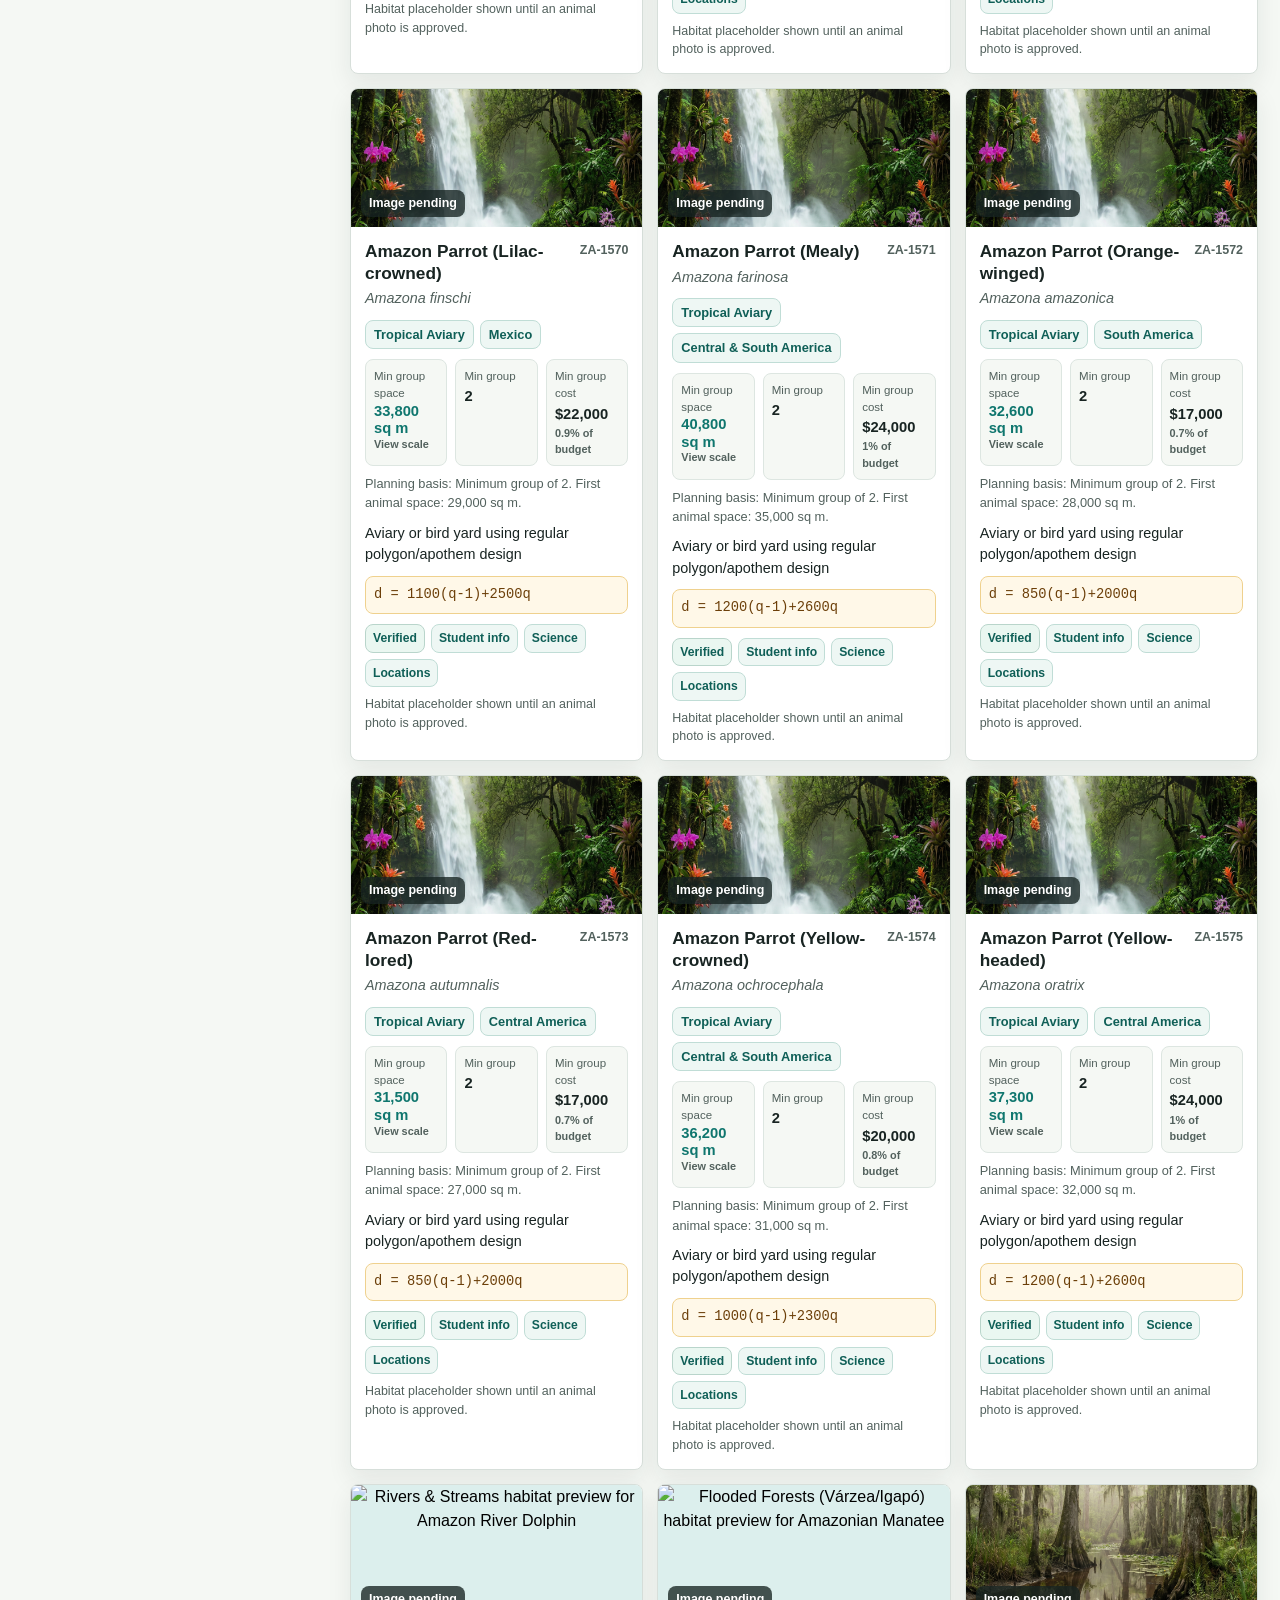
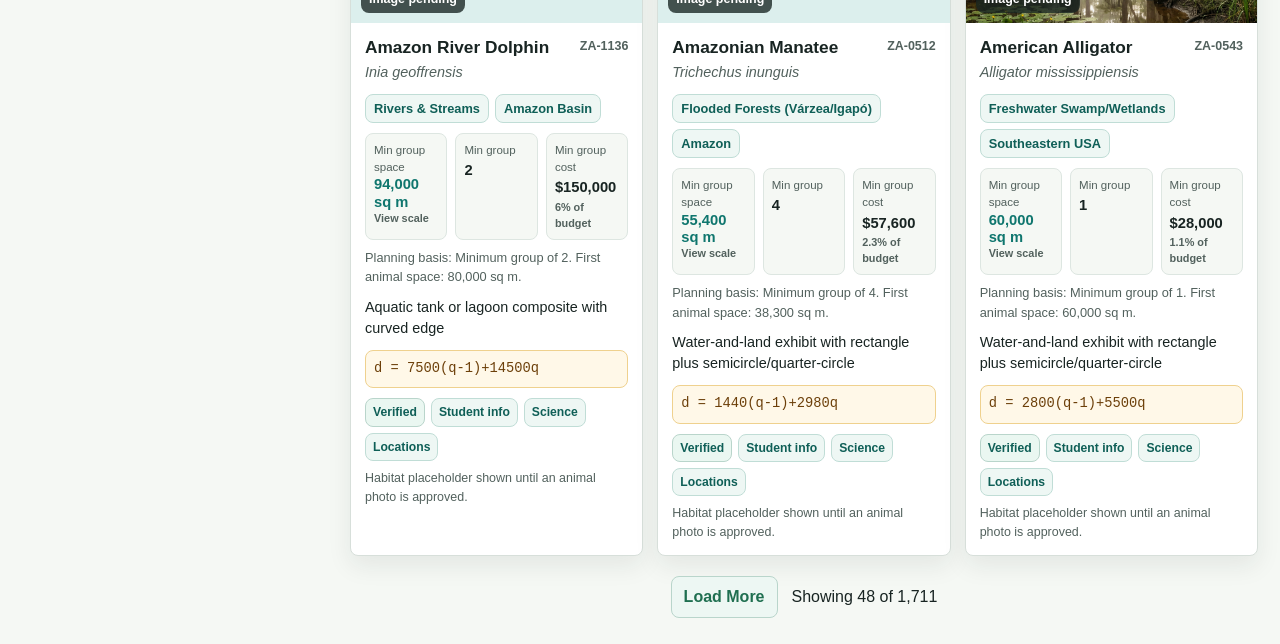
==== commit ec995846: "Add geometry gallery and enclosure size pages" ====
--- a/index.html
+++ b/index.html
@@ -25,6 +25,12 @@
           <strong>$2,500,000</strong>
         </div>
       </header>
+
+      <nav class="site-nav" aria-label="Student pages">
+        <a class="active" href="index.html">Animal Choices</a>
+        <a href="geometry.html">Geometry Examples</a>
+        <a href="enclosure-examples.html">Enclosure Sizes</a>
+      </nav>
 
       <section class="notice" aria-label="Classroom data note">
         <strong>Classroom data note:</strong>
--- a/styles.css
+++ b/styles.css
@@ -116,6 +116,40 @@
   border-radius: 8px;
 }
 
+.site-nav {
+  display: flex;
+  flex-wrap: wrap;
+  gap: 8px;
+  margin: 14px 0 18px;
+}
+
+.site-nav a,
+.nav-button {
+  display: inline-flex;
+  align-items: center;
+  min-height: 38px;
+  padding: 8px 12px;
+  color: var(--forest);
+  background: #edf7f3;
+  border: 1px solid #b9d5cb;
+  border-radius: 8px;
+  font-weight: 700;
+  text-decoration: none;
+}
+
+.site-nav a:hover,
+.site-nav a:focus-visible,
+.nav-button:hover,
+.nav-button:focus-visible {
+  text-decoration: underline;
+}
+
+.site-nav a.active {
+  color: #fff;
+  background: var(--teal);
+  border-color: var(--teal);
+}
+
 .metrics {
   display: grid;
   grid-template-columns: repeat(4, minmax(0, 1fr));
@@ -577,6 +611,223 @@
   text-decoration: underline;
 }
 
+.student-page {
+  max-width: 1320px;
+}
+
+.page-intro {
+  margin-bottom: 18px;
+  padding: 18px;
+  background: var(--surface);
+  border: 1px solid var(--line);
+  border-radius: 8px;
+  box-shadow: 0 10px 24px rgba(24, 36, 34, 0.08);
+}
+
+.page-intro p:last-child {
+  margin-bottom: 0;
+}
+
+.category-list,
+.resource-tools {
+  display: grid;
+  gap: 10px;
+  margin-bottom: 18px;
+}
+
+.category-list {
+  grid-template-columns: repeat(5, minmax(0, 1fr));
+}
+
+.category-link-card {
+  display: grid;
+  gap: 6px;
+  min-height: 154px;
+  padding: 14px;
+  color: var(--ink);
+  background: var(--surface);
+  border: 1px solid var(--line);
+  border-radius: 8px;
+  text-decoration: none;
+  box-shadow: 0 10px 24px rgba(24, 36, 34, 0.08);
+}
+
+.category-link-card:hover,
+.category-link-card:focus-visible {
+  border-color: var(--teal);
+}
+
+.category-link-card strong {
+  font-size: 1rem;
+  line-height: 1.2;
+}
+
+.category-link-card span {
+  color: var(--teal);
+  font-size: 0.82rem;
+  font-weight: 800;
+}
+
+.category-link-card p {
+  margin: 0;
+  color: var(--muted);
+  font-size: 0.84rem;
+}
+
+.resource-tools {
+  grid-template-columns: repeat(5, minmax(0, 1fr));
+  align-items: end;
+  padding: 14px;
+  background: #edf4f0;
+  border: 1px solid #cddbd3;
+  border-radius: 8px;
+}
+
+.resource-tools label {
+  align-self: center;
+  color: var(--muted);
+  font-size: 0.8rem;
+  font-weight: 700;
+}
+
+.resource-field {
+  display: grid;
+  gap: 6px;
+}
+
+.resource-tools input,
+.resource-tools select {
+  width: 100%;
+  min-height: 40px;
+  padding: 8px 10px;
+  background: #fff;
+  border: 1px solid #c8d6d1;
+  border-radius: 8px;
+}
+
+.resource-grid {
+  display: grid;
+  grid-template-columns: repeat(4, minmax(0, 1fr));
+  gap: 14px;
+}
+
+.resource-card {
+  overflow: hidden;
+  background: var(--surface);
+  border: 1px solid var(--line);
+  border-radius: 8px;
+  box-shadow: 0 10px 24px rgba(24, 36, 34, 0.08);
+}
+
+.resource-image-link {
+  display: block;
+  height: 190px;
+  background: var(--sky);
+}
+
+.resource-image-link img {
+  display: block;
+  width: 100%;
+  height: 100%;
+  object-fit: cover;
+}
+
+.resource-card-body {
+  display: grid;
+  gap: 8px;
+  padding: 14px;
+}
+
+.resource-card-body h3 {
+  margin: 0;
+  font-size: 1.02rem;
+  line-height: 1.25;
+}
+
+.resource-card-body p {
+  margin: 0;
+  color: var(--muted);
+  font-size: 0.88rem;
+}
+
+.resource-meta,
+.resource-actions {
+  display: flex;
+  flex-wrap: wrap;
+  gap: 6px;
+}
+
+.resource-meta span {
+  display: inline-flex;
+  align-items: center;
+  min-height: 26px;
+  padding: 4px 7px;
+  color: #0f5f57;
+  background: #eef7f4;
+  border: 1px solid #c0ddd6;
+  border-radius: 8px;
+  font-size: 0.74rem;
+  font-weight: 700;
+}
+
+.dimension-grid {
+  display: grid;
+  grid-template-columns: repeat(3, minmax(0, 1fr));
+  gap: 14px;
+}
+
+.dimension-card {
+  display: grid;
+  gap: 10px;
+  padding: 14px;
+  background: var(--surface);
+  border: 1px solid var(--line);
+  border-radius: 8px;
+  box-shadow: 0 10px 24px rgba(24, 36, 34, 0.08);
+}
+
+.dimension-head {
+  display: flex;
+  justify-content: space-between;
+  gap: 10px;
+}
+
+.dimension-head h3 {
+  margin: 0;
+  font-size: 1.1rem;
+  line-height: 1.25;
+}
+
+.dimension-stats {
+  grid-template-columns: repeat(3, minmax(0, 1fr));
+  margin: 0;
+}
+
+.dimension-options {
+  display: grid;
+  grid-template-columns: repeat(3, minmax(0, 1fr));
+  gap: 8px;
+}
+
+.dimension-options div {
+  padding: 10px;
+  background: #f5f8f4;
+  border: 1px solid #dde6e1;
+  border-radius: 8px;
+}
+
+.dimension-options span {
+  display: block;
+  color: var(--muted);
+  font-size: 0.76rem;
+  font-weight: 700;
+}
+
+.dimension-options strong {
+  display: block;
+  font-size: 0.92rem;
+}
+
 .table-panel {
   background: var(--surface);
   border: 1px solid var(--line);
@@ -843,6 +1094,16 @@
   .card-grid {
     grid-template-columns: repeat(2, minmax(0, 1fr));
   }
+
+  .category-list,
+  .resource-grid {
+    grid-template-columns: repeat(3, minmax(0, 1fr));
+  }
+
+  .resource-tools,
+  .dimension-grid {
+    grid-template-columns: repeat(2, minmax(0, 1fr));
+  }
 }
 
 @media (max-width: 760px) {
@@ -887,6 +1148,20 @@
     flex: 1;
   }
 
+  .site-nav,
+  .site-nav a {
+    width: 100%;
+  }
+
+  .category-list,
+  .resource-tools,
+  .resource-grid,
+  .dimension-grid,
+  .dimension-options,
+  .dimension-stats {
+    grid-template-columns: 1fr;
+  }
+
   .modal {
     padding: 12px;
   }
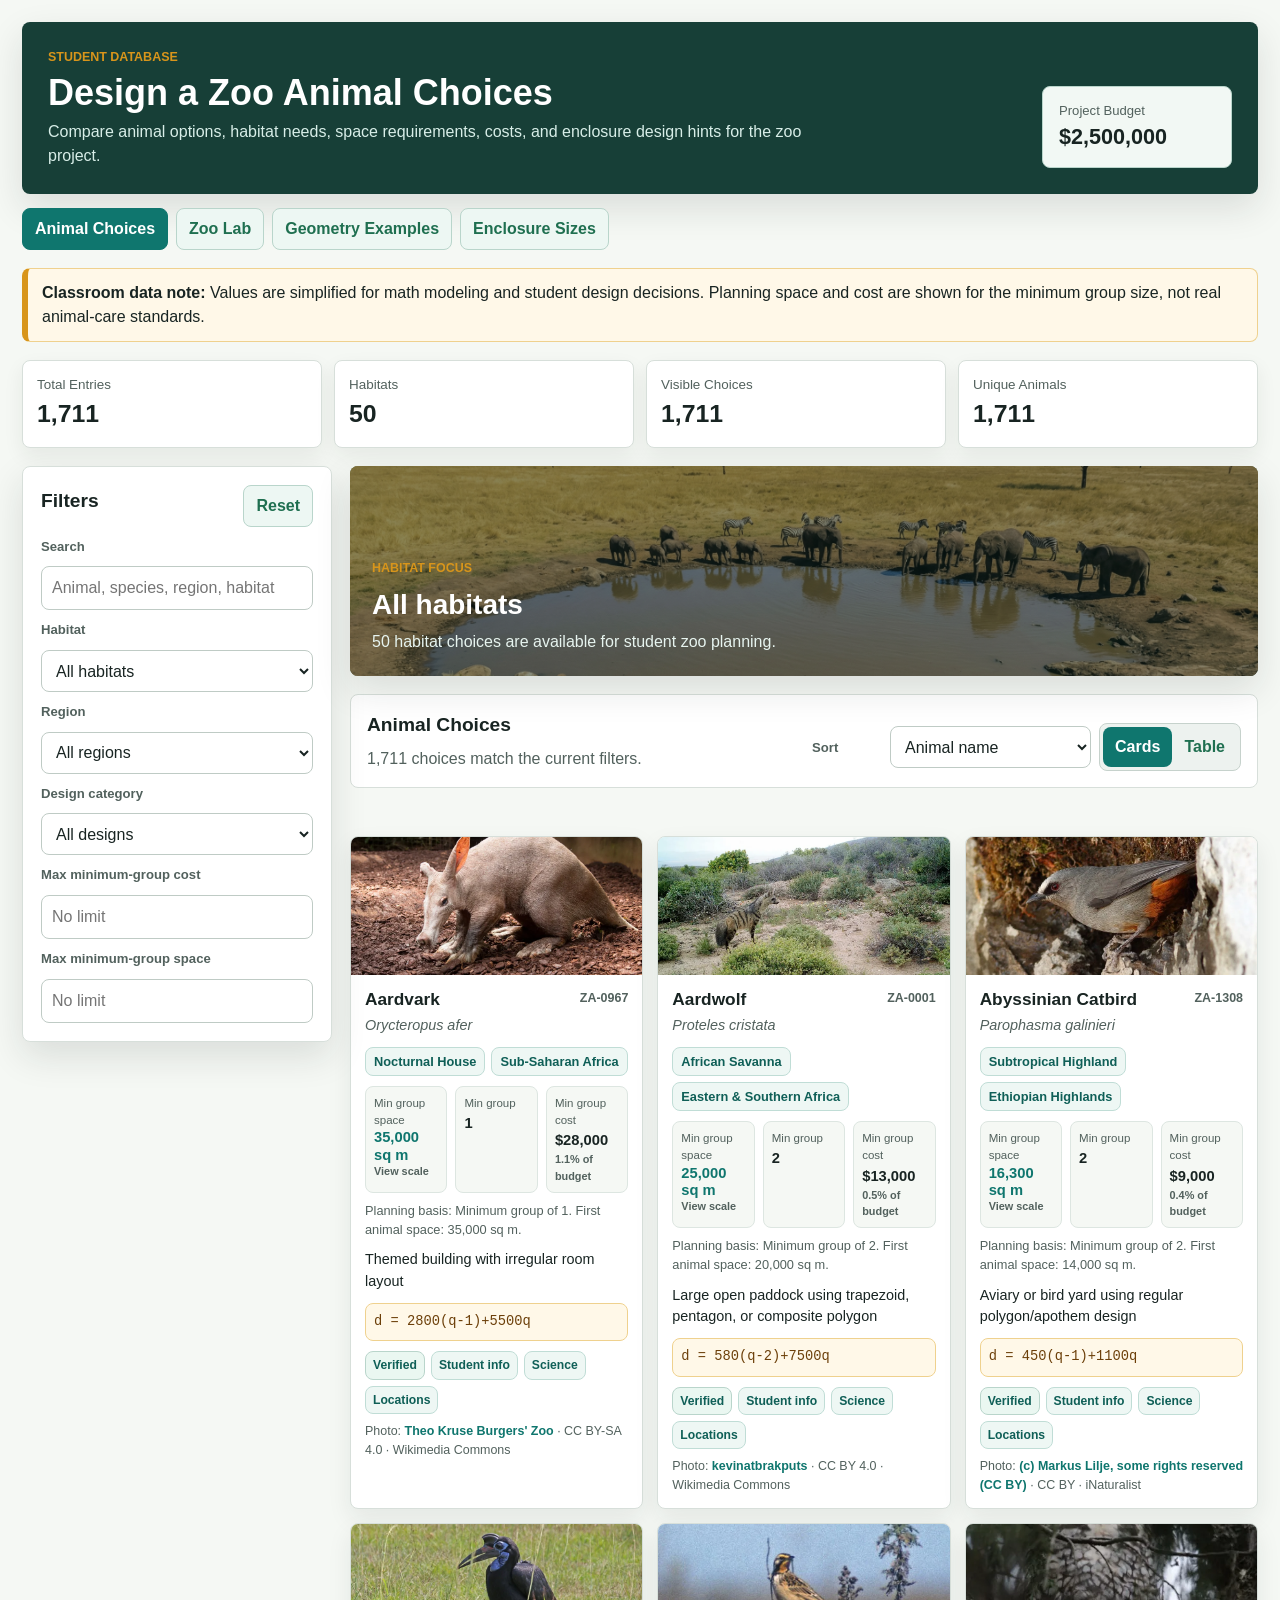
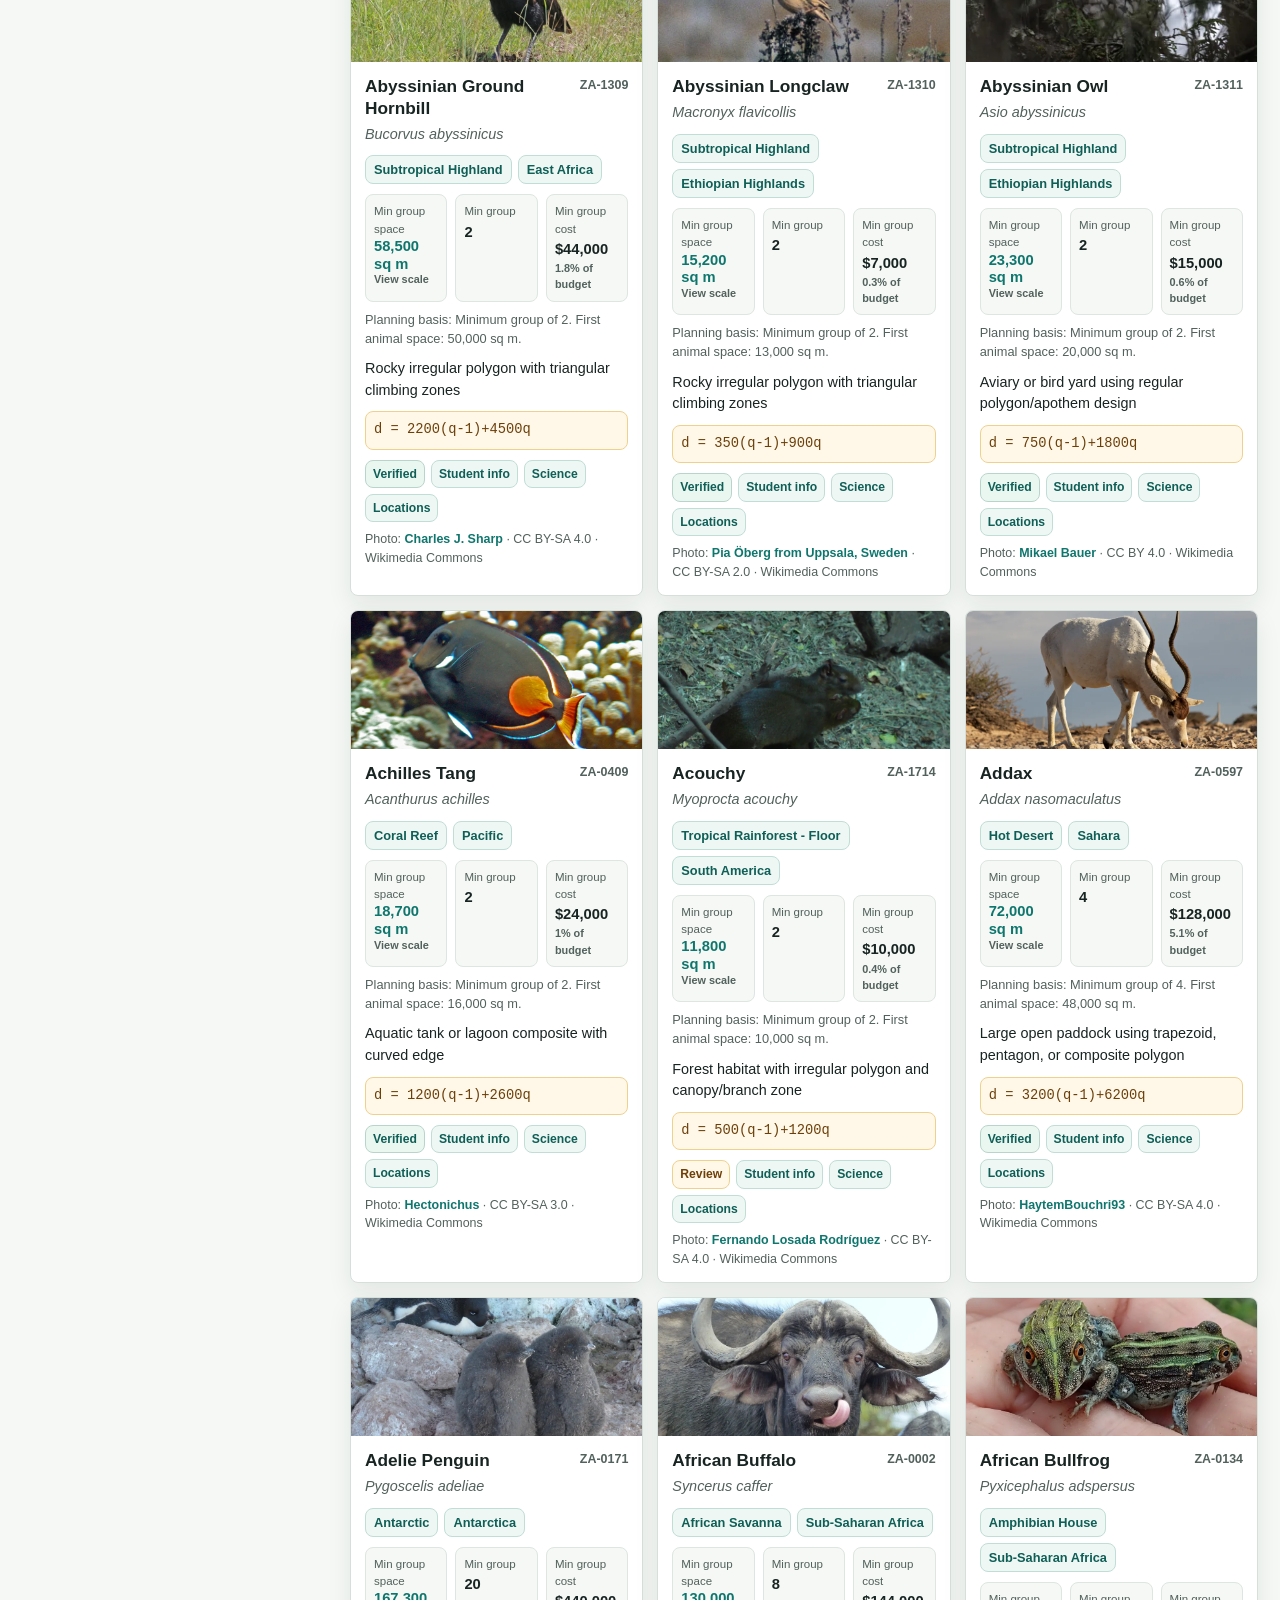
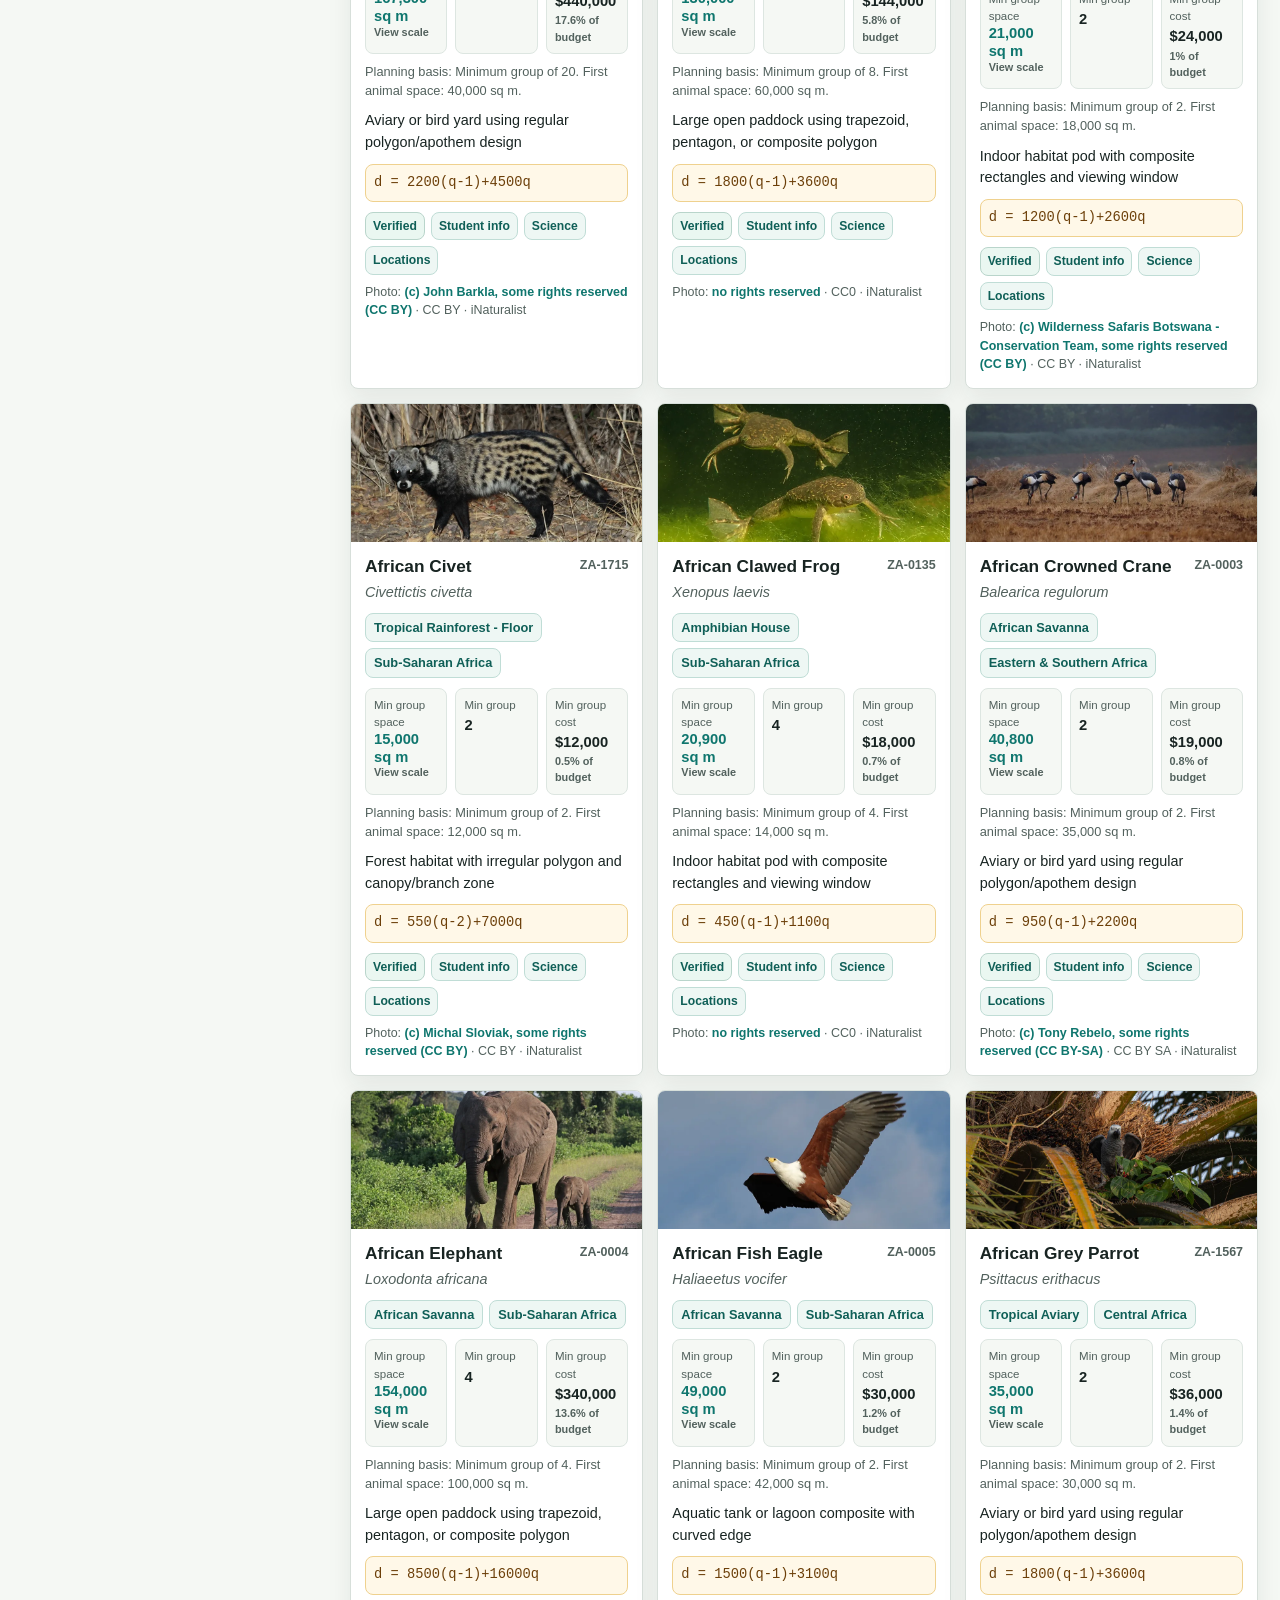
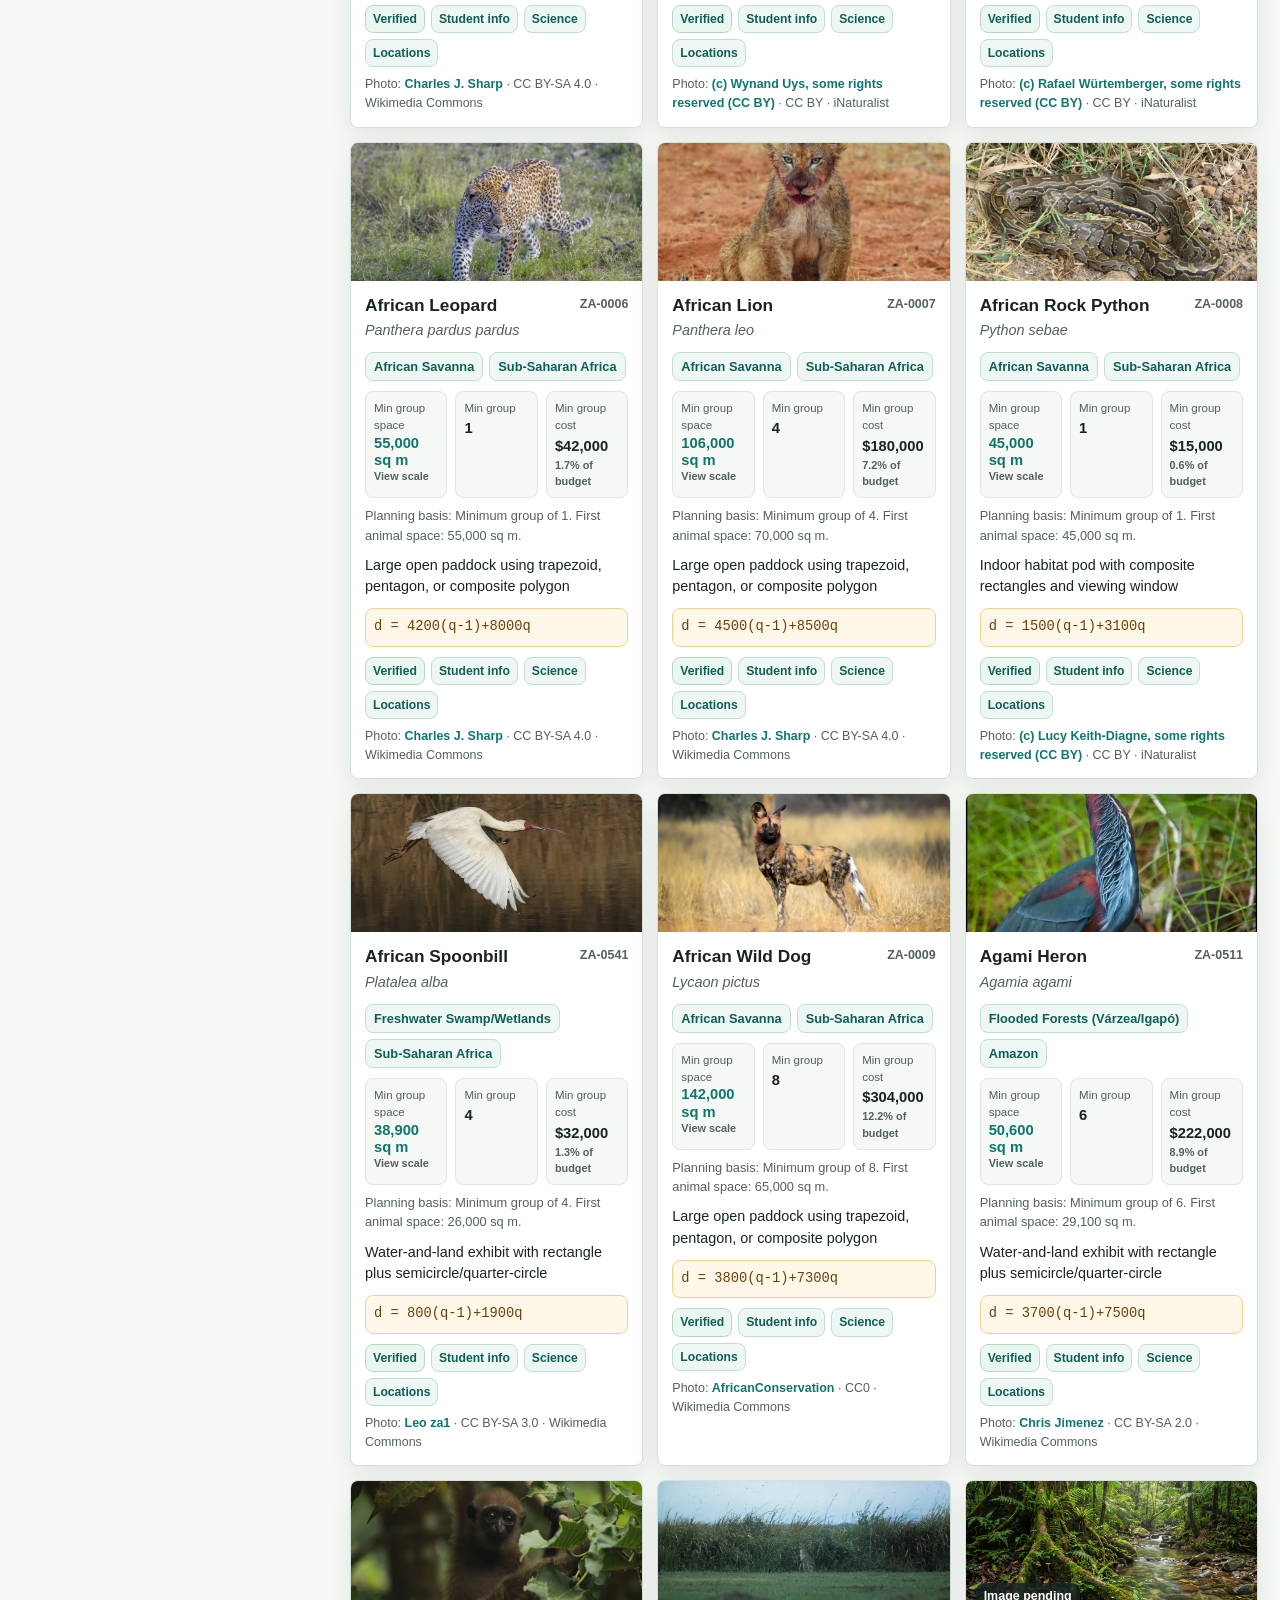
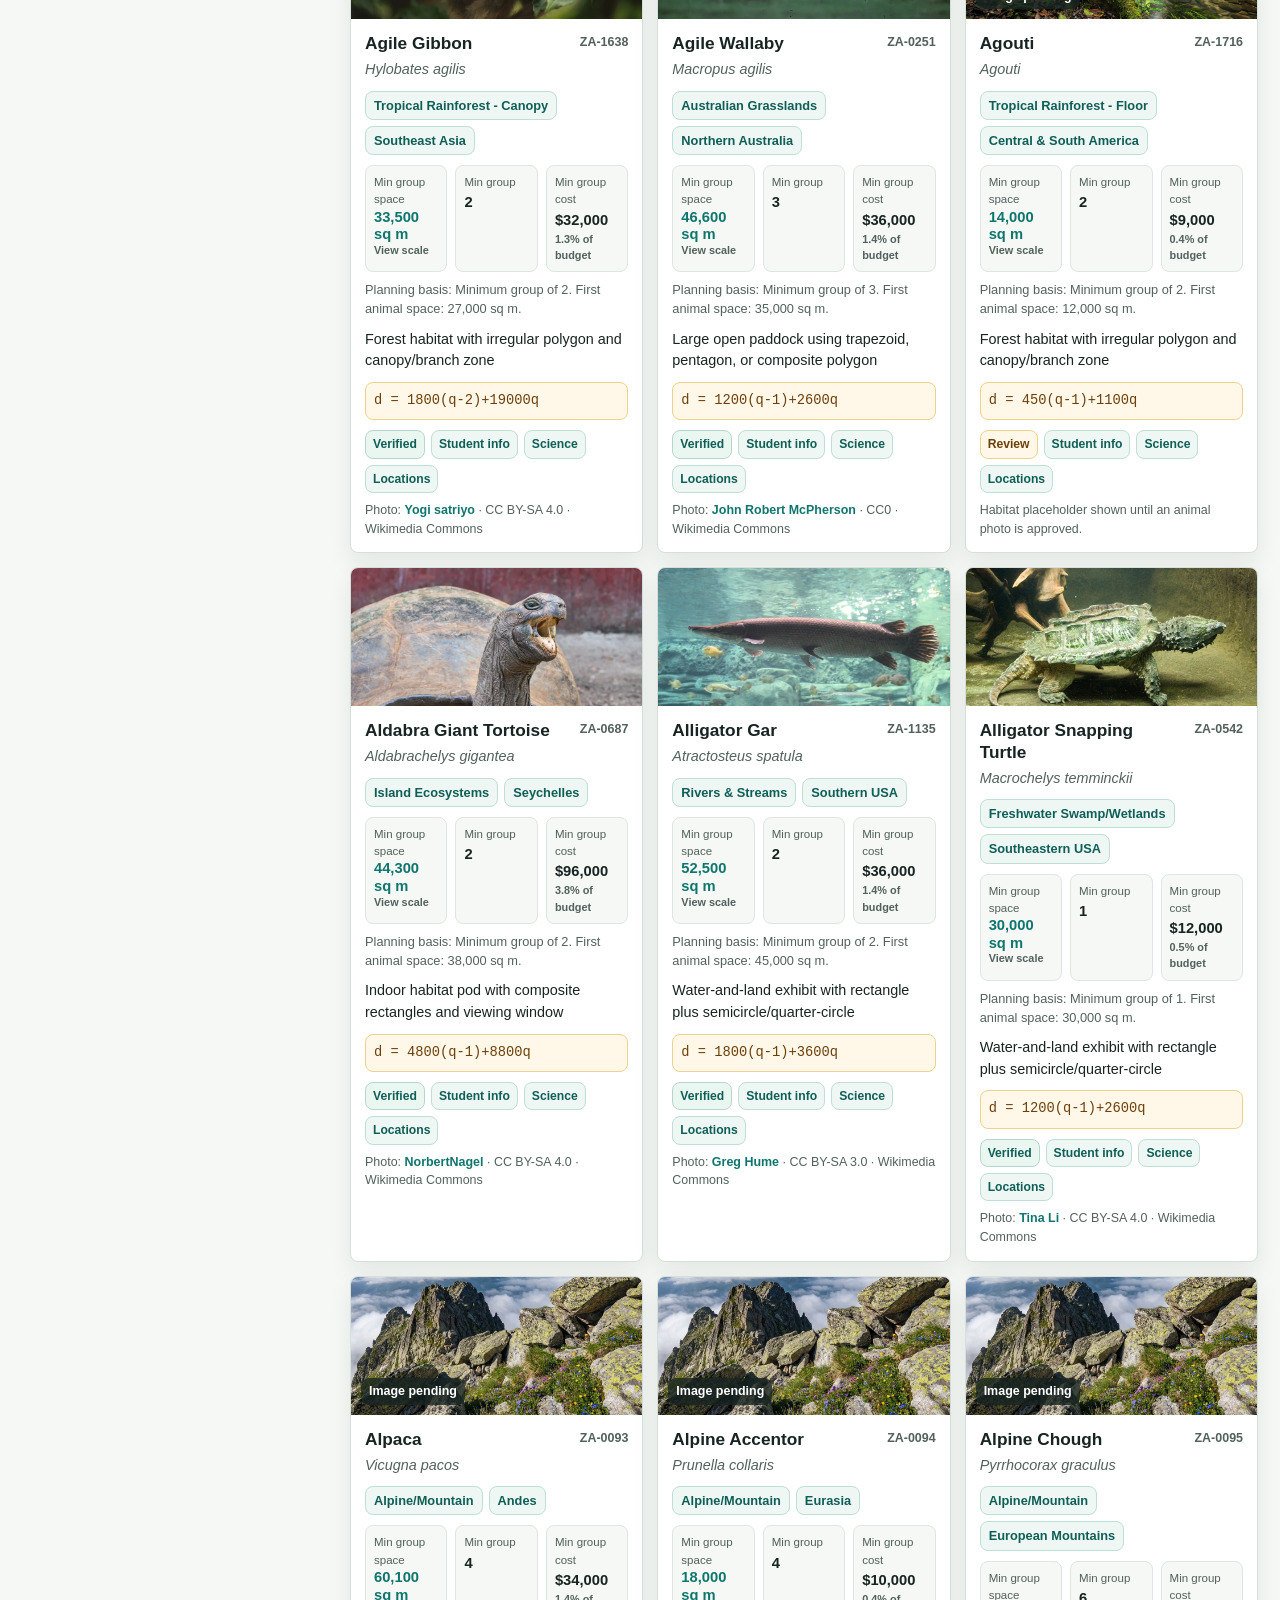
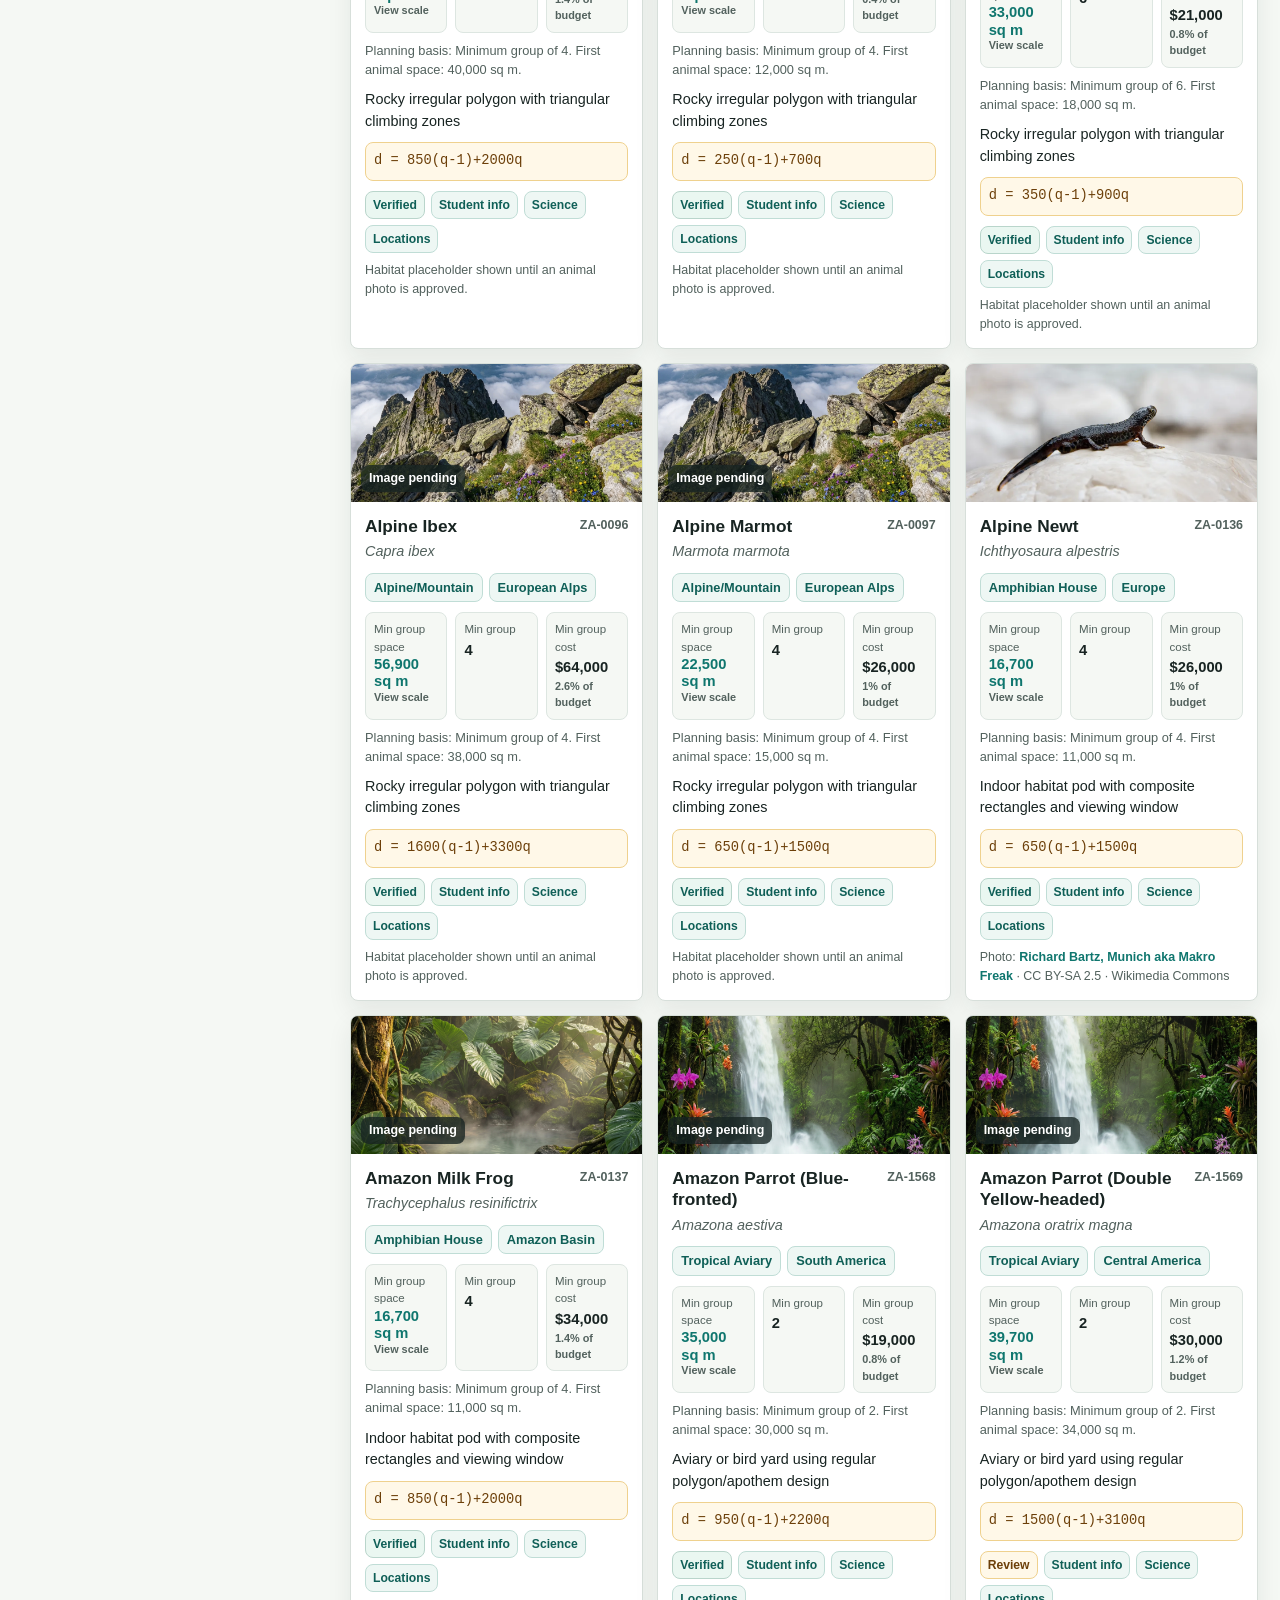
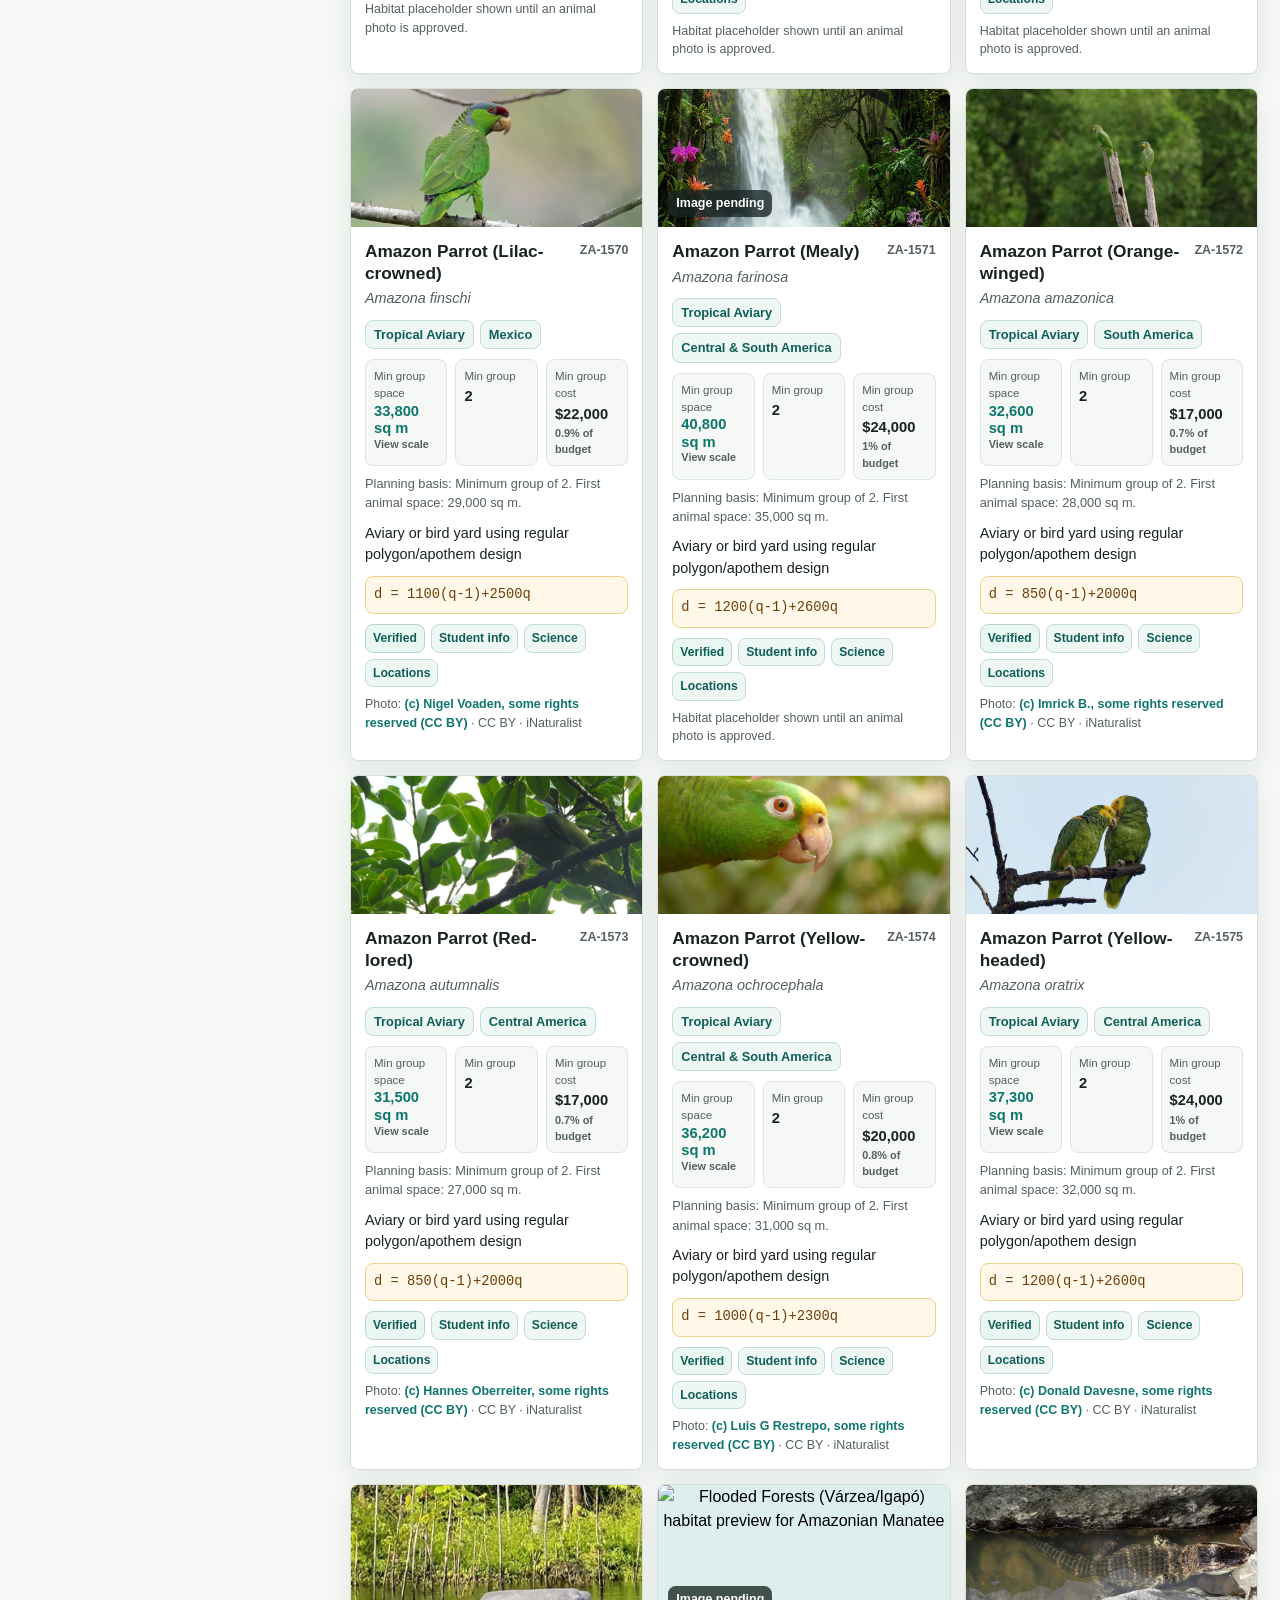
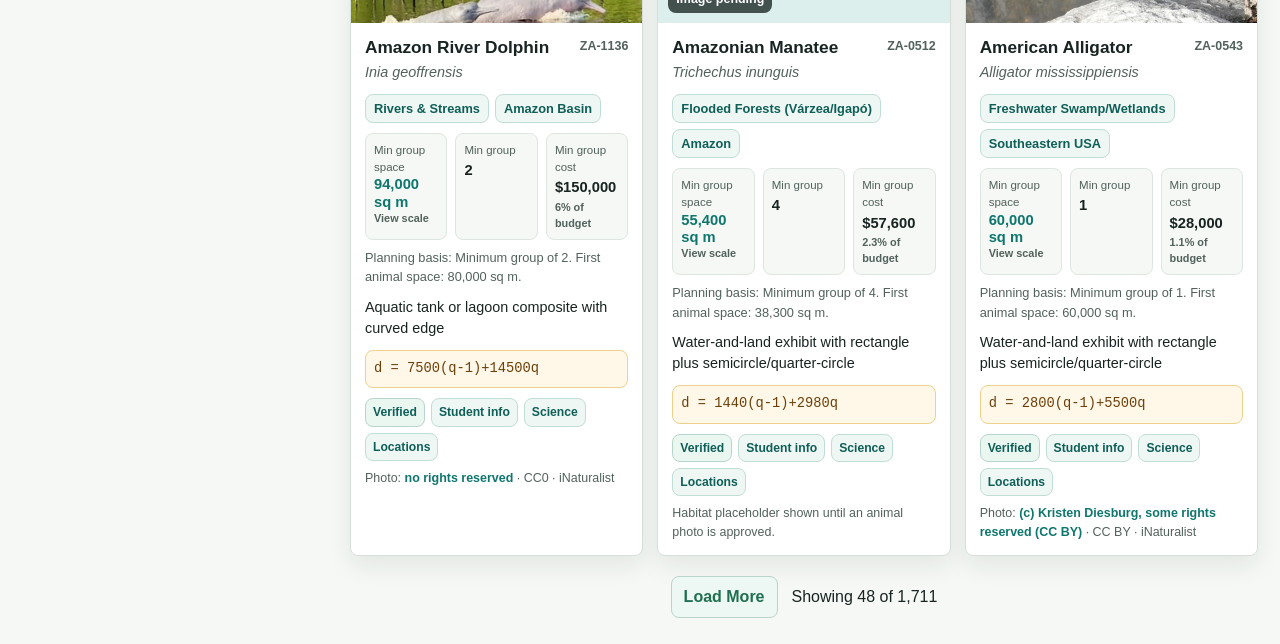
==== commit a67db1fb: "Add Zoo Lab student tools" ====
--- a/index.html
+++ b/index.html
@@ -28,6 +28,7 @@
 
       <nav class="site-nav" aria-label="Student pages">
         <a class="active" href="index.html">Animal Choices</a>
+        <a href="tools.html">Zoo Lab</a>
         <a href="geometry.html">Geometry Examples</a>
         <a href="enclosure-examples.html">Enclosure Sizes</a>
       </nav>
--- a/styles.css
+++ b/styles.css
@@ -1077,6 +1077,284 @@
   color: var(--muted);
 }
 
+.sr-only {
+  position: absolute;
+  width: 1px;
+  height: 1px;
+  padding: 0;
+  overflow: hidden;
+  clip: rect(0, 0, 0, 0);
+  white-space: nowrap;
+  border: 0;
+}
+
+.lab-tabs {
+  display: flex;
+  flex-wrap: wrap;
+  gap: 8px;
+  margin: 18px 0;
+  padding: 4px;
+  background: #e7f1ed;
+  border: 1px solid #c7d7d0;
+  border-radius: 8px;
+}
+
+.lab-tabs button,
+.primary-button,
+.icon-button {
+  min-height: 40px;
+  padding: 8px 12px;
+  border-radius: 8px;
+  font-weight: 700;
+}
+
+.lab-tabs button {
+  flex: 1 1 180px;
+  color: var(--forest);
+  background: transparent;
+  border: 0;
+}
+
+.lab-tabs button.active {
+  color: #fff;
+  background: var(--teal);
+}
+
+.primary-button {
+  color: #fff;
+  background: var(--teal);
+  border: 1px solid var(--teal);
+}
+
+.icon-button {
+  min-width: 38px;
+  color: #6c3f09;
+  background: #fff8e8;
+  border: 1px solid #efd18e;
+}
+
+.tool-panel {
+  display: grid;
+  gap: 16px;
+}
+
+.tool-panel-head {
+  display: flex;
+  justify-content: space-between;
+  gap: 14px;
+  align-items: end;
+  padding: 16px;
+  background: var(--surface);
+  border: 1px solid var(--line);
+  border-radius: 8px;
+}
+
+.tool-panel-head h2,
+.tool-panel-head p {
+  margin-bottom: 0;
+}
+
+.tool-grid {
+  display: grid;
+  gap: 16px;
+}
+
+.tool-grid.two-column {
+  grid-template-columns: minmax(320px, 0.95fr) minmax(0, 1.05fr);
+}
+
+.tool-card {
+  min-width: 0;
+  padding: 16px;
+  background: var(--surface);
+  border: 1px solid var(--line);
+  border-radius: 8px;
+  box-shadow: 0 8px 20px rgba(24, 36, 34, 0.07);
+}
+
+.tool-card h3 {
+  margin-top: 0;
+  margin-bottom: 10px;
+  font-size: 1rem;
+}
+
+.field-grid {
+  display: grid;
+  gap: 12px;
+  margin-bottom: 12px;
+}
+
+.field-grid.two-column {
+  grid-template-columns: repeat(2, minmax(0, 1fr));
+}
+
+.field-grid.three-column {
+  grid-template-columns: repeat(3, minmax(0, 1fr));
+}
+
+.quick-actions,
+.editable-list-head {
+  display: flex;
+  flex-wrap: wrap;
+  gap: 8px;
+  align-items: center;
+  margin: 12px 0;
+}
+
+.editable-list-head {
+  justify-content: space-between;
+}
+
+.editable-list-head h3 {
+  margin-bottom: 0;
+}
+
+.compact-table table,
+.lab-data-table {
+  width: 100%;
+}
+
+.compact-table input,
+.quantity-input {
+  min-width: 88px;
+}
+
+.quantity-input {
+  width: 92px;
+}
+
+.summary-box {
+  min-height: 58px;
+  margin-bottom: 12px;
+  padding: 10px;
+  background: #f5f8f4;
+  border: 1px solid #dde6e1;
+  border-radius: 8px;
+}
+
+.summary-textarea {
+  width: 100%;
+  min-height: 170px;
+  margin-top: 12px;
+  padding: 10px;
+  color: var(--ink);
+  background: #fbfdfb;
+  border: 1px solid #bfcbc5;
+  border-radius: 8px;
+  resize: vertical;
+}
+
+.chart-list {
+  display: grid;
+  gap: 10px;
+}
+
+.chart-row {
+  display: grid;
+  gap: 5px;
+}
+
+.chart-label {
+  display: flex;
+  flex-wrap: wrap;
+  justify-content: space-between;
+  gap: 8px;
+}
+
+.chart-label span {
+  color: var(--muted);
+  font-size: 0.82rem;
+}
+
+.bar-track {
+  height: 14px;
+  overflow: hidden;
+  background: #e7eee9;
+  border: 1px solid #d6e1dc;
+  border-radius: 999px;
+}
+
+.bar-track span {
+  display: block;
+  height: 100%;
+  background: var(--teal);
+  border-radius: inherit;
+}
+
+.kpi-grid {
+  display: grid;
+  grid-template-columns: repeat(2, minmax(0, 1fr));
+  gap: 10px;
+  margin-bottom: 12px;
+}
+
+.kpi-grid.four-column {
+  grid-template-columns: repeat(4, minmax(0, 1fr));
+}
+
+.kpi-grid div {
+  padding: 10px;
+  background: #f5f8f4;
+  border: 1px solid #dde6e1;
+  border-radius: 8px;
+}
+
+.kpi-grid span {
+  display: block;
+  color: var(--muted);
+  font-size: 0.76rem;
+  font-weight: 700;
+}
+
+.kpi-grid strong {
+  display: block;
+  font-size: 1rem;
+}
+
+.animal-search-results {
+  display: grid;
+  grid-template-columns: repeat(2, minmax(0, 1fr));
+  gap: 10px;
+}
+
+.search-result-card {
+  display: grid;
+  grid-template-columns: 72px minmax(0, 1fr) auto;
+  gap: 10px;
+  align-items: center;
+  padding: 8px;
+  background: #f5f8f4;
+  border: 1px solid #dde6e1;
+  border-radius: 8px;
+}
+
+.search-result-card img {
+  width: 72px;
+  height: 54px;
+  object-fit: cover;
+  background: var(--sky);
+  border-radius: 6px;
+}
+
+.search-result-card span {
+  display: block;
+  color: var(--muted);
+  font-size: 0.78rem;
+}
+
+.warning-row {
+  background: #fff8e8;
+}
+
+.danger-text {
+  color: #9a3412;
+  font-weight: 700;
+}
+
+.shape-fields {
+  margin-top: 10px;
+}
+
 @media (max-width: 1120px) {
   .workspace {
     grid-template-columns: 1fr;
@@ -1101,7 +1379,13 @@
   }
 
   .resource-tools,
-  .dimension-grid {
+  .dimension-grid,
+  .tool-grid.two-column,
+  .animal-search-results {
+    grid-template-columns: repeat(2, minmax(0, 1fr));
+  }
+
+  .kpi-grid.four-column {
     grid-template-columns: repeat(2, minmax(0, 1fr));
   }
 }
@@ -1158,8 +1442,28 @@
   .resource-grid,
   .dimension-grid,
   .dimension-options,
-  .dimension-stats {
+  .dimension-stats,
+  .tool-grid.two-column,
+  .field-grid.two-column,
+  .field-grid.three-column,
+  .animal-search-results,
+  .kpi-grid,
+  .kpi-grid.four-column {
     grid-template-columns: 1fr;
+  }
+
+  .tool-panel-head,
+  .search-result-card {
+    grid-template-columns: 1fr;
+  }
+
+  .tool-panel-head {
+    display: grid;
+  }
+
+  .search-result-card img {
+    width: 100%;
+    height: 150px;
   }
 
   .modal {
